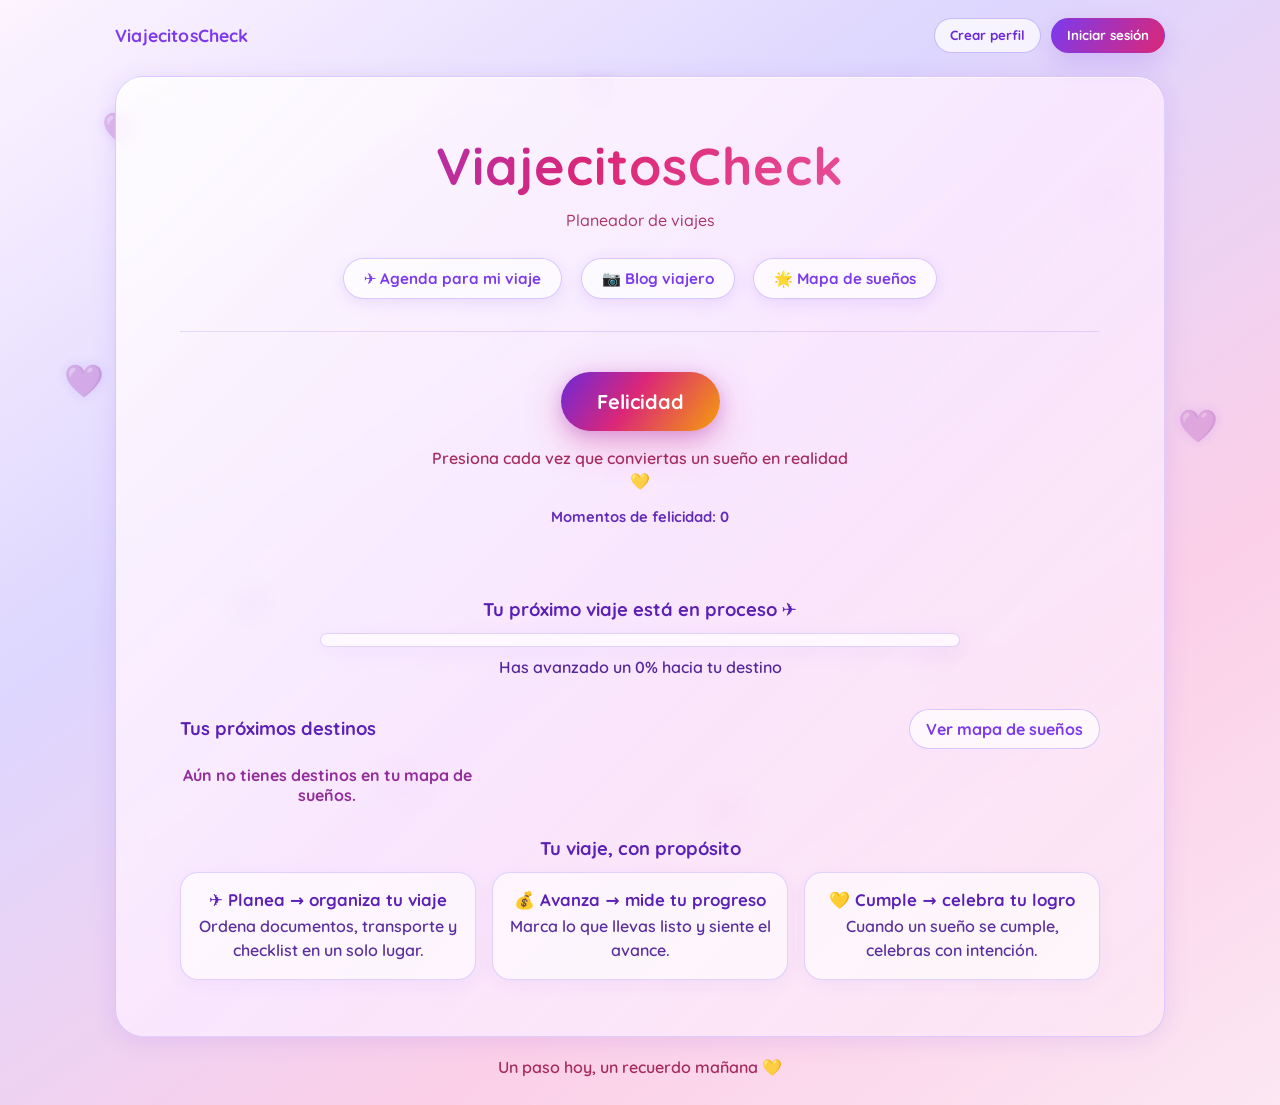
==== index.html @ db0e4b8f "Pagina web con agenda-styles-blog etc etc" ====
<!DOCTYPE html>
<html lang="es">
<head>
    <meta charset="UTF-8">
    <meta name="viewport" content="width=device-width, initial-scale=1.0">
    <title>ViajecitosCheck</title>
    <link rel="preconnect" href="https://fonts.googleapis.com">
    <link rel="preconnect" href="https://fonts.gstatic.com" crossorigin>
    <link href="https://fonts.googleapis.com/css2?family=Quicksand:wght@500;700&display=swap" rel="stylesheet">
    <style>
        :root {
            --lilac-deep: #7c3aed;
            --lilac: #a78bfa;
            --lilac-soft: #ddd6fe;
            --pink-deep: #db2777;
            --pink: #f472b6;
            --pink-soft: #fbcfe8;
            --cream: #fdf4ff;
        }

        * {
            margin: 0;
            padding: 0;
            box-sizing: border-box;
        }

        body {
            min-height: 100vh;
            font-family: "Quicksand", system-ui, sans-serif;
            background: linear-gradient(
                145deg,
                var(--cream) 0%,
                var(--lilac-soft) 35%,
                var(--pink-soft) 70%,
                #fce7f3 100%
            );
            display: flex;
            flex-direction: column;
            align-items: center;
            justify-content: flex-start;
            overflow-x: hidden;
            overflow-y: auto;
            position: relative;
        }

        .hearts-bg {
            position: fixed;
            inset: 0;
            pointer-events: none;
            overflow: hidden;
        }

        .heart {
            position: absolute;
            color: var(--lilac-deep);
            opacity: 0.35;
            font-size: clamp(1rem, 3vw, 2rem);
            animation: float 8s ease-in-out infinite;
            text-shadow: 0 0 12px rgba(124, 58, 237, 0.4);
        }

        .heart:nth-child(odd) {
            color: #6d28d9;
            opacity: 0.3;
        }

        @keyframes float {
            0%, 100% {
                transform: translateY(0) rotate(0deg) scale(1);
            }
            50% {
                transform: translateY(-25px) rotate(8deg) scale(1.05);
            }
        }

        .card {
            background: linear-gradient(
                135deg,
                rgba(255, 255, 255, 0.85) 0%,
                rgba(250, 232, 255, 0.9) 50%,
                rgba(252, 231, 243, 0.85) 100%
            );
            backdrop-filter: blur(12px);
            padding: clamp(2rem, 6vw, 3.5rem) clamp(2rem, 8vw, 4rem);
            border-radius: 28px;
            box-shadow:
                0 4px 24px rgba(124, 58, 237, 0.12),
                0 1px 0 rgba(255, 255, 255, 0.8) inset;
            border: 1px solid rgba(167, 139, 250, 0.35);
            text-align: center;
            position: relative;
            z-index: 1;
            width: min(1050px, 100%);
            margin: 1.25rem 1rem;
        }

        .hearts-row {
            display: flex;
            justify-content: center;
            gap: 0.5rem;
            margin-bottom: 1rem;
            font-size: 1.75rem;
            filter: drop-shadow(0 2px 8px rgba(124, 58, 237, 0.35));
        }

        .hearts-row span {
            color: var(--lilac-deep);
            animation: pulse 2s ease-in-out infinite;
        }

        .hearts-row span:nth-child(2) {
            animation-delay: 0.2s;
            color: #5b21b6;
        }

        .hearts-row span:nth-child(3) {
            animation-delay: 0.4s;
            color: var(--lilac-deep);
        }

        @keyframes pulse {
            0%, 100% { transform: scale(1); }
            50% { transform: scale(1.15); }
        }

        h1 {
            font-size: clamp(2rem, 8vw, 3.25rem);
            font-weight: 700;
            background: linear-gradient(
                120deg,
                var(--lilac-deep) 0%,
                var(--pink-deep) 45%,
                var(--pink) 100%
            );
            -webkit-background-clip: text;
            background-clip: text;
            color: transparent;
            letter-spacing: 0.02em;
        }

        .subtitle {
            margin-top: 0.75rem;
            font-size: 1rem;
            color: #9d174d;
            opacity: 0.85;
            font-weight: 500;
        }

        .love-btn {
            margin-top: 1.5rem;
            border: none;
            border-radius: 999px;
            padding: 0.8rem 1.4rem;
            font-family: inherit;
            font-size: 1rem;
            font-weight: 700;
            color: #ffffff;
            cursor: pointer;
            background: linear-gradient(120deg, #7c3aed 0%, #db2777 100%);
            box-shadow: 0 8px 20px rgba(124, 58, 237, 0.25);
            transition: transform 0.2s ease, box-shadow 0.25s ease;
        }

        .love-btn:hover {
            transform: scale(1.05);
            box-shadow: 0 14px 32px rgba(124, 58, 237, 0.38);
        }

        .love-btn:active {
            transform: scale(0.98);
        }

        .felicidad-section {
            margin-top: 3.25rem;
            padding-top: 2.5rem;
            border-top: 1px solid rgba(167, 139, 250, 0.28);
        }

        .love-btn-xl {
            margin-top: 0;
            border: none;
            border-radius: 999px;
            padding: 1.05rem 2.25rem;
            font-family: inherit;
            font-size: clamp(1.05rem, 3vw, 1.25rem);
            font-weight: 800;
            color: #ffffff;
            cursor: pointer;
            background: linear-gradient(
                125deg,
                #6d28d9 0%,
                #db2777 45%,
                #f59e0b 100%
            );
            box-shadow:
                0 12px 36px rgba(219, 39, 119, 0.35),
                0 4px 16px rgba(124, 58, 237, 0.25);
            transition: transform 0.22s ease, box-shadow 0.25s ease;
        }

        .love-btn-xl:hover {
            transform: scale(1.05);
            box-shadow:
                0 18px 44px rgba(219, 39, 119, 0.42),
                0 8px 22px rgba(124, 58, 237, 0.3);
        }

        .love-btn-xl:active {
            transform: scale(0.98);
        }

        .felicidad-hint {
            margin-top: 1rem;
            font-size: 1rem;
            color: #9d174d;
            opacity: 0.9;
            font-weight: 600;
            line-height: 1.45;
            max-width: 26rem;
            margin-left: auto;
            margin-right: auto;
        }

        .happiness-counter {
            margin-top: 0.85rem;
            font-size: 0.92rem;
            font-weight: 800;
            color: #5b21b6;
            opacity: 0.95;
        }

        .felicidad-toast {
            margin-top: 1rem;
            font-size: 1rem;
            font-weight: 800;
            color: #5b21b6;
            min-height: 1.5rem;
            opacity: 0;
            transform: translateY(10px);
            transition: opacity 0.35s ease, transform 0.35s ease;
        }

        .felicidad-toast.is-visible {
            opacity: 1;
            transform: translateY(0);
        }

        .burst-heart {
            position: fixed;
            left: 50%;
            top: 50%;
            font-size: 1.4rem;
            pointer-events: none;
            z-index: 3;
            animation: burst 1s ease-out forwards;
            text-shadow: 0 0 10px rgba(124, 58, 237, 0.45);
        }

        @keyframes burst {
            0% {
                transform: translate(-50%, -50%) scale(0.4);
                opacity: 0;
            }
            12% {
                opacity: 1;
            }
            100% {
                transform: translate(
                    calc(-50% + var(--x)),
                    calc(-50% + var(--y))
                ) scale(1.25);
                opacity: 0;
            }
        }

        .nav-agenda {
            display: inline-flex;
            align-items: center;
            justify-content: center;
            margin-top: 0;
            font-weight: 700;
            font-size: 0.95rem;
            color: var(--lilac-deep);
            text-decoration: none;
            padding: 0.62rem 1.25rem;
            border-radius: 999px;
            background: rgba(255, 255, 255, 0.72);
            border: 1px solid rgba(167, 139, 250, 0.45);
            box-shadow: 0 4px 16px rgba(124, 58, 237, 0.12);
            transition: transform 0.2s ease, box-shadow 0.25s ease, background 0.2s ease;
        }

        .nav-agenda:hover {
            transform: scale(1.05);
            box-shadow: 0 10px 28px rgba(124, 58, 237, 0.22);
            background: rgba(255, 255, 255, 0.92);
        }

        .site-header {
            width: min(1050px, 100%);
            margin: 1.1rem 1rem 0.2rem;
            display: flex;
            justify-content: space-between;
            align-items: center;
            gap: 1rem;
            z-index: 5;
            position: relative;
        }

        .site-logo {
            font-size: 1.1rem;
            font-weight: 800;
            color: var(--lilac-deep);
            letter-spacing: 0.01em;
        }

        .header-right {
            display: flex;
            flex-wrap: wrap;
            align-items: center;
            gap: 0.75rem;
            justify-content: flex-end;
        }

        .user-badge {
            display: none;
            align-items: center;
            gap: 0.55rem;
            padding: 0.35rem 0.65rem 0.35rem 0.35rem;
            border-radius: 999px;
            background: rgba(255, 255, 255, 0.78);
            border: 1px solid rgba(167, 139, 250, 0.45);
            box-shadow: 0 2px 14px rgba(124, 58, 237, 0.1);
        }

        .user-badge.is-visible {
            display: inline-flex;
        }

        .user-avatar {
            width: 2.1rem;
            height: 2.1rem;
            border-radius: 50%;
            object-fit: cover;
            border: 2px solid rgba(167, 139, 250, 0.5);
            background: linear-gradient(135deg, var(--lilac-soft), var(--pink-soft));
        }

        .user-avatar-fallback {
            width: 2.1rem;
            height: 2.1rem;
            border-radius: 50%;
            display: flex;
            align-items: center;
            justify-content: center;
            font-size: 0.95rem;
            font-weight: 800;
            color: #5b21b6;
            background: linear-gradient(135deg, var(--lilac-soft), var(--pink-soft));
            border: 2px solid rgba(167, 139, 250, 0.5);
        }

        .user-name {
            font-weight: 800;
            font-size: 0.88rem;
            color: #5b21b6;
            max-width: min(280px, 52vw);
            overflow: hidden;
            text-overflow: ellipsis;
            white-space: nowrap;
        }

        .auth-actions {
            display: flex;
            flex-wrap: wrap;
            gap: 0.6rem;
            justify-content: flex-end;
        }

        .auth-actions.is-hidden {
            display: none;
        }

        .auth-btn {
            border: 1px solid rgba(167, 139, 250, 0.55);
            border-radius: 999px;
            padding: 0.55rem 0.95rem;
            background: rgba(255, 255, 255, 0.72);
            color: #6d28d9;
            font-family: inherit;
            font-weight: 700;
            cursor: pointer;
            transition: transform 0.15s ease, background 0.2s ease, box-shadow 0.2s ease;
        }

        .auth-btn:hover {
            transform: scale(1.05);
            background: rgba(250, 232, 255, 0.95);
            box-shadow: 0 8px 22px rgba(124, 58, 237, 0.14);
        }

        .auth-btn.primary {
            border-color: transparent;
            background: linear-gradient(120deg, #7c3aed 0%, #db2777 100%);
            color: #ffffff;
            box-shadow: 0 10px 24px rgba(124, 58, 237, 0.18);
        }

        .auth-btn.primary:hover {
            box-shadow: 0 14px 32px rgba(124, 58, 237, 0.28);
        }

        .hero-nav-block {
            margin-top: 1.75rem;
            display: flex;
            flex-wrap: wrap;
            gap: 1rem 1.15rem;
            justify-content: center;
            align-items: center;
        }

        .home-section {
            margin-top: 2rem;
            text-align: center;
        }

        .section-title {
            font-size: 1.15rem;
            font-weight: 800;
            color: #5b21b6;
            margin-bottom: 0.75rem;
        }

        .progress-bar-home {
            width: min(640px, 100%);
            height: 14px;
            border-radius: 999px;
            background: rgba(255, 255, 255, 0.7);
            border: 1px solid rgba(167, 139, 250, 0.35);
            overflow: hidden;
            margin: 0 auto;
            box-shadow: 0 4px 20px rgba(124, 58, 237, 0.06);
        }

        .progress-fill-home {
            height: 100%;
            width: 0%;
            border-radius: inherit;
            background: linear-gradient(90deg, var(--lilac-deep), var(--pink-deep));
            transition: width 0.85s cubic-bezier(0.33, 1, 0.68, 1);
        }

        .progress-text {
            margin-top: 0.65rem;
            color: #4c1d95;
            opacity: 0.95;
            font-weight: 600;
        }

        .section-head-row {
            display: flex;
            gap: 1rem;
            align-items: center;
            justify-content: space-between;
            flex-wrap: wrap;
            margin-bottom: 1rem;
        }

        .pill-link {
            text-decoration: none;
            color: var(--lilac-deep);
            font-weight: 800;
            border: 1px solid rgba(167, 139, 250, 0.45);
            background: rgba(255, 255, 255, 0.7);
            padding: 0.55rem 1rem;
            border-radius: 999px;
            transition: transform 0.15s ease, box-shadow 0.2s ease, background 0.2s ease;
        }

        .pill-link:hover {
            transform: scale(1.05);
            background: rgba(250, 232, 255, 0.95);
            box-shadow: 0 10px 28px rgba(124, 58, 237, 0.2);
        }

        .dream-preview-grid {
            display: grid;
            grid-template-columns: repeat(auto-fill, minmax(240px, 1fr));
            gap: 1.1rem;
            justify-items: stretch;
        }

        .dream-preview-card {
            width: 100%;
            max-width: 340px;
            margin: 0 auto;
            border-radius: 20px;
            border: 1px solid rgba(167, 139, 250, 0.35);
            overflow: hidden;
            box-shadow: 0 6px 22px rgba(124, 58, 237, 0.1);
            transition: transform 0.28s ease, box-shadow 0.28s ease;
        }

        .dream-preview-card:hover {
            transform: scale(1.03);
            box-shadow: 0 14px 36px rgba(124, 58, 237, 0.18);
        }

        .dream-preview-media {
            position: relative;
            display: block;
            aspect-ratio: 4 / 3;
            overflow: hidden;
            text-decoration: none;
            color: inherit;
            background: linear-gradient(135deg, var(--lilac-soft), var(--pink-soft));
        }

        .dream-preview-media img {
            width: 100%;
            height: 100%;
            object-fit: cover;
            display: block;
            transition: transform 0.45s ease;
        }

        .dream-preview-card:hover .dream-preview-media img {
            transform: scale(1.08);
        }

        .dream-preview-overlay {
            position: absolute;
            inset: 0;
            background: linear-gradient(
                to top,
                rgba(30, 10, 60, 0.78) 0%,
                rgba(30, 10, 60, 0.25) 45%,
                rgba(30, 10, 60, 0.05) 100%
            );
            pointer-events: none;
        }

        .dream-preview-title-overlay {
            position: absolute;
            left: 0;
            right: 0;
            bottom: 0;
            padding: 1rem 1.1rem;
            font-size: 1.08rem;
            font-weight: 800;
            color: #ffffff;
            text-align: left;
            text-shadow: 0 2px 12px rgba(0, 0, 0, 0.35);
            z-index: 1;
        }

        .dream-preview-placeholder-emoji {
            position: absolute;
            inset: 0;
            display: flex;
            align-items: center;
            justify-content: center;
            font-size: 2.5rem;
            z-index: 0;
        }

        .benefits-grid {
            display: grid;
            grid-template-columns: repeat(3, minmax(0, 1fr));
            gap: 1rem;
            align-items: stretch;
        }

        .benefit-card {
            border-radius: 18px;
            border: 1px solid rgba(167, 139, 250, 0.35);
            background: rgba(255, 255, 255, 0.62);
            box-shadow: 0 4px 18px rgba(124, 58, 237, 0.06);
            padding: 1rem 1rem 1.1rem;
            transition: transform 0.22s ease, box-shadow 0.22s ease;
        }

        .benefit-card:hover {
            transform: scale(1.03);
            box-shadow: 0 10px 28px rgba(124, 58, 237, 0.12);
        }

        .benefit-card h3 {
            font-size: 1.05rem;
            font-weight: 900;
            color: #5b21b6;
            margin-bottom: 0.35rem;
        }

        .benefit-card p {
            color: #4c1d95;
            opacity: 0.92;
            font-weight: 600;
            line-height: 1.45;
        }

        .site-footer {
            width: min(1050px, 100%);
            margin: 0 1rem 1.75rem;
            text-align: center;
            color: #9d174d;
            opacity: 0.9;
            font-weight: 600;
        }

        .modal-overlay {
            position: fixed;
            inset: 0;
            background: rgba(30, 10, 70, 0.35);
            backdrop-filter: blur(6px);
            display: none;
            align-items: center;
            justify-content: center;
            z-index: 50;
            padding: 1rem;
        }

        .modal-overlay.is-open {
            display: flex;
        }

        .modal {
            width: min(520px, 100%);
            border-radius: 22px;
            border: 1px solid rgba(167, 139, 250, 0.45);
            background: rgba(255, 255, 255, 0.92);
            box-shadow: 0 18px 60px rgba(124, 58, 237, 0.25);
            padding: 1.05rem 1.1rem 1.1rem;
        }

        .modal-head {
            display: flex;
            align-items: center;
            justify-content: space-between;
            gap: 1rem;
            margin-bottom: 0.8rem;
        }

        .modal-title {
            font-weight: 900;
            color: #5b21b6;
            font-size: 1.1rem;
        }

        .modal-close {
            border: none;
            background: transparent;
            cursor: pointer;
            font-size: 1.25rem;
            color: #6d28d9;
            font-weight: 900;
            line-height: 1;
        }

        .modal-form {
            display: grid;
            gap: 0.75rem;
        }

        .modal-form input {
            width: 100%;
            padding: 0.75rem 0.9rem;
            border-radius: 14px;
            border: 1px solid rgba(167, 139, 250, 0.55);
            background: rgba(255, 255, 255, 0.95);
            font-family: inherit;
            font-size: 0.95rem;
            color: #3b0764;
            outline: none;
        }

        .modal-form input:focus {
            border-color: rgba(124, 58, 237, 0.65);
            box-shadow: 0 0 0 4px rgba(124, 58, 237, 0.12);
        }

        .modal-form .field-label {
            font-size: 0.82rem;
            font-weight: 800;
            color: #5b21b6;
            text-align: left;
        }

        .modal-form input[type="file"] {
            padding: 0.55rem 0.75rem;
            font-size: 0.88rem;
        }

        .modal-field-hidden {
            display: none !important;
        }

        .photo-hint {
            font-size: 0.78rem;
            font-weight: 600;
            color: #86198f;
            opacity: 0.85;
            text-align: left;
            margin-top: -0.35rem;
        }

        .modal-submit {
            border: none;
            border-radius: 999px;
            padding: 0.8rem 1.2rem;
            font-family: inherit;
            font-weight: 900;
            cursor: pointer;
            color: #ffffff;
            background: linear-gradient(120deg, #7c3aed 0%, #db2777 100%);
            box-shadow: 0 10px 24px rgba(124, 58, 237, 0.18);
            transition: transform 0.15s ease, box-shadow 0.2s ease;
        }

        .modal-submit:hover {
            transform: scale(1.05);
            box-shadow: 0 14px 32px rgba(124, 58, 237, 0.28);
        }

        .modal-message {
            font-size: 0.9rem;
            font-weight: 700;
            color: #9d174d;
            opacity: 0.95;
        }

        @media (max-width: 900px) {
            .benefits-grid {
                grid-template-columns: 1fr;
            }

            .section-head-row {
                flex-direction: column;
                align-items: center;
                justify-content: center;
                text-align: center;
            }

            .section-head-row .pill-link {
                width: 100%;
                max-width: 18rem;
                text-align: center;
            }

            .hero-nav-block {
                flex-direction: column;
                width: 100%;
                max-width: 22rem;
                margin-left: auto;
                margin-right: auto;
            }

            .hero-nav-block .nav-agenda {
                width: 100%;
            }
        }

        @media (max-width: 520px) {
            .site-header {
                flex-direction: column;
                align-items: flex-start;
            }

            .header-right {
                width: 100%;
                justify-content: flex-start;
            }

            .auth-actions {
                width: 100%;
                justify-content: flex-start;
            }
        }
    </style>
</head>
<body>
    <div class="hearts-bg" aria-hidden="true">
        <span class="heart" style="left: 8%; top: 12%; animation-delay: 0s;">💜</span>
        <span class="heart" style="left: 18%; top: 65%; animation-delay: 1.2s;">💜</span>
        <span class="heart" style="left: 85%; top: 20%; animation-delay: 0.5s;">💜</span>
        <span class="heart" style="left: 72%; top: 70%; animation-delay: 2s;">💜</span>
        <span class="heart" style="left: 45%; top: 8%; animation-delay: 1.5s;">💜</span>
        <span class="heart" style="left: 5%; top: 40%; animation-delay: 0.8s;">💜</span>
        <span class="heart" style="left: 92%; top: 45%; animation-delay: 2.5s;">💜</span>
        <span class="heart" style="left: 30%; top: 85%; animation-delay: 1s;">💜</span>
        <span class="heart" style="left: 55%; top: 88%; animation-delay: 0.3s;">💜</span>
    </div>

    <header class="site-header">
        <div class="site-logo">ViajecitosCheck</div>
        <div class="header-right">
            <div class="user-badge" id="userBadge" aria-live="polite">
                <img class="user-avatar" id="userAvatarImg" alt="" hidden />
                <div class="user-avatar-fallback" id="userAvatarFallback" aria-hidden="true">?</div>
                <span class="user-name" id="userDisplayName"></span>
            </div>
            <div class="auth-actions" id="guestAuthActions">
                <button type="button" class="auth-btn" id="btnCreateProfile">Crear perfil</button>
                <button type="button" class="auth-btn primary" id="btnLogin">Iniciar sesión</button>
            </div>
            <div class="auth-actions is-hidden" id="userAuthActions">
                <button type="button" class="auth-btn" id="btnEditProfile">Editar perfil</button>
                <button type="button" class="auth-btn" id="btnLogout">Salir</button>
            </div>
        </div>
    </header>

    <main class="card">
        <h1>ViajecitosCheck</h1>
        <p class="subtitle">Planeador de viajes</p>

        <nav class="hero-nav-block" aria-label="Accesos principales">
            <a class="nav-agenda" href="agenda-viaje.html">✈️ Agenda para mi viaje</a>
            <a class="nav-agenda" href="blog-viajes.html">📷 Blog viajero</a>
            <a class="nav-agenda" href="mapa-suenos.html">🌟 Mapa de sueños</a>
        </nav>

        <section class="felicidad-section home-section">
            <button type="button" class="love-btn-xl" id="graciasBtn">Felicidad</button>
            <p class="felicidad-hint">Presiona cada vez que conviertas un sueño en realidad 💛</p>
            <p class="happiness-counter" id="happinessCounter" aria-live="polite">Momentos de felicidad: 0</p>
            <div class="felicidad-toast" id="felicidadToast" role="status" aria-live="polite"></div>
        </section>

        <section class="home-section">
            <h2 class="section-title">Tu próximo viaje está en proceso ✈️</h2>
            <div class="progress-bar-home" aria-label="Progreso del destino">
                <div class="progress-fill-home" id="homeProgressFill" style="width: 0%;"></div>
            </div>
            <p class="progress-text" id="homeProgressText">Has avanzado un 0% hacia tu destino</p>
        </section>

        <section class="home-section">
            <div class="section-head-row">
                <h2 class="section-title" style="margin-bottom: 0;">Tus próximos destinos</h2>
                <a class="pill-link" href="mapa-suenos.html">Ver mapa de sueños</a>
            </div>
            <div class="dream-preview-grid" id="dreamPreviewGrid" aria-live="polite"></div>
        </section>

        <section class="home-section">
            <h2 class="section-title">Tu viaje, con propósito</h2>
            <div class="benefits-grid">
                <div class="benefit-card">
                    <h3>✈️ Planea → organiza tu viaje</h3>
                    <p>Ordena documentos, transporte y checklist en un solo lugar.</p>
                </div>
                <div class="benefit-card">
                    <h3>💰 Avanza → mide tu progreso</h3>
                    <p>Marca lo que llevas listo y siente el avance.</p>
                </div>
                <div class="benefit-card">
                    <h3>💛 Cumple → celebra tu logro</h3>
                    <p>Cuando un sueño se cumple, celebras con intención.</p>
                </div>
            </div>
        </section>
    </main>

    <footer class="site-footer">
        <p>Un paso hoy, un recuerdo mañana 💛</p>
    </footer>

    <div class="modal-overlay" id="authModalOverlay" aria-hidden="true">
        <div class="modal" role="dialog" aria-modal="true" aria-labelledby="authModalTitle">
            <div class="modal-head">
                <div class="modal-title" id="authModalTitle">Crear perfil</div>
                <button type="button" class="modal-close" id="authModalClose" aria-label="Cerrar">×</button>
            </div>

            <form id="authForm" class="modal-form">
                <input id="authName" type="text" placeholder="Nombre" required autocomplete="name" />
                <input id="authEmail" type="email" placeholder="Email" required autocomplete="email" />
                <div id="authPhotoBlock">
                    <label class="field-label" for="authPhoto">Foto de perfil (opcional)</label>
                    <input id="authPhoto" type="file" accept="image/*" />
                    <p class="photo-hint">Máx. 1,5 MB. Se guarda solo en tu navegador.</p>
                </div>
                <button type="submit" class="modal-submit" id="authSubmitBtn">Guardar</button>
            </form>

            <div class="modal-message" id="authModalMessage" role="status" aria-live="polite"></div>
        </div>
    </div>

    <script>
        const HAPPINESS_KEY = "devtata-felicidad-count";
        const graciasBtn = document.getElementById("graciasBtn");
        const happinessCounter = document.getElementById("happinessCounter");
        const felicidadToast = document.getElementById("felicidadToast");
        let felicidadToastTimer = null;

        function loadHappinessCount() {
            try {
                const n = parseInt(localStorage.getItem(HAPPINESS_KEY) || "0", 10);
                return Number.isFinite(n) && n >= 0 ? n : 0;
            } catch (_) {
                return 0;
            }
        }

        function saveHappinessCount(n) {
            localStorage.setItem(HAPPINESS_KEY, String(n));
        }

        function updateHappinessUI() {
            const n = loadHappinessCount();
            if (happinessCounter) {
                happinessCounter.textContent = "Momentos de felicidad: " + n;
            }
        }

        function showFelicidadToast() {
            if (!felicidadToast) return;
            felicidadToast.textContent = "Este momento también cuenta ✨";
            felicidadToast.classList.add("is-visible");
            if (felicidadToastTimer) clearTimeout(felicidadToastTimer);
            felicidadToastTimer = setTimeout(() => {
                felicidadToast.classList.remove("is-visible");
            }, 2600);
        }

        updateHappinessUI();

        graciasBtn?.addEventListener("click", () => {
            const totalHearts = 20;
            const hearts = ["💜", "💛"];

            for (let i = 0; i < totalHearts; i += 1) {
                const heart = document.createElement("span");
                heart.className = "burst-heart";
                heart.textContent = hearts[i % hearts.length];

                const angle = (Math.PI * 2 * i) / totalHearts;
                const distance = 90 + Math.random() * 140;
                const x = Math.cos(angle) * distance;
                const y = Math.sin(angle) * distance;

                heart.style.setProperty("--x", `${x}px`);
                heart.style.setProperty("--y", `${y}px`);
                heart.style.color = i % 2 === 0 ? "#7c3aed" : "#d97706";

                document.body.appendChild(heart);
                setTimeout(() => heart.remove(), 1000);
            }

            const next = loadHappinessCount() + 1;
            saveHappinessCount(next);
            updateHappinessUI();
            showFelicidadToast();
        });

        // ===== Home: Progreso dinámico (desde agenda-viaje) =====
        const CHECKLIST_STORAGE_KEY = "devtata-trip-checklist";
        const CHECKLIST_IDS = [
            "d1","d2","d3","d4","d5",
            "b1","b2","b3","b4","b5",
            "m1","m2","m3","m4",
            "h1","h2","h3","h4",
            "p1","p2","p3","p4","p5",
            "ho1","ho2","ho3","ho4",
            "e1","e2","e3"
        ];

        const homeProgressFill = document.getElementById("homeProgressFill");
        const homeProgressText = document.getElementById("homeProgressText");

        function computeHomeProgress() {
            let data = null;
            try {
                const raw = localStorage.getItem(CHECKLIST_STORAGE_KEY);
                data = raw ? JSON.parse(raw) : null;
            } catch (_) {
                data = null;
            }

            const done = CHECKLIST_IDS.filter((id) => data && data[id]).length;
            const total = CHECKLIST_IDS.length || 0;
            const pct = total ? Math.round((done / total) * 100) : 0;

            if (homeProgressText) {
                homeProgressText.textContent = "Has avanzado un " + pct + "% hacia tu destino";
            }

            if (homeProgressFill) {
                homeProgressFill.style.width = "0%";
                requestAnimationFrame(() => {
                    requestAnimationFrame(() => {
                        homeProgressFill.style.width = pct + "%";
                    });
                });
            }
        }

        computeHomeProgress();

        // ===== Home: Preview del Mapa de sueños (desde localStorage) =====
        const DREAM_STORAGE_KEY = "devtata-dream-map";
        const PRIORITY_ORDER = { alta: 0, media: 1, baja: 2 };

        const dreamPreviewGrid = document.getElementById("dreamPreviewGrid");

        function loadDreamsForPreview() {
            try {
                const raw = localStorage.getItem(DREAM_STORAGE_KEY);
                if (!raw) return [];
                const data = JSON.parse(raw);
                if (!data || !Array.isArray(data.items)) return [];
                return data.items.filter((item) => (
                    item &&
                    typeof item.id === "string" &&
                    typeof item.place === "string" &&
                    ["alta", "media", "baja"].includes(item.priority)
                ));
            } catch (_) {
                return [];
            }
        }

        function renderDreamPreview() {
            if (!dreamPreviewGrid) return;
            dreamPreviewGrid.innerHTML = "";

            const items = loadDreamsForPreview().sort((a, b) => {
                const pa = PRIORITY_ORDER[a.priority] ?? 99;
                const pb = PRIORITY_ORDER[b.priority] ?? 99;
                if (pa !== pb) return pa - pb;
                const ta = new Date(a.createdAt || 0).getTime();
                const tb = new Date(b.createdAt || 0).getTime();
                return tb - ta;
            });

            const top = items.slice(0, 3);
            if (top.length === 0) {
                const empty = document.createElement("p");
                empty.textContent = "Aún no tienes destinos en tu mapa de sueños.";
                empty.style.color = "#86198f";
                empty.style.fontWeight = "700";
                empty.style.opacity = "0.9";
                dreamPreviewGrid.append(empty);
                return;
            }

            top.forEach((dream) => {
                const card = document.createElement("article");
                card.className = "dream-preview-card";

                const link = document.createElement("a");
                link.className = "dream-preview-media";
                link.href = "mapa-suenos.html";

                if (dream.imageSrc) {
                    const img = document.createElement("img");
                    img.src = dream.imageSrc;
                    img.alt = "";
                    img.loading = "lazy";
                    img.decoding = "async";
                    link.append(img);
                } else {
                    const ph = document.createElement("div");
                    ph.className = "dream-preview-placeholder-emoji";
                    ph.textContent = "📷";
                    link.append(ph);
                }

                const overlay = document.createElement("div");
                overlay.className = "dream-preview-overlay";
                overlay.setAttribute("aria-hidden", "true");

                const title = document.createElement("div");
                title.className = "dream-preview-title-overlay";
                title.textContent = dream.place;

                link.append(overlay, title);
                card.append(link);
                dreamPreviewGrid.append(card);
            });
        }

        renderDreamPreview();

        document.addEventListener("visibilitychange", () => {
            if (!document.hidden) {
                computeHomeProgress();
                renderDreamPreview();
            }
        });

        // ===== Perfil de usuario (localStorage, sin backend) =====
        const PROFILE_KEY = "devtata-user-profile";
        const LEGACY_AUTH_KEY = "devtata-auth";
        const MAX_PROFILE_PHOTO = Math.floor(1.5 * 1024 * 1024);

        const authModalOverlay = document.getElementById("authModalOverlay");
        const authModalClose = document.getElementById("authModalClose");
        const authModalTitle = document.getElementById("authModalTitle");
        const authForm = document.getElementById("authForm");
        const authModalMessage = document.getElementById("authModalMessage");
        const authSubmitBtn = document.getElementById("authSubmitBtn");
        const authName = document.getElementById("authName");
        const authEmail = document.getElementById("authEmail");
        const authPhoto = document.getElementById("authPhoto");
        const authPhotoBlock = document.getElementById("authPhotoBlock");

        const userBadge = document.getElementById("userBadge");
        const userAvatarImg = document.getElementById("userAvatarImg");
        const userAvatarFallback = document.getElementById("userAvatarFallback");
        const userDisplayName = document.getElementById("userDisplayName");
        const guestAuthActions = document.getElementById("guestAuthActions");
        const userAuthActions = document.getElementById("userAuthActions");

        const btnCreateProfile = document.getElementById("btnCreateProfile");
        const btnLogin = document.getElementById("btnLogin");
        const btnEditProfile = document.getElementById("btnEditProfile");
        const btnLogout = document.getElementById("btnLogout");

        let authModalMode = "create";

        function readFileAsDataURL(file) {
            return new Promise((resolve, reject) => {
                const r = new FileReader();
                r.onload = () => resolve(String(r.result || ""));
                r.onerror = () => reject(new Error("read"));
                r.readAsDataURL(file);
            });
        }

        function isValidDataImage(src) {
            return typeof src === "string" && src.startsWith("data:image/");
        }

        function loadProfile() {
            try {
                const raw = localStorage.getItem(PROFILE_KEY);
                if (raw) {
                    const p = JSON.parse(raw);
                    if (p && typeof p.name === "string" && typeof p.email === "string") return p;
                }
            } catch (_) {}

            try {
                const legacy = localStorage.getItem(LEGACY_AUTH_KEY);
                if (legacy) {
                    const p = JSON.parse(legacy);
                    if (p && typeof p.name === "string" && typeof p.email === "string") {
                        const migrated = {
                            name: p.name,
                            email: p.email,
                            photoSrc: "",
                            updatedAt: new Date().toISOString(),
                        };
                        localStorage.setItem(PROFILE_KEY, JSON.stringify(migrated));
                        return migrated;
                    }
                }
            } catch (_) {}

            return null;
        }

        function saveProfile(profile) {
            localStorage.setItem(PROFILE_KEY, JSON.stringify(profile));
        }

        function clearProfile() {
            localStorage.removeItem(PROFILE_KEY);
            localStorage.removeItem(LEGACY_AUTH_KEY);
        }

        function applyHeaderFromProfile(profile) {
            if (!profile || !profile.name) {
                userBadge?.classList.remove("is-visible");
                guestAuthActions?.classList.remove("is-hidden");
                userAuthActions?.classList.add("is-hidden");
                if (userAvatarImg) {
                    userAvatarImg.hidden = true;
                    userAvatarImg.removeAttribute("src");
                }
                if (userAvatarFallback) userAvatarFallback.hidden = false;
                if (userDisplayName) userDisplayName.textContent = "";
                return;
            }

            userBadge?.classList.add("is-visible");
            guestAuthActions?.classList.add("is-hidden");
            userAuthActions?.classList.remove("is-hidden");

            if (userDisplayName) {
                userDisplayName.textContent = "Hola, " + profile.name + " 💛";
            }

            const hasPhoto = isValidDataImage(profile.photoSrc);
            if (hasPhoto && userAvatarImg) {
                userAvatarImg.src = profile.photoSrc;
                userAvatarImg.hidden = false;
                if (userAvatarFallback) userAvatarFallback.hidden = true;
            } else {
                if (userAvatarImg) {
                    userAvatarImg.hidden = true;
                    userAvatarImg.removeAttribute("src");
                }
                if (userAvatarFallback) {
                    userAvatarFallback.hidden = false;
                    const letter = profile.name.trim().charAt(0).toUpperCase() || "?";
                    userAvatarFallback.textContent = letter;
                }
            }
        }

        function openAuthModal(mode) {
            if (!authModalOverlay) return;
            authModalMode = mode === "login" ? "login" : "create";
            authModalOverlay.classList.add("is-open");
            authModalOverlay.setAttribute("aria-hidden", "false");
            authModalMessage.textContent = "";

            const existing = loadProfile();

            if (authModalMode === "create") {
                authModalTitle.textContent = existing ? "Editar perfil" : "Crear perfil";
                authSubmitBtn.textContent = existing ? "Guardar cambios" : "Crear perfil";
                authName?.classList.remove("modal-field-hidden");
                authPhotoBlock?.classList.remove("modal-field-hidden");
                if (authName) authName.required = true;
                if (existing && authName && authEmail) {
                    authName.value = existing.name;
                    authEmail.value = existing.email;
                } else if (authName && authEmail) {
                    authName.value = "";
                    authEmail.value = "";
                }
                if (authPhoto) authPhoto.value = "";
            } else {
                authModalTitle.textContent = "Iniciar sesión";
                authSubmitBtn.textContent = "Entrar";
                authName?.classList.add("modal-field-hidden");
                authPhotoBlock?.classList.add("modal-field-hidden");
                if (authName) {
                    authName.required = false;
                    authName.value = "";
                }
                if (authPhoto) authPhoto.value = "";
                if (authEmail) authEmail.value = existing?.email ?? "";
            }
        }

        function closeAuthModal() {
            if (!authModalOverlay) return;
            authModalOverlay.classList.remove("is-open");
            authModalOverlay.setAttribute("aria-hidden", "true");
            authModalMessage.textContent = "";
        }

        applyHeaderFromProfile(loadProfile());

        btnCreateProfile?.addEventListener("click", () => openAuthModal("create"));
        btnLogin?.addEventListener("click", () => openAuthModal("login"));
        btnEditProfile?.addEventListener("click", () => openAuthModal("create"));
        btnLogout?.addEventListener("click", () => {
            clearProfile();
            applyHeaderFromProfile(null);
            if (authForm) authForm.reset();
        });

        authModalClose?.addEventListener("click", closeAuthModal);

        authModalOverlay?.addEventListener("click", (e) => {
            if (e.target === authModalOverlay) closeAuthModal();
        });

        authForm?.addEventListener("submit", async (e) => {
            e.preventDefault();
            authModalMessage.textContent = "";

            const email = (authEmail?.value || "").trim().toLowerCase();
            const name = (authName?.value || "").trim();

            if (authModalMode === "login") {
                if (!email) {
                    authModalMessage.textContent = "Escribe tu email.";
                    return;
                }
                const p = loadProfile();
                if (!p || (p.email || "").trim().toLowerCase() !== email) {
                    authModalMessage.textContent = "No encontramos un perfil con ese email. Crea uno primero.";
                    return;
                }
                applyHeaderFromProfile(p);
                authModalMessage.textContent = "¡Hola de nuevo!";
                setTimeout(() => closeAuthModal(), 900);
                return;
            }

            if (!name || !email) {
                authModalMessage.textContent = "Nombre y email son obligatorios.";
                return;
            }

            const prev = loadProfile();
            let photoSrc = isValidDataImage(prev?.photoSrc) ? prev.photoSrc : "";

            const file = authPhoto?.files && authPhoto.files[0];
            if (file) {
                if (!file.type.startsWith("image/")) {
                    authModalMessage.textContent = "El archivo debe ser una imagen.";
                    return;
                }
                if (file.size > MAX_PROFILE_PHOTO) {
                    authModalMessage.textContent = "La foto supera 1,5 MB.";
                    return;
                }
                try {
                    photoSrc = await readFileAsDataURL(file);
                } catch (_) {
                    authModalMessage.textContent = "No se pudo leer la foto.";
                    return;
                }
            }

            const profile = {
                name,
                email,
                photoSrc: isValidDataImage(photoSrc) ? photoSrc : "",
                updatedAt: new Date().toISOString(),
            };

            try {
                saveProfile(profile);
                localStorage.removeItem(LEGACY_AUTH_KEY);
            } catch (err) {
                if (err && err.name === "QuotaExceededError") {
                    authModalMessage.textContent = "No hay espacio para guardar la foto. Prueba una imagen más pequeña.";
                    return;
                }
                authModalMessage.textContent = "No se pudo guardar.";
                return;
            }

            applyHeaderFromProfile(profile);
            authModalMessage.textContent = "Perfil guardado en este navegador.";
            if (authPhoto) authPhoto.value = "";
            setTimeout(() => closeAuthModal(), 1100);
        });
    </script>
</body>
</html>
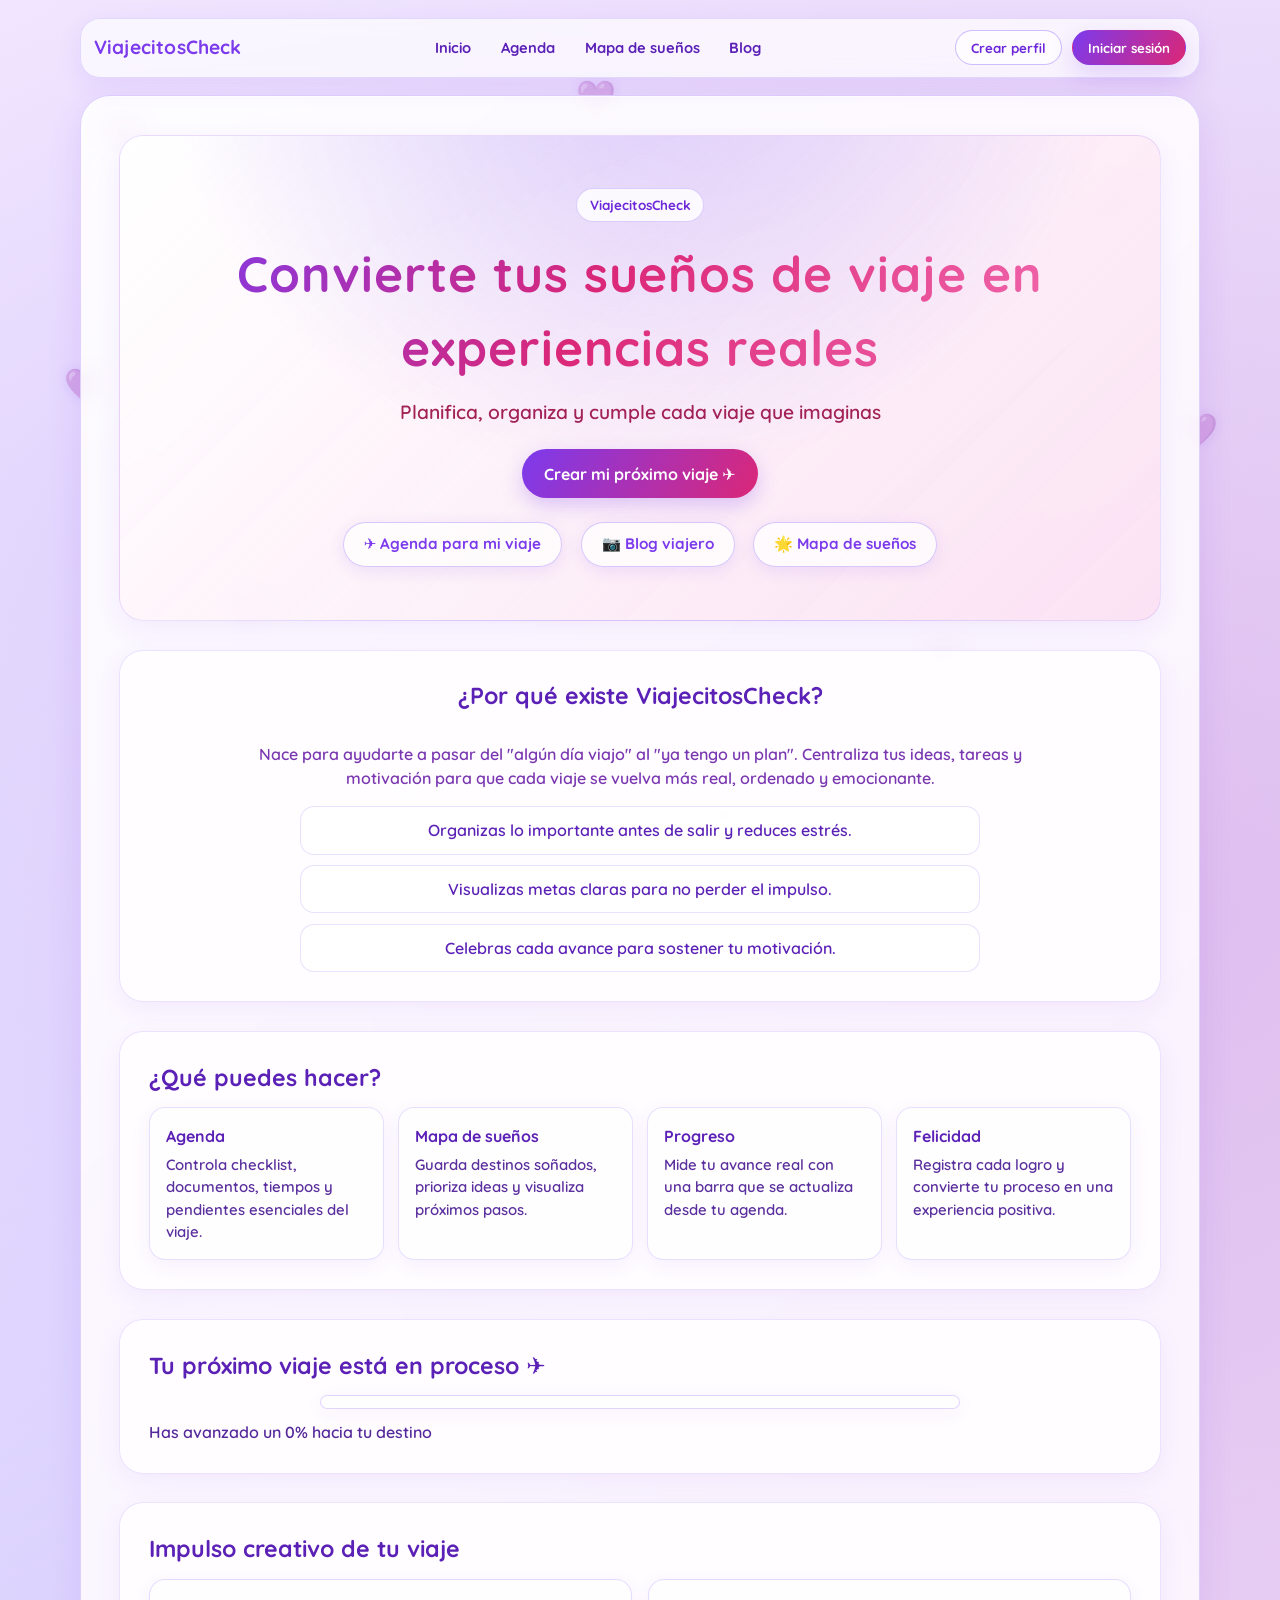
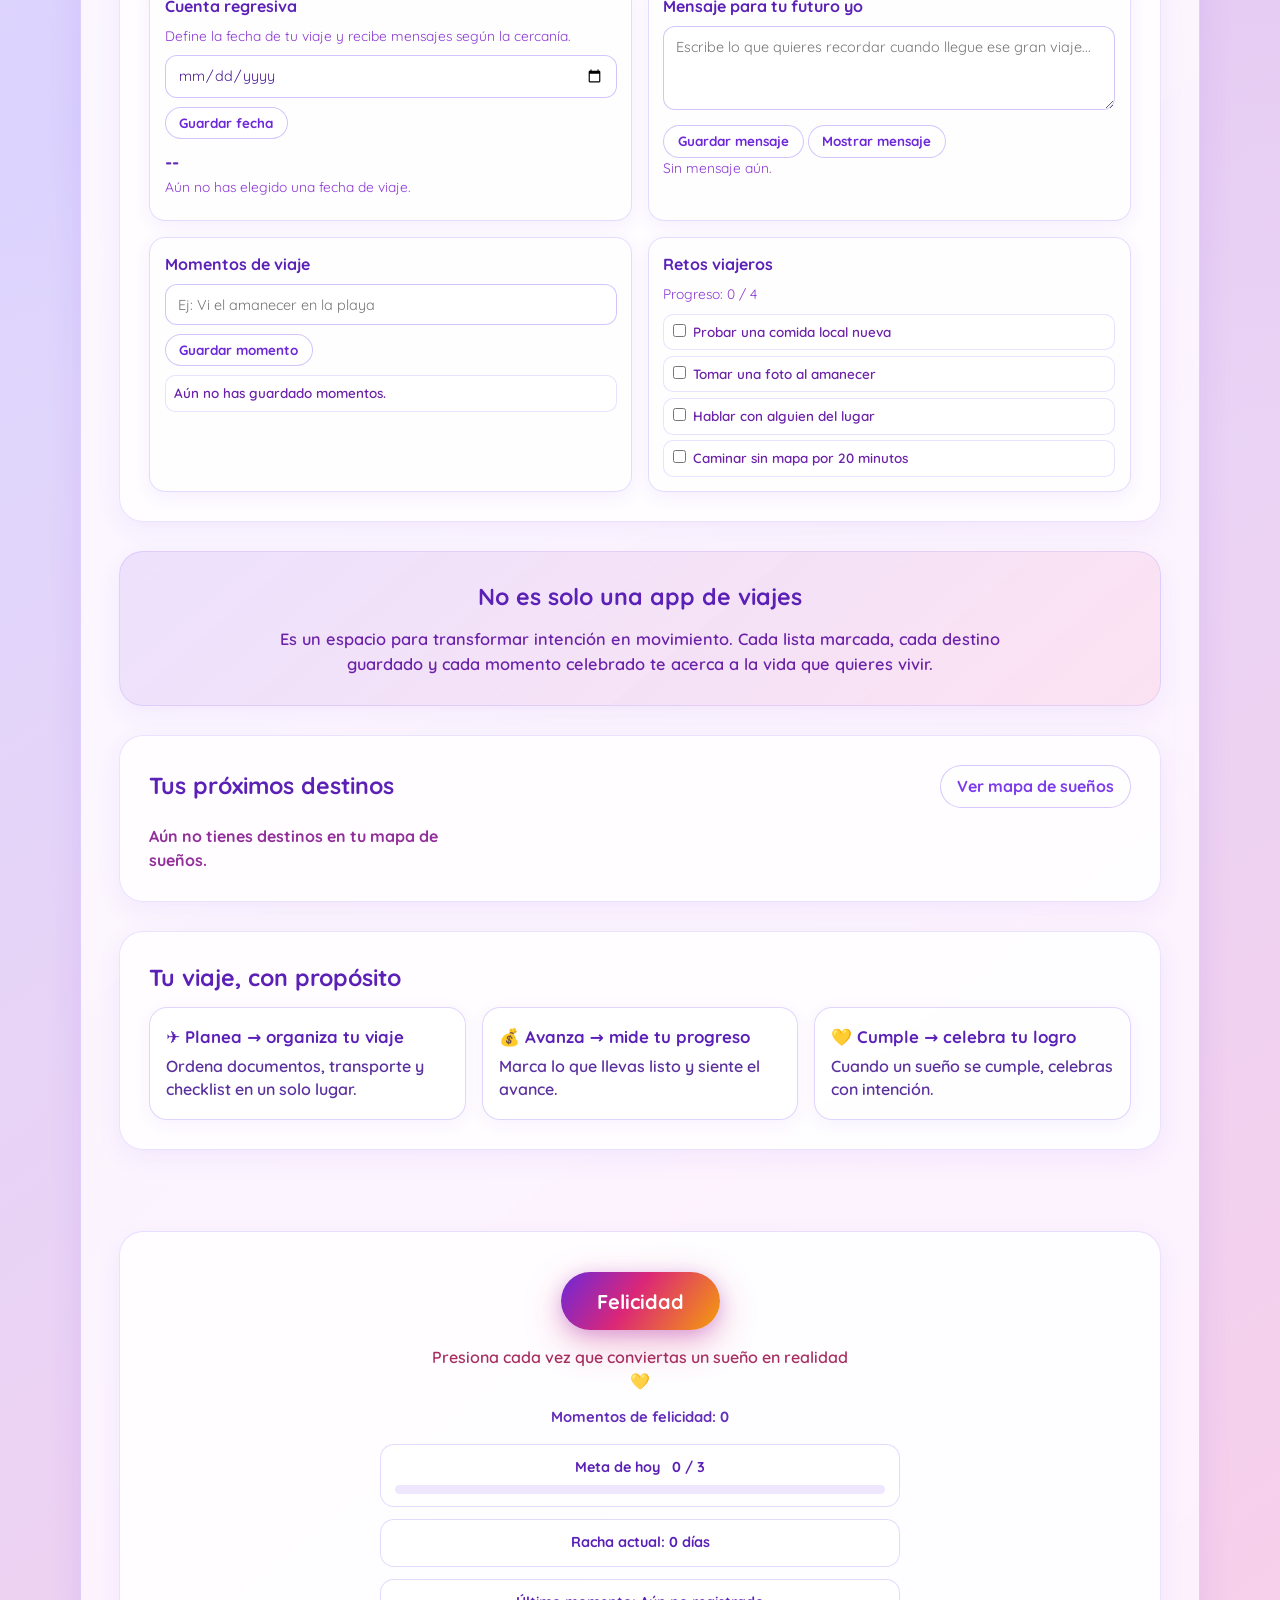
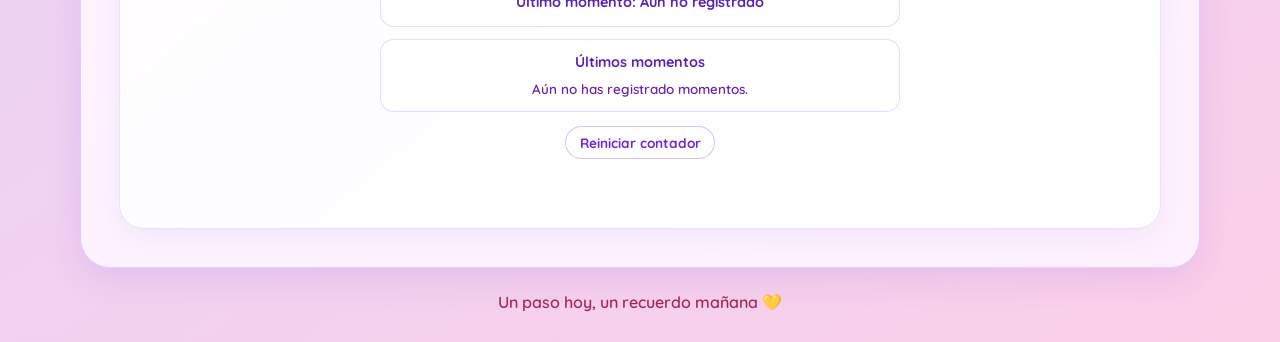
==== commit c27f6313: "mi primer push o algo asi" ====
--- a/index.html
+++ b/index.html
@@ -16,6 +16,8 @@
             --pink: #f472b6;
             --pink-soft: #fbcfe8;
             --cream: #fdf4ff;
+            --text-main: #3b0764;
+            --surface: rgba(255, 255, 255, 0.82);
         }
 
         * {
@@ -27,20 +29,15 @@
         body {
             min-height: 100vh;
             font-family: "Quicksand", system-ui, sans-serif;
-            background: linear-gradient(
-                145deg,
-                var(--cream) 0%,
-                var(--lilac-soft) 35%,
-                var(--pink-soft) 70%,
-                #fce7f3 100%
-            );
-            display: flex;
-            flex-direction: column;
-            align-items: center;
-            justify-content: flex-start;
+            color: var(--text-main);
+            background:
+                radial-gradient(circle at 10% 15%, rgba(167, 139, 250, 0.22), transparent 45%),
+                radial-gradient(circle at 90% 25%, rgba(244, 114, 182, 0.22), transparent 40%),
+                linear-gradient(145deg, var(--cream) 0%, var(--lilac-soft) 40%, var(--pink-soft) 100%);
             overflow-x: hidden;
             overflow-y: auto;
             position: relative;
+            line-height: 1.5;
         }
 
         .hearts-bg {
@@ -74,57 +71,55 @@
         }
 
         .card {
-            background: linear-gradient(
-                135deg,
-                rgba(255, 255, 255, 0.85) 0%,
-                rgba(250, 232, 255, 0.9) 50%,
-                rgba(252, 231, 243, 0.85) 100%
-            );
-            backdrop-filter: blur(12px);
-            padding: clamp(2rem, 6vw, 3.5rem) clamp(2rem, 8vw, 4rem);
-            border-radius: 28px;
+            width: min(1120px, calc(100% - 2rem));
+            margin: 1.1rem auto 1.4rem;
+            border-radius: 30px;
+            border: 1px solid rgba(167, 139, 250, 0.35);
+            background: linear-gradient(140deg, rgba(255, 255, 255, 0.88), rgba(253, 244, 255, 0.9));
             box-shadow:
-                0 4px 24px rgba(124, 58, 237, 0.12),
-                0 1px 0 rgba(255, 255, 255, 0.8) inset;
-            border: 1px solid rgba(167, 139, 250, 0.35);
-            text-align: center;
+                0 10px 34px rgba(124, 58, 237, 0.12),
+                0 1px 0 rgba(255, 255, 255, 0.85) inset;
+            backdrop-filter: blur(10px);
             position: relative;
             z-index: 1;
-            width: min(1050px, 100%);
-            margin: 1.25rem 1rem;
-        }
-
-        .hearts-row {
-            display: flex;
-            justify-content: center;
-            gap: 0.5rem;
-            margin-bottom: 1rem;
-            font-size: 1.75rem;
-            filter: drop-shadow(0 2px 8px rgba(124, 58, 237, 0.35));
-        }
-
-        .hearts-row span {
-            color: var(--lilac-deep);
-            animation: pulse 2s ease-in-out infinite;
-        }
-
-        .hearts-row span:nth-child(2) {
-            animation-delay: 0.2s;
-            color: #5b21b6;
-        }
-
-        .hearts-row span:nth-child(3) {
-            animation-delay: 0.4s;
-            color: var(--lilac-deep);
-        }
-
-        @keyframes pulse {
-            0%, 100% { transform: scale(1); }
-            50% { transform: scale(1.15); }
+            padding: clamp(1.6rem, 4vw, 2.4rem);
+        }
+
+        .landing-shell {
+            display: grid;
+            gap: clamp(1.2rem, 3vw, 1.8rem);
+        }
+
+        .landing-section {
+            border-radius: 24px;
+            border: 1px solid rgba(167, 139, 250, 0.24);
+            background: var(--surface);
+            box-shadow: 0 8px 26px rgba(124, 58, 237, 0.07);
+            padding: clamp(1.2rem, 3vw, 1.8rem);
+        }
+
+        .hero-section {
+            text-align: center;
+            padding: clamp(2rem, 5vw, 3.3rem) clamp(1.2rem, 3vw, 2.4rem);
+            background:
+                radial-gradient(circle at 50% -30%, rgba(167, 139, 250, 0.45), transparent 60%),
+                linear-gradient(135deg, rgba(255, 255, 255, 0.92), rgba(251, 207, 232, 0.5));
+        }
+
+        .hero-label {
+            display: inline-block;
+            margin-bottom: 0.9rem;
+            font-size: 0.84rem;
+            font-weight: 700;
+            color: #6d28d9;
+            background: rgba(255, 255, 255, 0.86);
+            border: 1px solid rgba(167, 139, 250, 0.4);
+            border-radius: 999px;
+            padding: 0.35rem 0.8rem;
         }
 
         h1 {
-            font-size: clamp(2rem, 8vw, 3.25rem);
+            font-size: clamp(2rem, 6vw, 3.1rem);
             font-weight: 700;
             background: linear-gradient(
                 120deg,
@@ -139,21 +134,28 @@
         }
 
         .subtitle {
-            margin-top: 0.75rem;
-            font-size: 1rem;
+            margin-top: 0.8rem;
+            font-size: clamp(1rem, 2.7vw, 1.2rem);
             color: #9d174d;
-            opacity: 0.85;
-            font-weight: 500;
-        }
-
-        .love-btn {
-            margin-top: 1.5rem;
+            opacity: 0.95;
+            font-weight: 600;
+            max-width: 44rem;
+            margin-left: auto;
+            margin-right: auto;
+        }
+
+        .hero-main-cta {
+            display: inline-flex;
+            margin-top: 1.4rem;
+            text-decoration: none;
+            align-items: center;
+            justify-content: center;
             border: none;
             border-radius: 999px;
             padding: 0.8rem 1.4rem;
             font-family: inherit;
             font-size: 1rem;
-            font-weight: 700;
+            font-weight: 800;
             color: #ffffff;
             cursor: pointer;
             background: linear-gradient(120deg, #7c3aed 0%, #db2777 100%);
@@ -161,12 +163,12 @@
             transition: transform 0.2s ease, box-shadow 0.25s ease;
         }
 
-        .love-btn:hover {
+        .hero-main-cta:hover {
             transform: scale(1.05);
             box-shadow: 0 14px 32px rgba(124, 58, 237, 0.38);
         }
 
-        .love-btn:active {
+        .hero-main-cta:active {
             transform: scale(0.98);
         }
 
@@ -174,6 +176,10 @@
             margin-top: 3.25rem;
             padding-top: 2.5rem;
             border-top: 1px solid rgba(167, 139, 250, 0.28);
+            text-align: center;
+            display: flex;
+            flex-direction: column;
+            align-items: center;
         }
 
         .love-btn-xl {
@@ -229,6 +235,94 @@
             opacity: 0.95;
         }
 
+        .felicidad-stats {
+            margin-top: 1rem;
+            display: grid;
+            gap: 0.75rem;
+            width: min(520px, 100%);
+            margin-left: auto;
+            margin-right: auto;
+            justify-items: center;
+        }
+
+        .felicidad-stat-card {
+            border: 1px solid rgba(167, 139, 250, 0.3);
+            border-radius: 14px;
+            background: rgba(255, 255, 255, 0.75);
+            padding: 0.75rem 0.9rem;
+            color: #5b21b6;
+            font-size: 0.9rem;
+            font-weight: 700;
+            text-align: center;
+            width: 100%;
+        }
+
+        .felicidad-goal-row {
+            display: flex;
+            justify-content: center;
+            align-items: center;
+            gap: 0.8rem;
+            margin-bottom: 0.4rem;
+            flex-wrap: wrap;
+        }
+
+        .felicidad-mini-progress {
+            width: 100%;
+            height: 9px;
+            border-radius: 999px;
+            background: rgba(124, 58, 237, 0.12);
+            overflow: hidden;
+        }
+
+        .felicidad-mini-progress-fill {
+            height: 100%;
+            width: 0%;
+            border-radius: inherit;
+            background: linear-gradient(90deg, #7c3aed, #db2777, #f59e0b);
+            transition: width 0.4s ease;
+        }
+
+        .felicidad-history {
+            margin-top: 0.35rem;
+            list-style: none;
+            display: grid;
+            gap: 0.35rem;
+            padding-left: 0;
+        }
+
+        .felicidad-history li {
+            font-size: 0.84rem;
+            color: #6b21a8;
+            font-weight: 600;
+            text-align: center;
+        }
+
+        .felicidad-actions {
+            margin-top: 0.85rem;
+            display: flex;
+            justify-content: center;
+            gap: 0.7rem;
+            flex-wrap: wrap;
+        }
+
+        .felicidad-secondary-btn {
+            border: 1px solid rgba(167, 139, 250, 0.5);
+            border-radius: 999px;
+            background: rgba(255, 255, 255, 0.82);
+            color: #6d28d9;
+            font-family: inherit;
+            font-size: 0.85rem;
+            font-weight: 800;
+            padding: 0.45rem 0.85rem;
+            cursor: pointer;
+            transition: transform 0.15s ease, box-shadow 0.2s ease;
+        }
+
+        .felicidad-secondary-btn:hover {
+            transform: scale(1.05);
+            box-shadow: 0 8px 20px rgba(124, 58, 237, 0.12);
+        }
+
         .felicidad-toast {
             margin-top: 1rem;
             font-size: 1rem;
@@ -297,8 +391,14 @@
         }
 
         .site-header {
-            width: min(1050px, 100%);
-            margin: 1.1rem 1rem 0.2rem;
+            width: min(1120px, calc(100% - 2rem));
+            margin: 1.1rem auto 0.4rem;
+            padding: 0.7rem 0.8rem;
+            border-radius: 20px;
+            border: 1px solid rgba(167, 139, 250, 0.28);
+            background: rgba(255, 255, 255, 0.68);
+            backdrop-filter: blur(8px);
+            box-shadow: 0 8px 26px rgba(124, 58, 237, 0.09);
             display: flex;
             justify-content: space-between;
             align-items: center;
@@ -308,10 +408,33 @@
         }
 
         .site-logo {
-            font-size: 1.1rem;
+            font-size: 1.2rem;
             font-weight: 800;
             color: var(--lilac-deep);
             letter-spacing: 0.01em;
+        }
+
+        .site-nav {
+            display: flex;
+            align-items: center;
+            flex-wrap: wrap;
+            gap: 0.35rem;
+        }
+
+        .site-nav a {
+            text-decoration: none;
+            color: #5b21b6;
+            font-weight: 700;
+            font-size: 0.92rem;
+            padding: 0.4rem 0.75rem;
+            border-radius: 999px;
+            transition: transform 0.15s ease, background 0.2s ease, box-shadow 0.2s ease;
+        }
+
+        .site-nav a:hover {
+            transform: scale(1.05);
+            background: rgba(255, 255, 255, 0.92);
+            box-shadow: 0 8px 20px rgba(124, 58, 237, 0.12);
         }
 
         .header-right {
@@ -411,7 +534,7 @@
         }
 
         .hero-nav-block {
-            margin-top: 1.75rem;
+            margin-top: 1.5rem;
             display: flex;
             flex-wrap: wrap;
             gap: 1rem 1.15rem;
@@ -419,16 +542,18 @@
             align-items: center;
         }
 
-        .home-section {
-            margin-top: 2rem;
-            text-align: center;
-        }
-
         .section-title {
-            font-size: 1.15rem;
+            font-size: clamp(1.2rem, 2.7vw, 1.45rem);
             font-weight: 800;
             color: #5b21b6;
             margin-bottom: 0.75rem;
+        }
+
+        .section-lead {
+            color: #6b21a8;
+            font-weight: 600;
+            opacity: 0.9;
+            max-width: 50rem;
         }
 
         .progress-bar-home {
@@ -455,6 +580,102 @@
             color: #4c1d95;
             opacity: 0.95;
             font-weight: 600;
+        }
+
+        .creative-grid {
+            display: grid;
+            grid-template-columns: repeat(2, minmax(0, 1fr));
+            gap: 1rem;
+        }
+
+        .mini-card {
+            border-radius: 16px;
+            border: 1px solid rgba(167, 139, 250, 0.3);
+            background: rgba(255, 255, 255, 0.68);
+            box-shadow: 0 5px 18px rgba(124, 58, 237, 0.08);
+            padding: 0.9rem;
+            text-align: left;
+        }
+
+        .mini-title {
+            font-size: 1rem;
+            font-weight: 800;
+            color: #5b21b6;
+            margin-bottom: 0.5rem;
+        }
+
+        .mini-help {
+            font-size: 0.86rem;
+            color: #7e22ce;
+            margin-bottom: 0.5rem;
+            opacity: 0.9;
+        }
+
+        .mini-input,
+        .mini-textarea {
+            width: 100%;
+            border: 1px solid rgba(167, 139, 250, 0.5);
+            border-radius: 12px;
+            background: rgba(255, 255, 255, 0.95);
+            font-family: inherit;
+            color: #4c1d95;
+            padding: 0.65rem 0.75rem;
+            font-size: 0.9rem;
+            outline: none;
+        }
+
+        .mini-textarea {
+            resize: vertical;
+            min-height: 84px;
+        }
+
+        .mini-input:focus,
+        .mini-textarea:focus {
+            border-color: rgba(124, 58, 237, 0.7);
+            box-shadow: 0 0 0 4px rgba(124, 58, 237, 0.12);
+        }
+
+        .mini-btn {
+            margin-top: 0.55rem;
+            border: 1px solid rgba(167, 139, 250, 0.5);
+            border-radius: 999px;
+            background: rgba(255, 255, 255, 0.85);
+            color: #6d28d9;
+            font-family: inherit;
+            font-weight: 800;
+            font-size: 0.84rem;
+            padding: 0.45rem 0.85rem;
+            cursor: pointer;
+            transition: transform 0.15s ease, box-shadow 0.2s ease;
+        }
+
+        .mini-btn:hover {
+            transform: scale(1.05);
+            box-shadow: 0 8px 20px rgba(124, 58, 237, 0.14);
+        }
+
+        .mini-list {
+            margin-top: 0.55rem;
+            list-style: none;
+            display: grid;
+            gap: 0.35rem;
+            padding-left: 0;
+        }
+
+        .mini-list li {
+            font-size: 0.84rem;
+            color: #6b21a8;
+            font-weight: 600;
+            border: 1px solid rgba(167, 139, 250, 0.25);
+            border-radius: 10px;
+            background: rgba(255, 255, 255, 0.74);
+            padding: 0.45rem 0.55rem;
+        }
+
+        .countdown-strong {
+            color: #5b21b6;
+            font-weight: 900;
+            font-size: 1.15rem;
         }
 
         .section-head-row {
@@ -599,9 +820,82 @@
             line-height: 1.45;
         }
 
+        .about-wrap {
+            display: grid;
+            gap: 1rem;
+            justify-items: center;
+            text-align: center;
+        }
+
+        .about-list {
+            list-style: none;
+            display: grid;
+            gap: 0.65rem;
+            width: min(680px, 100%);
+        }
+
+        .about-list li {
+            border: 1px solid rgba(167, 139, 250, 0.25);
+            border-radius: 14px;
+            padding: 0.7rem 0.85rem;
+            background: rgba(255, 255, 255, 0.66);
+            font-weight: 600;
+            color: #5b21b6;
+        }
+
+        .actions-grid {
+            display: grid;
+            grid-template-columns: repeat(4, minmax(0, 1fr));
+            gap: 0.9rem;
+        }
+
+        .action-card {
+            border-radius: 16px;
+            border: 1px solid rgba(167, 139, 250, 0.28);
+            background: rgba(255, 255, 255, 0.7);
+            box-shadow: 0 6px 20px rgba(124, 58, 237, 0.07);
+            padding: 1rem;
+            text-align: left;
+            transition: transform 0.2s ease, box-shadow 0.2s ease;
+        }
+
+        .action-card:hover {
+            transform: scale(1.03);
+            box-shadow: 0 12px 30px rgba(124, 58, 237, 0.12);
+        }
+
+        .action-card h3 {
+            font-size: 1rem;
+            font-weight: 800;
+            color: #5b21b6;
+            margin-bottom: 0.35rem;
+        }
+
+        .action-card p {
+            color: #4c1d95;
+            font-weight: 600;
+            opacity: 0.92;
+            font-size: 0.93rem;
+        }
+
+        .emotional-section {
+            text-align: center;
+            background:
+                linear-gradient(140deg, rgba(124, 58, 237, 0.14), rgba(244, 114, 182, 0.18)),
+                rgba(255, 255, 255, 0.75);
+        }
+
+        .emotional-text {
+            max-width: 45rem;
+            margin: 0 auto;
+            color: #6b21a8;
+            font-size: 1.02rem;
+            font-weight: 600;
+        }
+
         .site-footer {
-            width: min(1050px, 100%);
-            margin: 0 1rem 1.75rem;
+            width: min(1120px, calc(100% - 2rem));
+            margin: 0 auto 1.75rem;
             text-align: center;
             color: #9d174d;
             opacity: 0.9;
@@ -730,7 +1024,25 @@
         }
 
         @media (max-width: 900px) {
+            .site-header {
+                flex-direction: column;
+                align-items: flex-start;
+                gap: 0.65rem;
+            }
+
+            .site-nav {
+                width: 100%;
+            }
+
             .benefits-grid {
+                grid-template-columns: 1fr;
+            }
+
+            .actions-grid {
+                grid-template-columns: repeat(2, minmax(0, 1fr));
+            }
+
+            .creative-grid {
                 grid-template-columns: 1fr;
             }
 
@@ -761,11 +1073,6 @@
         }
 
         @media (max-width: 520px) {
-            .site-header {
-                flex-direction: column;
-                align-items: flex-start;
-            }
-
             .header-right {
                 width: 100%;
                 justify-content: flex-start;
@@ -774,6 +1081,10 @@
             .auth-actions {
                 width: 100%;
                 justify-content: flex-start;
+            }
+
+            .actions-grid {
+                grid-template-columns: 1fr;
             }
         }
     </style>
@@ -793,6 +1104,12 @@
 
     <header class="site-header">
         <div class="site-logo">ViajecitosCheck</div>
+        <nav class="site-nav" aria-label="Menu principal">
+            <a href="index.html">Inicio</a>
+            <a href="agenda-viaje.html">Agenda</a>
+            <a href="mapa-suenos.html">Mapa de sueños</a>
+            <a href="blog-viajes.html">Blog</a>
+        </nav>
         <div class="header-right">
             <div class="user-badge" id="userBadge" aria-live="polite">
                 <img class="user-avatar" id="userAvatarImg" alt="" hidden />
@@ -811,55 +1128,155 @@
     </header>
 
     <main class="card">
-        <h1>ViajecitosCheck</h1>
-        <p class="subtitle">Planeador de viajes</p>
-
-        <nav class="hero-nav-block" aria-label="Accesos principales">
-            <a class="nav-agenda" href="agenda-viaje.html">✈️ Agenda para mi viaje</a>
-            <a class="nav-agenda" href="blog-viajes.html">📷 Blog viajero</a>
-            <a class="nav-agenda" href="mapa-suenos.html">🌟 Mapa de sueños</a>
-        </nav>
-
-        <section class="felicidad-section home-section">
-            <button type="button" class="love-btn-xl" id="graciasBtn">Felicidad</button>
-            <p class="felicidad-hint">Presiona cada vez que conviertas un sueño en realidad 💛</p>
-            <p class="happiness-counter" id="happinessCounter" aria-live="polite">Momentos de felicidad: 0</p>
-            <div class="felicidad-toast" id="felicidadToast" role="status" aria-live="polite"></div>
-        </section>
-
-        <section class="home-section">
-            <h2 class="section-title">Tu próximo viaje está en proceso ✈️</h2>
-            <div class="progress-bar-home" aria-label="Progreso del destino">
-                <div class="progress-fill-home" id="homeProgressFill" style="width: 0%;"></div>
-            </div>
-            <p class="progress-text" id="homeProgressText">Has avanzado un 0% hacia tu destino</p>
-        </section>
-
-        <section class="home-section">
-            <div class="section-head-row">
-                <h2 class="section-title" style="margin-bottom: 0;">Tus próximos destinos</h2>
-                <a class="pill-link" href="mapa-suenos.html">Ver mapa de sueños</a>
-            </div>
-            <div class="dream-preview-grid" id="dreamPreviewGrid" aria-live="polite"></div>
-        </section>
-
-        <section class="home-section">
-            <h2 class="section-title">Tu viaje, con propósito</h2>
-            <div class="benefits-grid">
-                <div class="benefit-card">
-                    <h3>✈️ Planea → organiza tu viaje</h3>
-                    <p>Ordena documentos, transporte y checklist en un solo lugar.</p>
+        <div class="landing-shell">
+            <section class="landing-section hero-section">
+                <span class="hero-label">ViajecitosCheck</span>
+                <h1>Convierte tus sueños de viaje en experiencias reales</h1>
+                <p class="subtitle">Planifica, organiza y cumple cada viaje que imaginas</p>
+                <a class="hero-main-cta" href="agenda-viaje.html">Crear mi próximo viaje ✈️</a>
+
+                <nav class="hero-nav-block" aria-label="Accesos principales">
+                    <a class="nav-agenda" href="agenda-viaje.html">✈️ Agenda para mi viaje</a>
+                    <a class="nav-agenda" href="blog-viajes.html">📷 Blog viajero</a>
+                    <a class="nav-agenda" href="mapa-suenos.html">🌟 Mapa de sueños</a>
+                </nav>
+            </section>
+
+            <section class="landing-section">
+                <div class="about-wrap">
+                    <h2 class="section-title">¿Por qué existe ViajecitosCheck?</h2>
+                    <p class="section-lead">Nace para ayudarte a pasar del "algún día viajo" al "ya tengo un plan". Centraliza tus ideas, tareas y motivación para que cada viaje se vuelva más real, ordenado y emocionante.</p>
+                    <ul class="about-list">
+                        <li>Organizas lo importante antes de salir y reduces estrés.</li>
+                        <li>Visualizas metas claras para no perder el impulso.</li>
+                        <li>Celebras cada avance para sostener tu motivación.</li>
+                    </ul>
                 </div>
-                <div class="benefit-card">
-                    <h3>💰 Avanza → mide tu progreso</h3>
-                    <p>Marca lo que llevas listo y siente el avance.</p>
+            </section>
+
+            <section class="landing-section">
+                <h2 class="section-title">¿Qué puedes hacer?</h2>
+                <div class="actions-grid">
+                    <article class="action-card">
+                        <h3>Agenda</h3>
+                        <p>Controla checklist, documentos, tiempos y pendientes esenciales del viaje.</p>
+                    </article>
+                    <article class="action-card">
+                        <h3>Mapa de sueños</h3>
+                        <p>Guarda destinos soñados, prioriza ideas y visualiza próximos pasos.</p>
+                    </article>
+                    <article class="action-card">
+                        <h3>Progreso</h3>
+                        <p>Mide tu avance real con una barra que se actualiza desde tu agenda.</p>
+                    </article>
+                    <article class="action-card">
+                        <h3>Felicidad</h3>
+                        <p>Registra cada logro y convierte tu proceso en una experiencia positiva.</p>
+                    </article>
                 </div>
-                <div class="benefit-card">
-                    <h3>💛 Cumple → celebra tu logro</h3>
-                    <p>Cuando un sueño se cumple, celebras con intención.</p>
+            </section>
+
+            <section class="landing-section">
+                <h2 class="section-title">Tu próximo viaje está en proceso ✈️</h2>
+                <div class="progress-bar-home" aria-label="Progreso del destino">
+                    <div class="progress-fill-home" id="homeProgressFill" style="width: 0%;"></div>
                 </div>
-            </div>
-        </section>
+                <p class="progress-text" id="homeProgressText">Has avanzado un 0% hacia tu destino</p>
+            </section>
+
+            <section class="landing-section">
+                <h2 class="section-title">Impulso creativo de tu viaje</h2>
+                <div class="creative-grid">
+                    <article class="mini-card">
+                        <h3 class="mini-title">Cuenta regresiva</h3>
+                        <p class="mini-help">Define la fecha de tu viaje y recibe mensajes según la cercanía.</p>
+                        <input class="mini-input" id="countdownDateInput" type="date" />
+                        <button class="mini-btn" type="button" id="countdownSaveBtn">Guardar fecha</button>
+                        <p class="progress-text"><span class="countdown-strong" id="countdownDays">--</span></p>
+                        <p class="mini-help" id="countdownMessage">Aún no has elegido una fecha de viaje.</p>
+                    </article>
+
+                    <article class="mini-card">
+                        <h3 class="mini-title">Mensaje para tu futuro yo</h3>
+                        <textarea class="mini-textarea" id="futureSelfInput" placeholder="Escribe lo que quieres recordar cuando llegue ese gran viaje..."></textarea>
+                        <button class="mini-btn" type="button" id="futureSelfSaveBtn">Guardar mensaje</button>
+                        <button class="mini-btn" type="button" id="futureSelfRevealBtn">Mostrar mensaje</button>
+                        <p class="mini-help" id="futureSelfOutput">Sin mensaje aún.</p>
+                    </article>
+
+                    <article class="mini-card">
+                        <h3 class="mini-title">Momentos de viaje</h3>
+                        <input class="mini-input" id="momentInput" type="text" maxlength="120" placeholder="Ej: Vi el amanecer en la playa" />
+                        <button class="mini-btn" type="button" id="momentAddBtn">Guardar momento</button>
+                        <ul class="mini-list" id="momentsList"></ul>
+                    </article>
+
+                    <article class="mini-card">
+                        <h3 class="mini-title">Retos viajeros</h3>
+                        <p class="mini-help" id="retosProgress">Progreso: 0 / 0</p>
+                        <ul class="mini-list" id="retosList"></ul>
+                    </article>
+                </div>
+            </section>
+
+            <section class="landing-section emotional-section">
+                <h2 class="section-title">No es solo una app de viajes</h2>
+                <p class="emotional-text">Es un espacio para transformar intención en movimiento. Cada lista marcada, cada destino guardado y cada momento celebrado te acerca a la vida que quieres vivir.</p>
+            </section>
+
+            <section class="landing-section">
+                <div class="section-head-row">
+                    <h2 class="section-title" style="margin-bottom: 0;">Tus próximos destinos</h2>
+                    <a class="pill-link" href="mapa-suenos.html">Ver mapa de sueños</a>
+                </div>
+                <div class="dream-preview-grid" id="dreamPreviewGrid" aria-live="polite"></div>
+            </section>
+
+            <section class="landing-section">
+                <h2 class="section-title">Tu viaje, con propósito</h2>
+                <div class="benefits-grid">
+                    <div class="benefit-card">
+                        <h3>✈️ Planea → organiza tu viaje</h3>
+                        <p>Ordena documentos, transporte y checklist en un solo lugar.</p>
+                    </div>
+                    <div class="benefit-card">
+                        <h3>💰 Avanza → mide tu progreso</h3>
+                        <p>Marca lo que llevas listo y siente el avance.</p>
+                    </div>
+                    <div class="benefit-card">
+                        <h3>💛 Cumple → celebra tu logro</h3>
+                        <p>Cuando un sueño se cumple, celebras con intención.</p>
+                    </div>
+                </div>
+            </section>
+
+            <section class="landing-section felicidad-section">
+                <button type="button" class="love-btn-xl" id="graciasBtn">Felicidad</button>
+                <p class="felicidad-hint">Presiona cada vez que conviertas un sueño en realidad 💛</p>
+                <p class="happiness-counter" id="happinessCounter" aria-live="polite">Momentos de felicidad: 0</p>
+                <div class="felicidad-stats">
+                    <div class="felicidad-stat-card">
+                        <div class="felicidad-goal-row">
+                            <span>Meta de hoy</span>
+                            <strong id="felicidadGoalLabel">0 / 3</strong>
+                        </div>
+                        <div class="felicidad-mini-progress" aria-hidden="true">
+                            <div class="felicidad-mini-progress-fill" id="felicidadGoalFill"></div>
+                        </div>
+                    </div>
+                    <div class="felicidad-stat-card" id="felicidadStreak">Racha actual: 0 días</div>
+                    <div class="felicidad-stat-card" id="felicidadLastMoment">Último momento: Aún no registrado</div>
+                    <div class="felicidad-stat-card">
+                        <span>Últimos momentos</span>
+                        <ul class="felicidad-history" id="felicidadHistoryList"></ul>
+                    </div>
+                </div>
+                <div class="felicidad-actions">
+                    <button type="button" class="felicidad-secondary-btn" id="felicidadResetBtn">Reiniciar contador</button>
+                </div>
+                <div class="felicidad-toast" id="felicidadToast" role="status" aria-live="polite"></div>
+            </section>
+        </div>
     </main>
 
     <footer class="site-footer">
@@ -890,10 +1307,70 @@
 
     <script>
         const HAPPINESS_KEY = "devtata-felicidad-count";
+        const HAPPINESS_META_KEY = "devtata-felicidad-meta";
+        const DAILY_HAPPINESS_GOAL = 3;
         const graciasBtn = document.getElementById("graciasBtn");
         const happinessCounter = document.getElementById("happinessCounter");
         const felicidadToast = document.getElementById("felicidadToast");
+        const felicidadGoalLabel = document.getElementById("felicidadGoalLabel");
+        const felicidadGoalFill = document.getElementById("felicidadGoalFill");
+        const felicidadStreak = document.getElementById("felicidadStreak");
+        const felicidadLastMoment = document.getElementById("felicidadLastMoment");
+        const felicidadHistoryList = document.getElementById("felicidadHistoryList");
+        const felicidadResetBtn = document.getElementById("felicidadResetBtn");
         let felicidadToastTimer = null;
+
+        function getTodayKey() {
+            const d = new Date();
+            const m = String(d.getMonth() + 1).padStart(2, "0");
+            const day = String(d.getDate()).padStart(2, "0");
+            return d.getFullYear() + "-" + m + "-" + day;
+        }
+
+        function loadHappinessMeta() {
+            try {
+                const raw = localStorage.getItem(HAPPINESS_META_KEY);
+                const parsed = raw ? JSON.parse(raw) : null;
+                const days = parsed && typeof parsed.days === "object" ? parsed.days : {};
+                const history = parsed && Array.isArray(parsed.history) ? parsed.history.slice(0, 20) : [];
+                const lastIso = parsed && typeof parsed.lastIso === "string" ? parsed.lastIso : "";
+                return { days, history, lastIso };
+            } catch (_) {
+                return { days: {}, history: [], lastIso: "" };
+            }
+        }
+
+        function saveHappinessMeta(meta) {
+            localStorage.setItem(HAPPINESS_META_KEY, JSON.stringify(meta));
+        }
+
+        function formatHumanDate(iso) {
+            if (!iso) return "Aún no registrado";
+            const d = new Date(iso);
+            if (Number.isNaN(d.getTime())) return "Aún no registrado";
+            return d.toLocaleString("es-CO", {
+                weekday: "short",
+                day: "2-digit",
+                month: "short",
+                hour: "2-digit",
+                minute: "2-digit"
+            });
+        }
+
+        function computeStreak(days) {
+            let streak = 0;
+            const cursor = new Date();
+            cursor.setHours(0, 0, 0, 0);
+            while (true) {
+                const m = String(cursor.getMonth() + 1).padStart(2, "0");
+                const day = String(cursor.getDate()).padStart(2, "0");
+                const key = cursor.getFullYear() + "-" + m + "-" + day;
+                if (!days[key] || days[key] <= 0) break;
+                streak += 1;
+                cursor.setDate(cursor.getDate() - 1);
+            }
+            return streak;
+        }
 
         function loadHappinessCount() {
             try {
@@ -910,8 +1387,41 @@
 
         function updateHappinessUI() {
             const n = loadHappinessCount();
+            const meta = loadHappinessMeta();
+            const todayKey = getTodayKey();
+            const todayCount = Number(meta.days[todayKey] || 0);
+            const safeTodayCount = Number.isFinite(todayCount) && todayCount > 0 ? todayCount : 0;
+            const streak = computeStreak(meta.days);
             if (happinessCounter) {
                 happinessCounter.textContent = "Momentos de felicidad: " + n;
+            }
+            if (felicidadGoalLabel) {
+                felicidadGoalLabel.textContent = safeTodayCount + " / " + DAILY_HAPPINESS_GOAL;
+            }
+            if (felicidadGoalFill) {
+                const width = Math.min(100, Math.round((safeTodayCount / DAILY_HAPPINESS_GOAL) * 100));
+                felicidadGoalFill.style.width = width + "%";
+            }
+            if (felicidadStreak) {
+                felicidadStreak.textContent = "Racha actual: " + streak + " día" + (streak === 1 ? "" : "s");
+            }
+            if (felicidadLastMoment) {
+                felicidadLastMoment.textContent = "Último momento: " + formatHumanDate(meta.lastIso);
+            }
+            if (felicidadHistoryList) {
+                felicidadHistoryList.innerHTML = "";
+                const recent = meta.history.slice(0, 5);
+                if (recent.length === 0) {
+                    const li = document.createElement("li");
+                    li.textContent = "Aún no has registrado momentos.";
+                    felicidadHistoryList.append(li);
+                } else {
+                    recent.forEach((item) => {
+                        const li = document.createElement("li");
+                        li.textContent = "✨ " + formatHumanDate(item);
+                        felicidadHistoryList.append(li);
+                    });
+                }
             }
         }
 
@@ -951,8 +1461,33 @@
 
             const next = loadHappinessCount() + 1;
             saveHappinessCount(next);
+            const meta = loadHappinessMeta();
+            const nowIso = new Date().toISOString();
+            const todayKey = getTodayKey();
+            const prevDayCount = Number(meta.days[todayKey] || 0);
+            meta.days[todayKey] = (Number.isFinite(prevDayCount) ? prevDayCount : 0) + 1;
+            meta.lastIso = nowIso;
+            meta.history.unshift(nowIso);
+            meta.history = meta.history.slice(0, 20);
+            saveHappinessMeta(meta);
             updateHappinessUI();
             showFelicidadToast();
+        });
+
+        felicidadResetBtn?.addEventListener("click", () => {
+            const ok = window.confirm("¿Seguro que quieres reiniciar tus momentos de felicidad?");
+            if (!ok) return;
+            saveHappinessCount(0);
+            saveHappinessMeta({ days: {}, history: [], lastIso: "" });
+            updateHappinessUI();
+            if (felicidadToast) {
+                felicidadToast.textContent = "Contador reiniciado";
+                felicidadToast.classList.add("is-visible");
+                if (felicidadToastTimer) clearTimeout(felicidadToastTimer);
+                felicidadToastTimer = setTimeout(() => {
+                    felicidadToast.classList.remove("is-visible");
+                }, 1800);
+            }
         });
 
         // ===== Home: Progreso dinámico (desde agenda-viaje) =====
@@ -998,6 +1533,238 @@
         }
 
         computeHomeProgress();
+
+        // ===== Home: Módulos creativos =====
+        const COUNTDOWN_KEY = "devtata-home-countdown";
+        const FUTURE_SELF_KEY = "devtata-home-future-self";
+        const MOMENTS_KEY = "devtata-home-moments";
+        const RETOS_KEY = "devtata-home-retos";
+
+        const countdownDateInput = document.getElementById("countdownDateInput");
+        const countdownSaveBtn = document.getElementById("countdownSaveBtn");
+        const countdownDays = document.getElementById("countdownDays");
+        const countdownMessage = document.getElementById("countdownMessage");
+
+        const futureSelfInput = document.getElementById("futureSelfInput");
+        const futureSelfSaveBtn = document.getElementById("futureSelfSaveBtn");
+        const futureSelfRevealBtn = document.getElementById("futureSelfRevealBtn");
+        const futureSelfOutput = document.getElementById("futureSelfOutput");
+
+        const momentInput = document.getElementById("momentInput");
+        const momentAddBtn = document.getElementById("momentAddBtn");
+        const momentsList = document.getElementById("momentsList");
+
+        const retosList = document.getElementById("retosList");
+        const retosProgress = document.getElementById("retosProgress");
+
+        const DEFAULT_RETOS = [
+            { id: "r1", text: "Probar una comida local nueva", done: false },
+            { id: "r2", text: "Tomar una foto al amanecer", done: false },
+            { id: "r3", text: "Hablar con alguien del lugar", done: false },
+            { id: "r4", text: "Caminar sin mapa por 20 minutos", done: false },
+        ];
+
+        function startOfToday() {
+            const d = new Date();
+            d.setHours(0, 0, 0, 0);
+            return d;
+        }
+
+        function daysUntil(dateIso) {
+            const target = new Date(dateIso + "T00:00:00");
+            if (Number.isNaN(target.getTime())) return null;
+            const diff = target.getTime() - startOfToday().getTime();
+            return Math.ceil(diff / (1000 * 60 * 60 * 24));
+        }
+
+        function countdownTextFromDays(days) {
+            if (days === null) return "Aún no has elegido una fecha de viaje.";
+            if (days < 0) return "Tu fecha ya pasó. Crea una nueva aventura.";
+            if (days === 0) return "Es hoy. Vive el viaje con presencia.";
+            if (days <= 7) return "Falta muy poco. Tu aventura está a la vuelta.";
+            if (days <= 30) return "Tu viaje ya se siente cerca. Sigue preparando detalles.";
+            return "Cada semana cuenta. Tu próximo destino te espera.";
+        }
+
+        function loadCountdown() {
+            try {
+                const raw = localStorage.getItem(COUNTDOWN_KEY);
+                const data = raw ? JSON.parse(raw) : null;
+                return data && typeof data.date === "string" ? data : { date: "" };
+            } catch (_) {
+                return { date: "" };
+            }
+        }
+
+        function saveCountdown(date) {
+            localStorage.setItem(COUNTDOWN_KEY, JSON.stringify({ date }));
+        }
+
+        function renderCountdown() {
+            const data = loadCountdown();
+            if (countdownDateInput && data.date) countdownDateInput.value = data.date;
+            const days = data.date ? daysUntil(data.date) : null;
+            if (countdownDays) {
+                countdownDays.textContent = days === null ? "--" : (days >= 0 ? "Faltan " + days + " día(s)" : "Fecha vencida");
+            }
+            if (countdownMessage) {
+                countdownMessage.textContent = countdownTextFromDays(days);
+            }
+            return days;
+        }
+
+        countdownSaveBtn?.addEventListener("click", () => {
+            const date = (countdownDateInput?.value || "").trim();
+            if (!date) return;
+            saveCountdown(date);
+            renderCountdown();
+        });
+
+        function loadFutureSelf() {
+            try {
+                const raw = localStorage.getItem(FUTURE_SELF_KEY);
+                const data = raw ? JSON.parse(raw) : null;
+                if (!data || typeof data.message !== "string") return { message: "", revealedAt: "", autoShownForDate: "" };
+                return {
+                    message: data.message,
+                    revealedAt: typeof data.revealedAt === "string" ? data.revealedAt : "",
+                    autoShownForDate: typeof data.autoShownForDate === "string" ? data.autoShownForDate : "",
+                };
+            } catch (_) {
+                return { message: "", revealedAt: "", autoShownForDate: "" };
+            }
+        }
+
+        function saveFutureSelf(payload) {
+            localStorage.setItem(FUTURE_SELF_KEY, JSON.stringify(payload));
+        }
+
+        function renderFutureSelf() {
+            const fs = loadFutureSelf();
+            if (futureSelfOutput) {
+                futureSelfOutput.textContent = fs.message ? "Mensaje guardado. Puedes revelarlo cuando quieras." : "Sin mensaje aún.";
+            }
+        }
+
+        futureSelfSaveBtn?.addEventListener("click", () => {
+            const message = (futureSelfInput?.value || "").trim();
+            if (!message) return;
+            saveFutureSelf({ message, revealedAt: "", autoShownForDate: "" });
+            if (futureSelfOutput) futureSelfOutput.textContent = "Mensaje guardado para tu futuro yo.";
+            if (futureSelfInput) futureSelfInput.value = "";
+        });
+
+        futureSelfRevealBtn?.addEventListener("click", () => {
+            const fs = loadFutureSelf();
+            if (!futureSelfOutput) return;
+            if (!fs.message) {
+                futureSelfOutput.textContent = "Aún no has escrito un mensaje.";
+                return;
+            }
+            fs.revealedAt = new Date().toISOString();
+            saveFutureSelf(fs);
+            futureSelfOutput.textContent = fs.message;
+        });
+
+        function maybeAutoRevealFutureSelf() {
+            const days = renderCountdown();
+            if (days !== 0) return;
+            const fs = loadFutureSelf();
+            const today = getTodayKey();
+            if (!fs.message || fs.autoShownForDate === today) return;
+            fs.autoShownForDate = today;
+            fs.revealedAt = new Date().toISOString();
+            saveFutureSelf(fs);
+            if (futureSelfOutput) futureSelfOutput.textContent = fs.message;
+        }
+
+        function loadMoments() {
+            try {
+                const raw = localStorage.getItem(MOMENTS_KEY);
+                const data = raw ? JSON.parse(raw) : [];
+                return Array.isArray(data) ? data.filter((i) => i && typeof i.text === "string").slice(0, 20) : [];
+            } catch (_) {
+                return [];
+            }
+        }
+
+        function saveMoments(items) {
+            localStorage.setItem(MOMENTS_KEY, JSON.stringify(items));
+        }
+
+        function renderMoments() {
+            if (!momentsList) return;
+            momentsList.innerHTML = "";
+            const items = loadMoments().slice(0, 6);
+            if (items.length === 0) {
+                const li = document.createElement("li");
+                li.textContent = "Aún no has guardado momentos.";
+                momentsList.append(li);
+                return;
+            }
+            items.forEach((item) => {
+                const li = document.createElement("li");
+                li.textContent = item.text;
+                momentsList.append(li);
+            });
+        }
+
+        momentAddBtn?.addEventListener("click", () => {
+            const text = (momentInput?.value || "").trim();
+            if (!text) return;
+            const items = loadMoments();
+            items.unshift({ text, createdAt: new Date().toISOString() });
+            saveMoments(items.slice(0, 20));
+            if (momentInput) momentInput.value = "";
+            renderMoments();
+        });
+
+        function loadRetos() {
+            try {
+                const raw = localStorage.getItem(RETOS_KEY);
+                const parsed = raw ? JSON.parse(raw) : null;
+                if (!Array.isArray(parsed) || parsed.length === 0) return DEFAULT_RETOS;
+                return parsed.map((r) => ({
+                    id: String(r.id || ""),
+                    text: String(r.text || ""),
+                    done: Boolean(r.done),
+                })).filter((r) => r.id && r.text);
+            } catch (_) {
+                return DEFAULT_RETOS;
+            }
+        }
+
+        function saveRetos(items) {
+            localStorage.setItem(RETOS_KEY, JSON.stringify(items));
+        }
+
+        function renderRetos() {
+            if (!retosList || !retosProgress) return;
+            retosList.innerHTML = "";
+            const retos = loadRetos();
+            const done = retos.filter((r) => r.done).length;
+            retosProgress.textContent = "Progreso: " + done + " / " + retos.length;
+            retos.forEach((reto) => {
+                const li = document.createElement("li");
+                const cb = document.createElement("input");
+                cb.type = "checkbox";
+                cb.checked = reto.done;
+                cb.style.marginRight = "0.4rem";
+                cb.addEventListener("change", () => {
+                    const next = loadRetos().map((r) => r.id === reto.id ? { ...r, done: cb.checked } : r);
+                    saveRetos(next);
+                    renderRetos();
+                });
+                li.append(cb, document.createTextNode(reto.text));
+                retosList.append(li);
+            });
+        }
+
+        renderCountdown();
+        renderFutureSelf();
+        renderMoments();
+        renderRetos();
+        maybeAutoRevealFutureSelf();
 
         // ===== Home: Preview del Mapa de sueños (desde localStorage) =====
         const DREAM_STORAGE_KEY = "devtata-dream-map";
@@ -1088,6 +1855,10 @@
             if (!document.hidden) {
                 computeHomeProgress();
                 renderDreamPreview();
+                renderCountdown();
+                maybeAutoRevealFutureSelf();
+                renderMoments();
+                renderRetos();
             }
         });
 
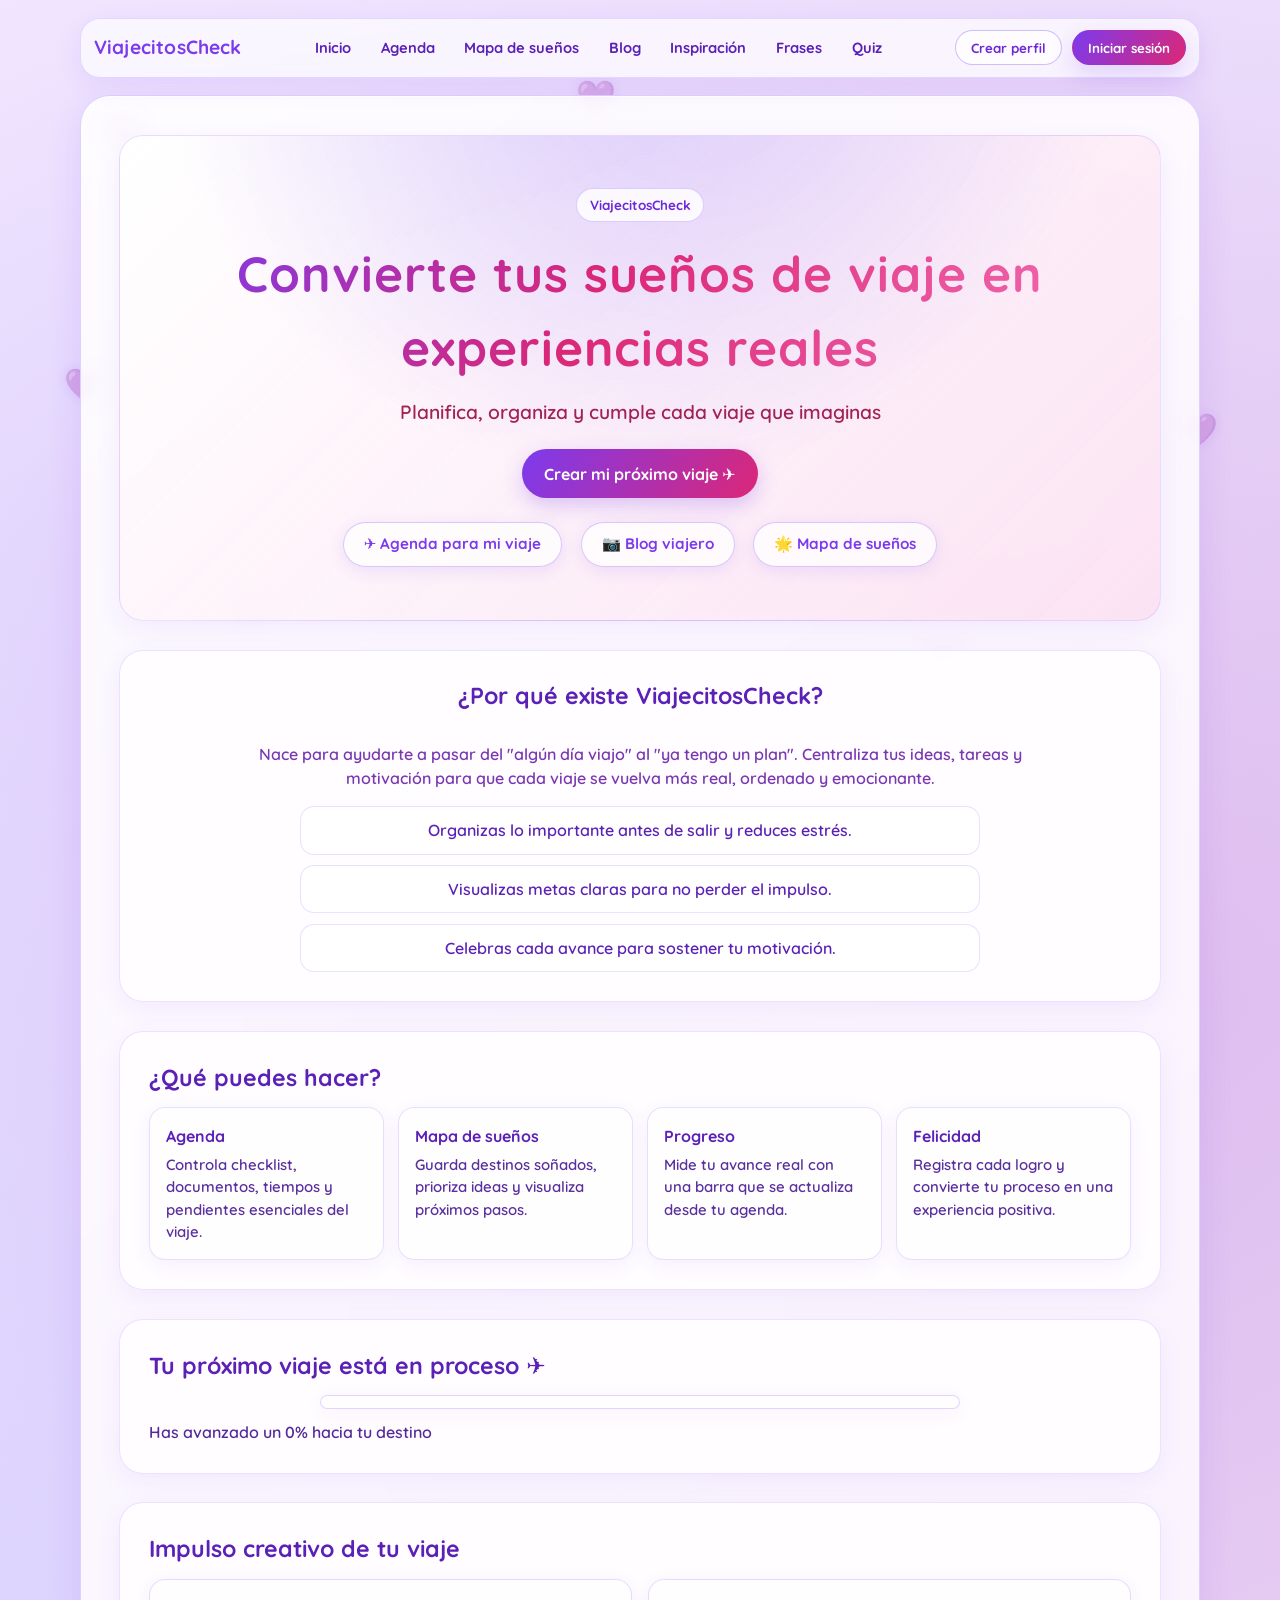
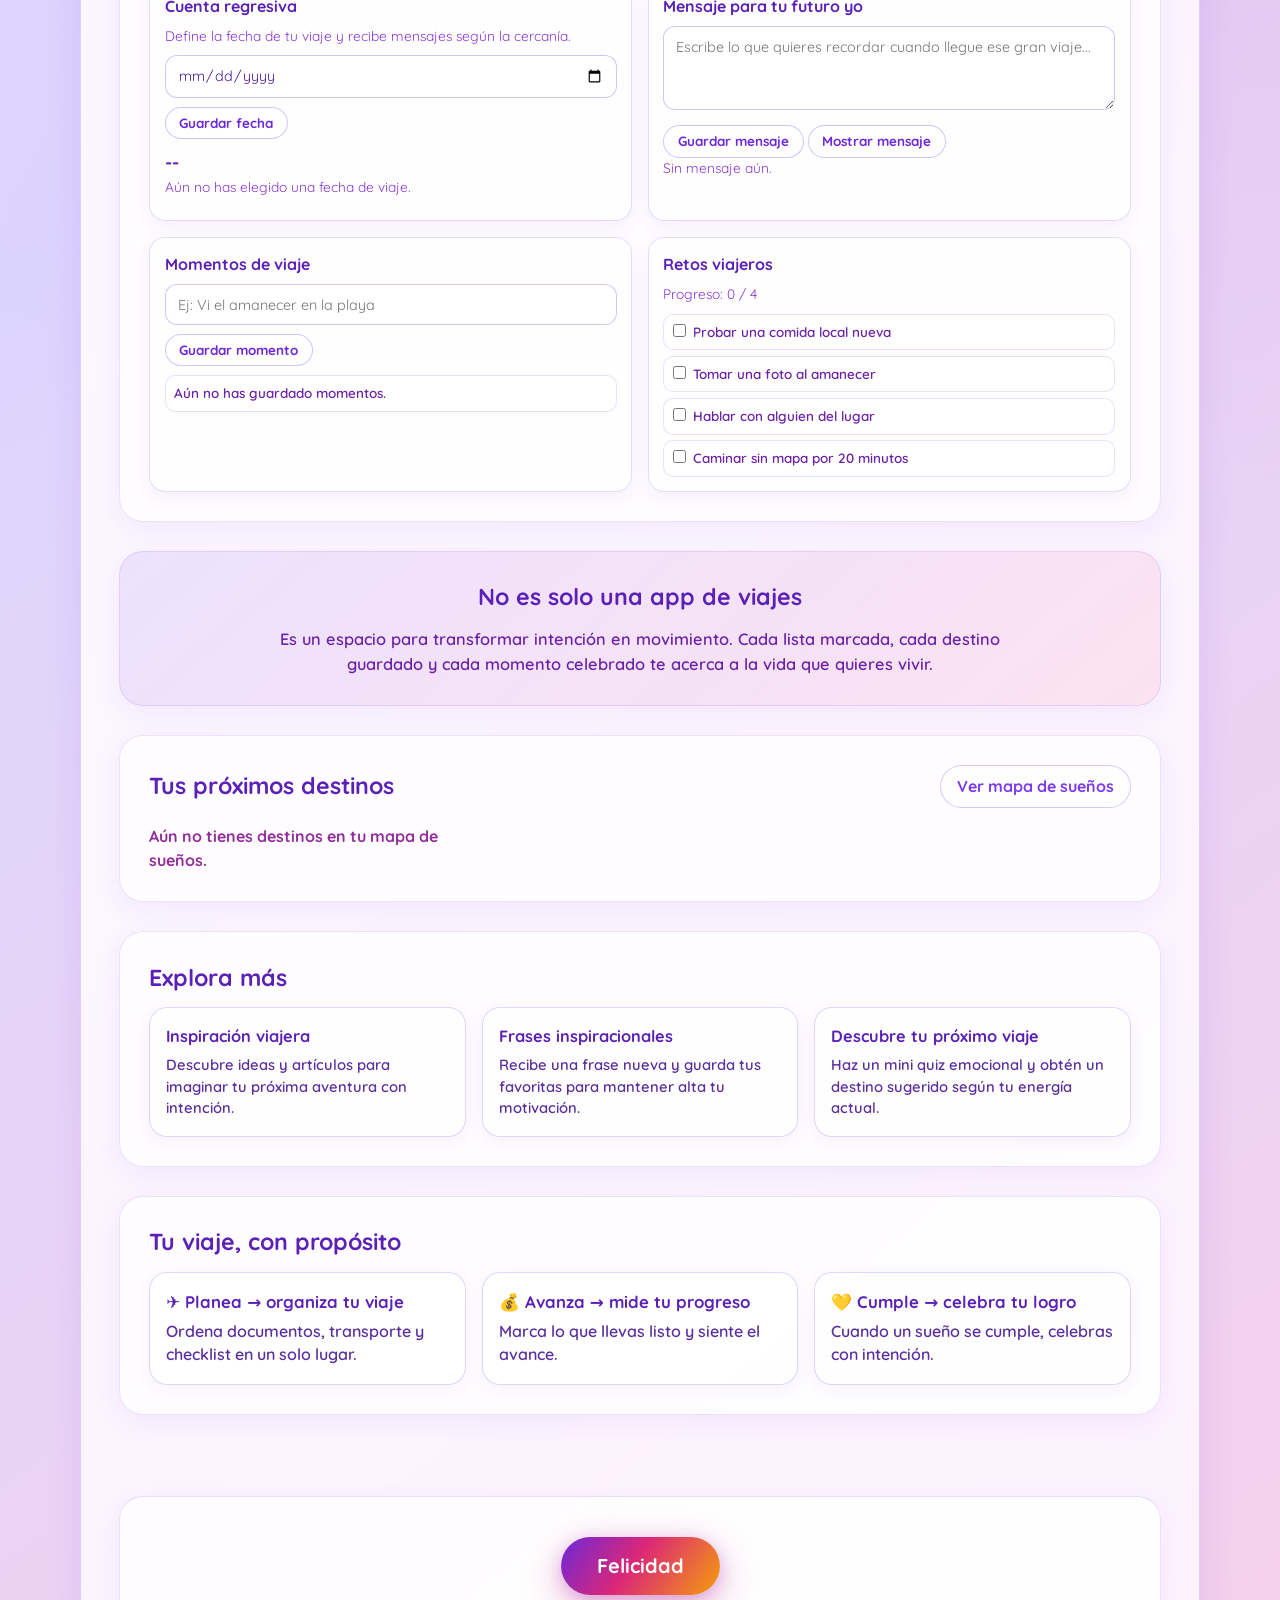
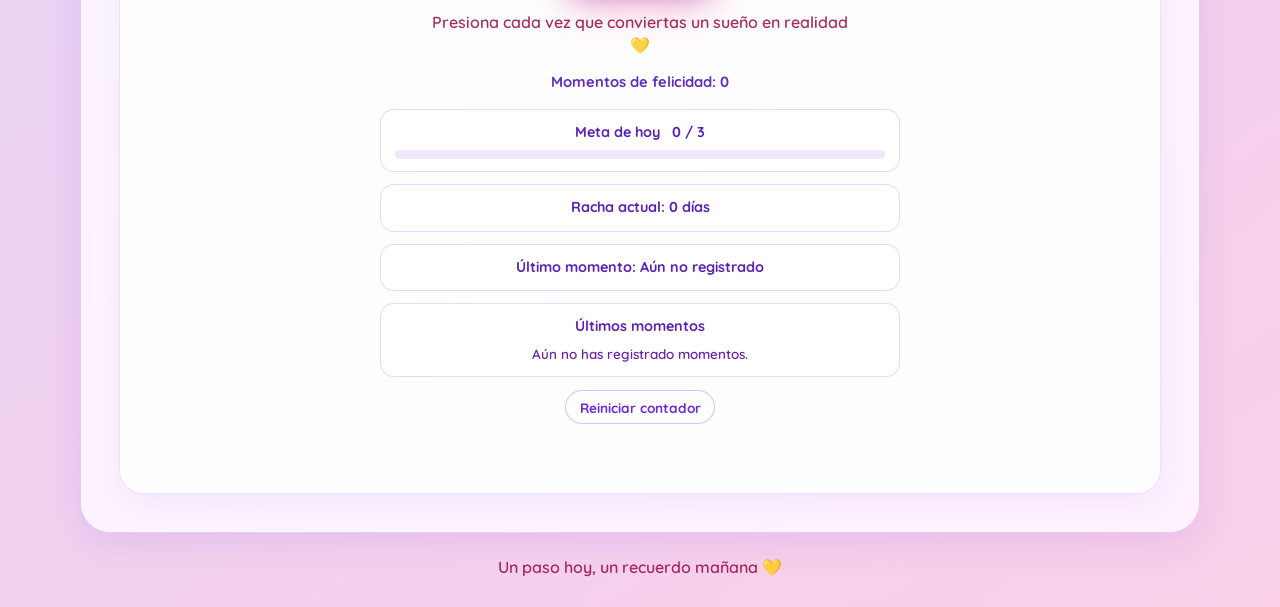
==== commit 994378d1: "push de la nueva reestructuración de la web" ====
--- a/index.html
+++ b/index.html
@@ -820,6 +820,43 @@
             line-height: 1.45;
         }
 
+        .explore-grid {
+            display: grid;
+            grid-template-columns: repeat(3, minmax(0, 1fr));
+            gap: 1rem;
+        }
+
+        .explore-card {
+            display: block;
+            text-decoration: none;
+            border-radius: 18px;
+            border: 1px solid rgba(167, 139, 250, 0.35);
+            background: rgba(255, 255, 255, 0.7);
+            box-shadow: 0 4px 18px rgba(124, 58, 237, 0.08);
+            padding: 1rem 1rem 1.1rem;
+            transition: transform 0.22s ease, box-shadow 0.22s ease;
+        }
+
+        .explore-card:hover {
+            transform: scale(1.03);
+            box-shadow: 0 10px 28px rgba(124, 58, 237, 0.14);
+        }
+
+        .explore-card h3 {
+            font-size: 1.02rem;
+            font-weight: 900;
+            color: #5b21b6;
+            margin-bottom: 0.35rem;
+        }
+
+        .explore-card p {
+            color: #4c1d95;
+            opacity: 0.92;
+            font-weight: 600;
+            line-height: 1.45;
+            font-size: 0.92rem;
+        }
+
         .about-wrap {
             display: grid;
             gap: 1rem;
@@ -1035,6 +1072,10 @@
             }
 
             .benefits-grid {
+                grid-template-columns: 1fr;
+            }
+
+            .explore-grid {
                 grid-template-columns: 1fr;
             }
 
@@ -1109,6 +1150,9 @@
             <a href="agenda-viaje.html">Agenda</a>
             <a href="mapa-suenos.html">Mapa de sueños</a>
             <a href="blog-viajes.html">Blog</a>
+            <a href="inspiracion-viajera.html">Inspiración</a>
+            <a href="frases-inspiracionales.html">Frases</a>
+            <a href="descubre-tu-viaje.html">Quiz</a>
         </nav>
         <div class="header-right">
             <div class="user-badge" id="userBadge" aria-live="polite">
@@ -1230,6 +1274,24 @@
                     <a class="pill-link" href="mapa-suenos.html">Ver mapa de sueños</a>
                 </div>
                 <div class="dream-preview-grid" id="dreamPreviewGrid" aria-live="polite"></div>
+            </section>
+
+            <section class="landing-section">
+                <h2 class="section-title">Explora más</h2>
+                <div class="explore-grid">
+                    <a class="explore-card" href="inspiracion-viajera.html">
+                        <h3>Inspiración viajera</h3>
+                        <p>Descubre ideas y artículos para imaginar tu próxima aventura con intención.</p>
+                    </a>
+                    <a class="explore-card" href="frases-inspiracionales.html">
+                        <h3>Frases inspiracionales</h3>
+                        <p>Recibe una frase nueva y guarda tus favoritas para mantener alta tu motivación.</p>
+                    </a>
+                    <a class="explore-card" href="descubre-tu-viaje.html">
+                        <h3>Descubre tu próximo viaje</h3>
+                        <p>Haz un mini quiz emocional y obtén un destino sugerido según tu energía actual.</p>
+                    </a>
+                </div>
             </section>
 
             <section class="landing-section">
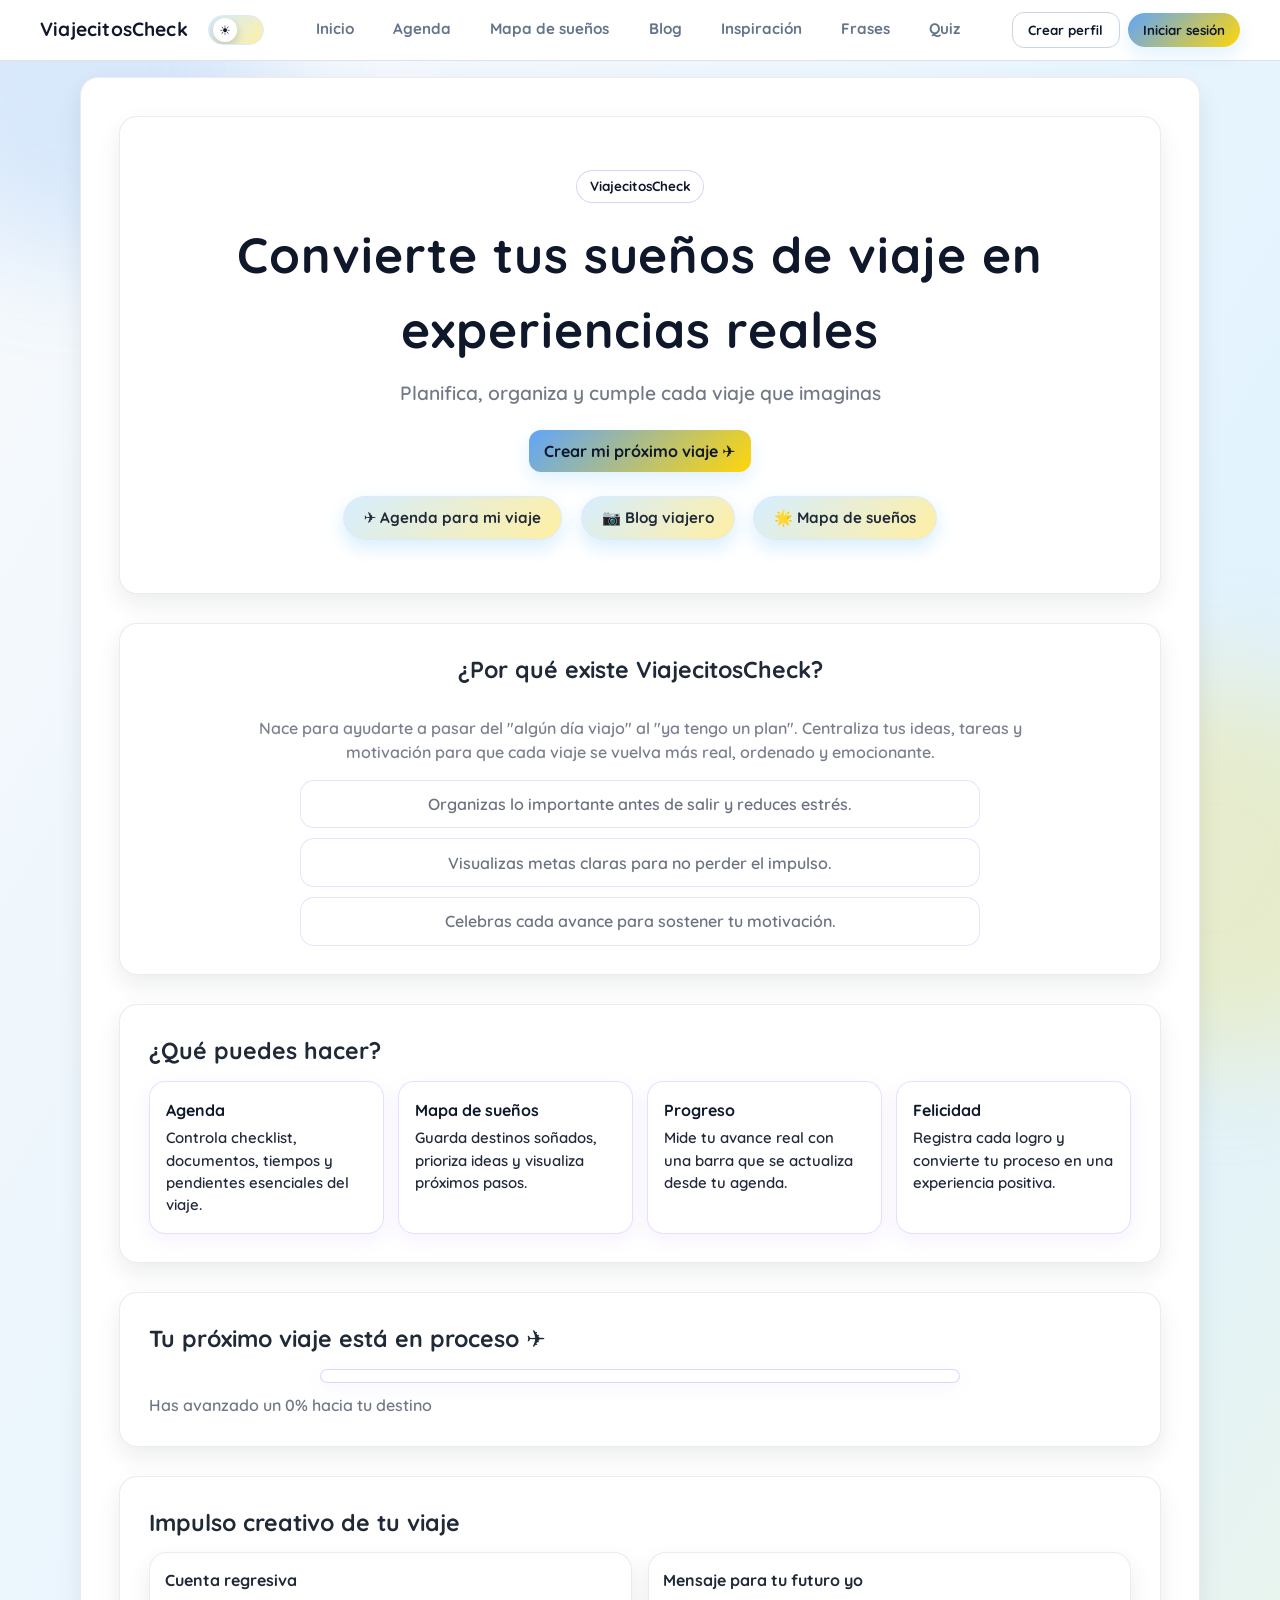
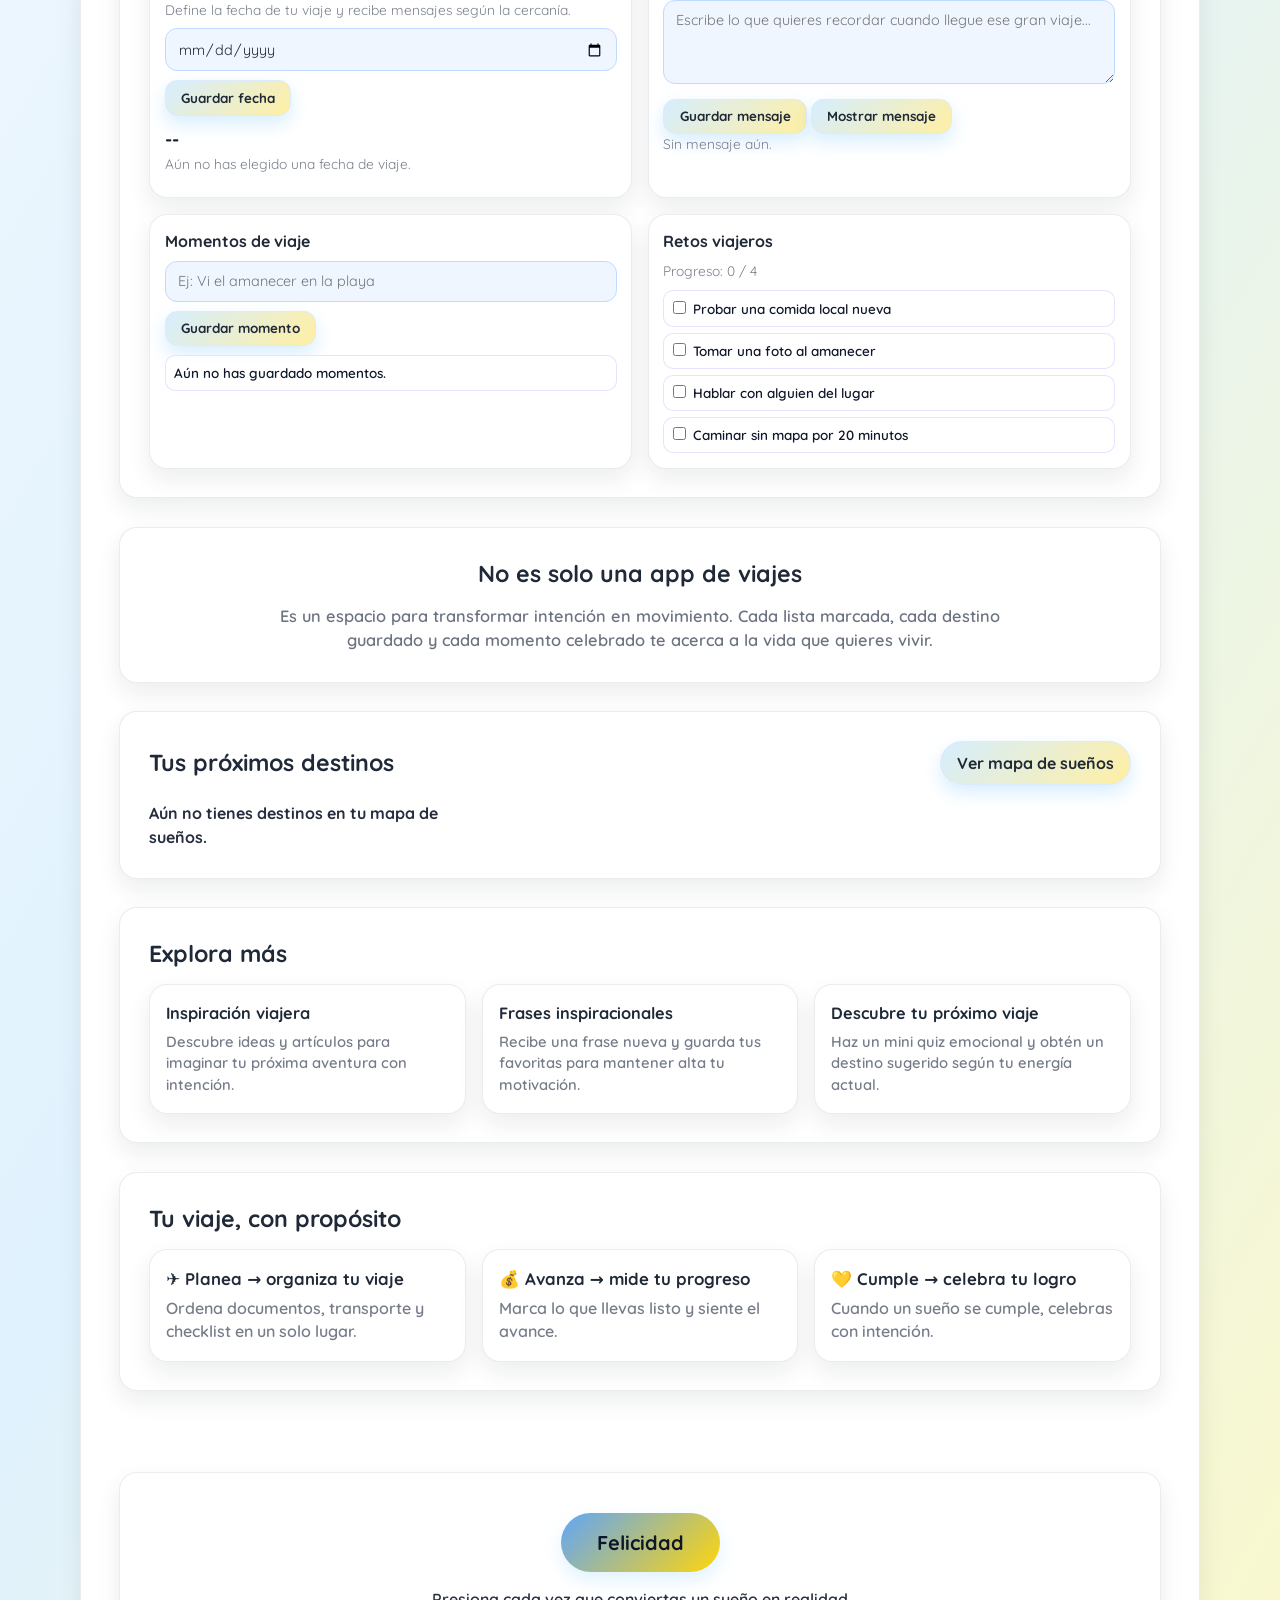
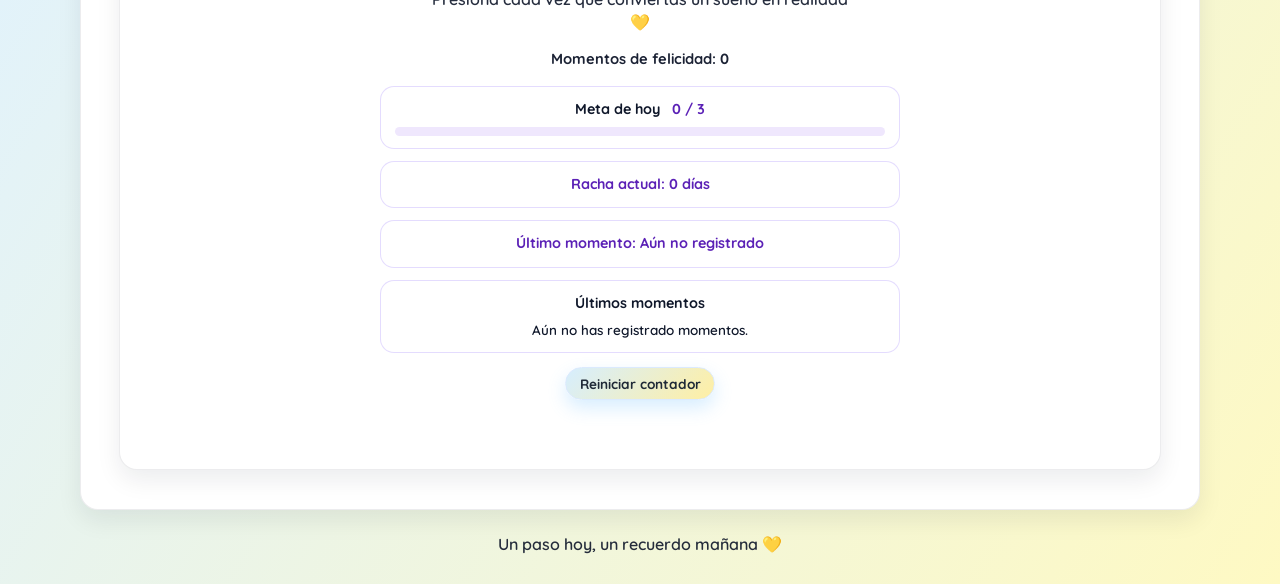
==== commit 68668018: "ajustes nuevos colores y nuevas acciones" ====
--- a/index.html
+++ b/index.html
@@ -1128,23 +1128,502 @@
                 grid-template-columns: 1fr;
             }
         }
+        :root {
+            --app-white: #FFFFFF;
+            --app-surface: #FAFAFA;
+            --app-blue-soft: #D6EEFF;
+            --app-blue: #5BB8FF;
+            --app-yellow-soft: #FFEFA3;
+            --app-yellow-hover: #FFD447;
+            --app-pink-soft: #FFD6EC;
+            --app-text: #1F2937;
+            --app-text-muted: #6B7280;
+            --app-shadow: 0 16px 36px rgba(31, 41, 55, 0.12);
+        }
+        html[data-theme="dark"] {
+            --app-white: #0f172a;
+            --app-surface: #111827;
+            --app-blue-soft: #1e3a5f;
+            --app-blue: #60a5fa;
+            --app-yellow-soft: #5b4b1e;
+            --app-yellow-hover: #facc15;
+            --app-pink-soft: #55324e;
+            --app-text: #f8fafc;
+            --app-text-muted: #cbd5e1;
+            --app-shadow: 0 18px 42px rgba(2, 6, 23, 0.45);
+        }
+
+        body {
+            background: radial-gradient(circle at 8% 10%, rgba(91,184,255,.28), transparent 34%), radial-gradient(circle at 90% 16%, rgba(255,212,71,.28), transparent 34%), radial-gradient(circle at 52% 0%, rgba(255,214,236,.22), transparent 30%), var(--app-white) !important;
+            color: var(--app-text) !important;
+        }
+        html[data-theme="dark"] body {
+            background: radial-gradient(circle at 8% 10%, rgba(96,165,250,.22), transparent 34%), radial-gradient(circle at 90% 16%, rgba(250,204,21,.15), transparent 34%), radial-gradient(circle at 52% 0%, rgba(192,132,252,.12), transparent 30%), #0b1220 !important;
+        }
+        h1 {
+            background: linear-gradient(110deg, #1f2937 0%, #2b5ea8 45%, #7f4f9f 100%) !important;
+            -webkit-background-clip: text;
+            background-clip: text;
+            -webkit-text-fill-color: transparent;
+        }
+        h1, h2, h3, .section-title, .site-logo, .mini-title, .benefit-card h3, .explore-card h3 { color: var(--app-text) !important; background: none !important; -webkit-text-fill-color: currentColor; }
+        .subtitle, .section-lead, .progress-text, .mini-help, .benefit-card p, .explore-card p, .emotional-text, .about-list li { color: var(--app-text-muted) !important; }
+        .site-header { position: sticky; top: 0.75rem; z-index: 60; background: rgba(255,255,255,0.88) !important; border-color: #e5e7eb !important; backdrop-filter: blur(10px); box-shadow: 0 8px 24px rgba(31,41,55,0.06) !important; }
+        html[data-theme="dark"] .site-header { background: rgba(15,23,42,0.86) !important; border-color: #334155 !important; }
+        .card, .landing-section, .mini-card, .benefit-card, .explore-card, .dream-preview-card, .modal { background: var(--app-white) !important; border-color: #dbeafe !important; box-shadow: var(--app-shadow) !important; border-radius: 18px !important; }
+        html[data-theme="dark"] .card, html[data-theme="dark"] .landing-section, html[data-theme="dark"] .mini-card, html[data-theme="dark"] .benefit-card, html[data-theme="dark"] .explore-card, html[data-theme="dark"] .dream-preview-card, html[data-theme="dark"] .modal { border-color: #334155 !important; }
+        .mini-card:hover, .benefit-card:hover, .explore-card:hover, .card:hover {
+            transform: translateY(-4px) scale(1.01);
+            box-shadow: 0 18px 42px rgba(126,200,255,.22) !important;
+        }
+        .emotional-section, .felicidad-section { background: linear-gradient(130deg, #eef8ff, #fffdf2) !important; }
+        .auth-btn, .site-nav a, .nav-agenda, .pill-link, .mini-btn, .felicidad-secondary-btn {
+            background: linear-gradient(135deg, var(--app-blue-soft), var(--app-yellow-soft)) !important;
+            color: var(--app-text) !important;
+            border-color: #dbeafe !important;
+            border-radius: 999px !important;
+            box-shadow: 0 8px 18px rgba(91,184,255,.24) !important;
+        }
+        .auth-btn.primary, .hero-main-cta, .modal-submit, .love-btn-xl {
+            background: linear-gradient(135deg, var(--app-blue), var(--app-yellow-soft), var(--app-pink-soft)) !important;
+            color: var(--app-text) !important;
+            border-color: transparent !important;
+            border-radius: 999px !important;
+            box-shadow: 0 8px 18px rgba(126,200,255,.24) !important;
+        }
+        .site-nav a.active { background: var(--app-yellow-soft) !important; color: var(--app-text) !important; font-weight: 700 !important; }
+        .site-nav a:hover, .auth-btn:hover, .nav-agenda:hover, .pill-link:hover, .mini-btn:hover, .hero-main-cta:hover, .love-btn-xl:hover {
+            background: linear-gradient(135deg, var(--app-blue), var(--app-yellow-hover)) !important;
+            box-shadow: 0 10px 22px rgba(31,41,55,0.14) !important;
+            transform: translateY(-2px) scale(1.02);
+        }
+        .mini-input, .mini-textarea, .modal-form input { background: color-mix(in srgb, var(--app-blue-soft) 36%, white) !important; border-color: #cfe5f6 !important; color: var(--app-text) !important; border-radius: 12px !important; }
+        html[data-theme="dark"] .mini-input, html[data-theme="dark"] .mini-textarea, html[data-theme="dark"] .modal-form input { border-color: #475569 !important; }
+        .mini-input:focus, .mini-textarea:focus, .modal-form input:focus { box-shadow: 0 0 0 3px rgba(167,216,255,0.35) !important; border-color: var(--app-blue) !important; }
+        .nav-toggle { display: none; border: 1px solid #dbeafe; border-radius: 10px; background: var(--app-surface); color: var(--app-text); width: 2.2rem; height: 2.2rem; cursor: pointer; }
+        .site-header + * { margin-top: 1rem !important; }
+        #themeToggleBtn {
+            position: relative;
+            width: 56px;
+            min-width: 56px;
+            height: 30px;
+            border-radius: 999px !important;
+            padding: 0 !important;
+            display: inline-flex;
+            align-items: center;
+            border: 1px solid #dbeafe !important;
+            background: linear-gradient(135deg, var(--app-blue-soft), var(--app-yellow-soft)) !important;
+            margin-left: 0 !important;
+            overflow: hidden;
+            transform: none !important;
+        }
+        #themeToggleBtn .theme-knob {
+            width: 24px;
+            height: 24px;
+            margin-left: 4px;
+            border-radius: 50%;
+            display: inline-flex;
+            align-items: center;
+            justify-content: center;
+            background: #fff;
+            box-shadow: 0 4px 10px rgba(31,41,55,.2);
+            transform: translateX(0);
+            transition: transform .42s cubic-bezier(.22, 1.45, .36, 1);
+            will-change: transform;
+            font-size: 13px;
+            line-height: 1;
+        }
+        html[data-theme="dark"] #themeToggleBtn .theme-knob {
+            transform: translateX(24px);
+            background: #0f172a;
+            color: #f8fafc;
+        }
+        #themeToggleBtn:hover,
+        #themeToggleBtn:focus-visible {
+            transform: none !important;
+            box-shadow: 0 0 0 2px rgba(59,130,246,.25) !important;
+        }
+        .site-header, .card, .landing-section, .mini-card, .benefit-card, .explore-card, .mini-input, .mini-textarea, .auth-btn, .hero-main-cta { transition: background .25s ease, color .25s ease, border-color .25s ease, box-shadow .25s ease, transform .2s ease; }
+        @media (max-width: 900px) {
+            .nav-toggle { display: inline-flex; align-items: center; justify-content: center; }
+            .site-nav, .header-right { display: none !important; width: 100%; }
+            .site-header.is-open .site-nav, .site-header.is-open .header-right { display: flex !important; }
+            .site-header.is-open .site-nav { flex-direction: column; align-items: flex-start; }
+            .site-header + * { margin-top: .75rem !important; }
+        }
+        :root {
+            --pro-white: #FFFFFF;
+            --pro-gray: #F8FAFC;
+            --pro-text: #0F172A;
+            --pro-muted: #64748B;
+            --pro-blue-soft: #60A5FA;
+            --pro-blue: #3B82F6;
+            --pro-yellow: #FFD60A;
+            --pro-grad: linear-gradient(135deg, #60A5FA, #FFD60A);
+        }
+        body {
+            background: linear-gradient(120deg, #F8FAFC, #E0F2FE, #FEF9C3) !important;
+            background-size: 200% 200%;
+            animation: bgShift 16s ease infinite;
+            color: var(--pro-text) !important;
+        }
+        body::before, body::after {
+            content: "";
+            position: fixed;
+            width: 24rem;
+            height: 24rem;
+            border-radius: 999px;
+            filter: blur(58px);
+            opacity: .2;
+            pointer-events: none;
+            z-index: -1;
+            animation: floatBlob 18s ease-in-out infinite;
+        }
+        body::before { top: -8rem; left: -7rem; background: #60A5FA; }
+        body::after { bottom: -10rem; right: -8rem; background: #FFD60A; animation-delay: -7s; }
+        @keyframes bgShift { 0% { background-position: 0% 40%; } 50% { background-position: 100% 60%; } 100% { background-position: 0% 40%; } }
+        @keyframes floatBlob { 0%,100% { transform: translate3d(0,0,0); } 50% { transform: translate3d(18px,-14px,0); } }
+        .site-header { width: 100% !important; max-width: none !important; margin: 0 !important; border-radius: 0 !important; top: 0 !important; padding: .7rem 1rem !important; background: rgba(255,255,255,.8) !important; border-bottom: 1px solid rgba(15,23,42,.08) !important; box-shadow: 0 8px 24px rgba(15,23,42,.06) !important; }
+        .site-header-inner { width: min(1200px, 100%); margin: 0 auto; display: flex; align-items: center; justify-content: space-between; gap: 1rem; position: relative; }
+        .site-logo { color: var(--pro-text) !important; font-weight: 800; }
+        .site-nav { position: absolute; left: 50%; transform: translateX(-50%); display: flex; gap: 1rem; }
+        .site-nav a { background: transparent !important; border: none !important; box-shadow: none !important; color: var(--pro-muted) !important; position: relative; padding: .2rem 0 !important; border-radius: 0 !important; }
+        .site-nav a::after { content: ""; position: absolute; left: 0; bottom: -4px; width: 0; height: 2px; background: var(--pro-blue); transition: width .25s ease; }
+        .site-nav a:hover { color: var(--pro-blue) !important; transform: none !important; }
+        .site-nav a:hover::after, .site-nav a.active::after { width: 100%; }
+        .site-nav a.active { color: var(--pro-blue) !important; background: transparent !important; }
+        .auth-btn { border-radius: 12px !important; transition: all .25s ease !important; }
+        .auth-btn:not(.primary) { background: #fff !important; border: 1px solid #cbd5e1 !important; color: var(--pro-text) !important; box-shadow: none !important; }
+        .auth-btn.primary, .hero-main-cta, .modal-submit, .love-btn-xl { background: var(--pro-grad) !important; color: #0f172a !important; border: none !important; }
+        .auth-btn:hover, .hero-main-cta:hover { transform: scale(1.05); box-shadow: 0 10px 20px rgba(59,130,246,.2) !important; }
+        .card, .landing-section, .mini-card, .benefit-card, .explore-card, .dream-preview-card, .modal { background: #fff !important; border-radius: 18px !important; border: 1px solid rgba(15,23,42,.08) !important; box-shadow: 0 10px 24px rgba(15,23,42,.08) !important; }
+        .mini-card:hover, .benefit-card:hover, .explore-card:hover, .card:hover { transform: translateY(-5px); box-shadow: 0 16px 30px rgba(15,23,42,.12) !important; }
+        .mini-input, .mini-textarea, .modal-form input { background: #eff6ff !important; border: 1px solid #bfdbfe !important; }
+        .mini-input:focus, .mini-textarea:focus, .modal-form input:focus { border-color: #3B82F6 !important; box-shadow: 0 0 0 3px rgba(59,130,246,.18) !important; }
+        @media (max-width: 900px) {
+            .site-header-inner { flex-wrap: wrap; }
+            .site-nav { position: fixed; left: 0; right: 0; top: 64px; transform: none; flex-direction: column; align-items: center; justify-content: flex-start; gap: 1rem; padding: 1.5rem; min-height: calc(100dvh - 64px); background: rgba(248,250,252,.98); backdrop-filter: blur(10px); display: none; z-index: 80; }
+            .site-header.is-open .site-nav { display: flex !important; }
+            .site-header.is-open .header-right { display: flex !important; width: 100%; justify-content: center; }
+            .auth-btn { width: 100%; }
+        }
+        /* Final header/layout fix: prevent overlaps */
+        .site-header-inner {
+            display: grid !important;
+            grid-template-columns: auto auto 1fr auto;
+            align-items: center !important;
+            gap: .85rem !important;
+            flex-wrap: nowrap !important;
+        }
+        .site-logo { flex-shrink: 0; }
+        .site-nav {
+            position: static !important;
+            transform: none !important;
+            flex: 1 1 auto !important;
+            display: flex !important;
+            justify-content: center !important;
+            gap: .85rem !important;
+            min-width: 0;
+            white-space: nowrap;
+            flex-wrap: nowrap !important;
+        }
+        .header-right, .auth-actions {
+            display: flex !important;
+            align-items: center !important;
+            gap: .5rem !important;
+            margin-left: auto !important;
+            flex-shrink: 0;
+            flex-wrap: nowrap !important;
+        }
+        .auth-actions.is-hidden,
+        .user-badge.is-hidden,
+        .modal.is-hidden { display: none !important; }
+        .site-nav a { font-size: .95rem; }
+        .header-right .auth-btn { white-space: nowrap; }
+        #themeToggleBtn {
+            margin-left: .4rem !important;
+            flex-shrink: 0;
+            position: relative !important;
+            z-index: 2;
+        }
+        .auth-btn, .hero-main-cta, .submit-btn, .btn, .mini-btn {
+            border-radius: 12px !important;
+            padding: .55rem .95rem !important;
+        }
+        @media (max-width: 900px) {
+            .site-header-inner { flex-wrap: wrap !important; }
+            .site-header-inner { display: flex !important; }
+            .site-nav {
+                display: none !important;
+                position: fixed !important;
+                top: 64px !important;
+                left: 0 !important;
+                right: 0 !important;
+                min-height: calc(100dvh - 64px);
+                background: rgba(248,250,252,.98) !important;
+                padding: 1.2rem !important;
+                flex-direction: column !important;
+                align-items: center !important;
+                justify-content: flex-start !important;
+                z-index: 90 !important;
+            }
+            .site-header.is-open .site-nav { display: flex !important; }
+            .site-header.is-open .header-right, .site-header.is-open .auth-actions {
+                display: flex !important;
+                width: 100%;
+                justify-content: center !important;
+            }
+        }
+        /* Final nav pill hover fix */
+        .site-nav a {
+            border-radius: 999px !important;
+            padding: .45rem .8rem !important;
+            transition: background .22s ease, color .22s ease, box-shadow .22s ease, transform .22s ease !important;
+        }
+        .site-nav a::after { display: none !important; }
+        .site-nav a:hover,
+        .site-nav a.active {
+            background: rgba(59,130,246,.14) !important;
+            color: #0f172a !important;
+            box-shadow: 0 8px 18px rgba(59,130,246,.18) !important;
+            transform: translateY(-1px);
+        }
+        html[data-theme="dark"] .site-nav a { color: #cbd5e1 !important; }
+        html[data-theme="dark"] .site-nav a:hover,
+        html[data-theme="dark"] .site-nav a.active {
+            background: rgba(96,165,250,.24) !important;
+            color: #f8fafc !important;
+            box-shadow: 0 8px 18px rgba(96,165,250,.25) !important;
+        }
+        /* Final dark-mode contrast fix */
+        html[data-theme="dark"] body {
+            color: #e2e8f0 !important;
+            background: linear-gradient(120deg, #0b1220, #111827, #1f2937) !important;
+        }
+        html[data-theme="dark"] .site-header {
+            background: rgba(15, 23, 42, 0.9) !important;
+            border-color: #334155 !important;
+        }
+        html[data-theme="dark"] .site-logo,
+        html[data-theme="dark"] h1,
+        html[data-theme="dark"] h2,
+        html[data-theme="dark"] h3,
+        html[data-theme="dark"] .section-title,
+        html[data-theme="dark"] .mini-title {
+            color: #f8fafc !important;
+            background: none !important;
+            -webkit-text-fill-color: currentColor !important;
+        }
+        html[data-theme="dark"] .subtitle,
+        html[data-theme="dark"] .section-lead,
+        html[data-theme="dark"] .progress-text,
+        html[data-theme="dark"] .mini-help,
+        html[data-theme="dark"] .emotional-text {
+            color: #cbd5e1 !important;
+        }
+        html[data-theme="dark"] .card,
+        html[data-theme="dark"] .landing-section,
+        html[data-theme="dark"] .mini-card,
+        html[data-theme="dark"] .benefit-card,
+        html[data-theme="dark"] .explore-card,
+        html[data-theme="dark"] .dream-preview-card,
+        html[data-theme="dark"] .modal {
+            background: #111827 !important;
+            border-color: #334155 !important;
+            box-shadow: 0 10px 28px rgba(2, 6, 23, 0.45) !important;
+        }
+        html[data-theme="dark"] .site-nav a {
+            color: #cbd5e1 !important;
+        }
+        html[data-theme="dark"] .site-nav a:hover,
+        html[data-theme="dark"] .site-nav a.active {
+            color: #93c5fd !important;
+        }
+        html[data-theme="dark"] .mini-input,
+        html[data-theme="dark"] .mini-textarea,
+        html[data-theme="dark"] .modal-form input {
+            background: #0f172a !important;
+            border-color: #475569 !important;
+            color: #e2e8f0 !important;
+        }
+        /* Global header lock + visible theme switch */
+        .site-header { position: sticky !important; top: 0 !important; width: 100% !important; z-index: 120 !important; }
+        .site-header-inner {
+            width: min(1200px, 100%) !important;
+            margin: 0 auto !important;
+            display: grid !important;
+            grid-template-columns: auto auto 1fr auto !important;
+            align-items: center !important;
+            gap: .85rem !important;
+        }
+        .site-nav {
+            display: flex !important;
+            flex-wrap: nowrap !important;
+            white-space: nowrap !important;
+            justify-content: center !important;
+            gap: .85rem !important;
+        }
+        .header-right, .auth-actions { margin-left: auto !important; display: flex !important; align-items: center !important; gap: .5rem !important; flex-wrap: nowrap !important; }
+        #themeToggleBtn { flex-shrink: 0 !important; }
+        html[data-theme="dark"] #themeToggleBtn {
+            border-color: #93c5fd !important;
+            background: linear-gradient(135deg, #1e3a8a, #0f172a) !important;
+        }
+        html[data-theme="dark"] #themeToggleBtn .theme-knob {
+            background: #0b1220 !important;
+            color: #f8fafc !important;
+            border: 1px solid #93c5fd !important;
+        }
+        @media (max-width: 900px) {
+            .site-header-inner { display: flex !important; flex-wrap: wrap !important; }
+            .site-nav { display: none !important; }
+            .site-header.is-open .site-nav {
+                display: flex !important;
+                position: fixed !important;
+                top: 64px !important;
+                left: 0 !important;
+                right: 0 !important;
+                min-height: calc(100dvh - 64px) !important;
+                padding: 1.2rem !important;
+                background: rgba(248,250,252,.98) !important;
+                flex-direction: column !important;
+                align-items: center !important;
+                z-index: 120 !important;
+            }
+        }
+        /* Dark mode polish */
+        html[data-theme="dark"] .landing-shell,
+        html[data-theme="dark"] main.card {
+            background: #0b1220 !important;
+            border-color: #1e293b !important;
+        }
+        html[data-theme="dark"] .landing-section,
+        html[data-theme="dark"] .mini-card,
+        html[data-theme="dark"] .benefit-card,
+        html[data-theme="dark"] .explore-card,
+        html[data-theme="dark"] .dream-preview-card,
+        html[data-theme="dark"] .emotional-section,
+        html[data-theme="dark"] .felicidad-section {
+            background: #0f172a !important;
+            border-color: #334155 !important;
+        }
+        html[data-theme="dark"] .benefit-card p,
+        html[data-theme="dark"] .explore-card p,
+        html[data-theme="dark"] .section-lead,
+        html[data-theme="dark"] .about-list li {
+            color: #cbd5e1 !important;
+        }
+        html[data-theme="dark"] .about-list li {
+            background: #1e293b !important;
+            border: 1px solid #334155 !important;
+        }
+        html[data-theme="dark"] .action-card {
+            background: #1e293b !important;
+            border: 1px solid #334155 !important;
+            box-shadow: 0 8px 22px rgba(2, 6, 23, 0.4) !important;
+        }
+        html[data-theme="dark"] .action-card h3 {
+            color: #f8fafc !important;
+        }
+        html[data-theme="dark"] .action-card p {
+            color: #cbd5e1 !important;
+        }
+        html[data-theme="dark"] #dreamPreviewGrid p {
+            color: #cbd5e1 !important;
+        }
+        html[data-theme="dark"] .mini-list li,
+        html[data-theme="dark"] .felicidad-stat-card {
+            background: #1e293b !important;
+            border-color: #475569 !important;
+            color: #e2e8f0 !important;
+        }
+        html[data-theme="dark"] .mini-list li label,
+        html[data-theme="dark"] .mini-list li span,
+        html[data-theme="dark"] .felicidad-history li {
+            color: #e2e8f0 !important;
+        }
+        html[data-theme="dark"] .happiness-counter,
+        html[data-theme="dark"] .felicidad-hint,
+        html[data-theme="dark"] .countdown-strong,
+        html[data-theme="dark"] .section-title {
+            color: #f8fafc !important;
+            -webkit-text-fill-color: currentColor !important;
+        }
+        html[data-theme="dark"] .felicidad-mini-progress {
+            background: rgba(148, 163, 184, 0.25) !important;
+        }
+        html[data-theme="dark"] .felicidad-mini-progress-fill {
+            background: linear-gradient(90deg, #60a5fa, #3b82f6, #facc15) !important;
+        }
+        /* Final unified non-floating navbar */
+        .site-header {
+            position: sticky !important;
+            top: 0 !important;
+            left: 0 !important;
+            right: 0 !important;
+            width: 100% !important;
+            max-width: none !important;
+            margin: 0 !important;
+            border-radius: 0 !important;
+            padding: .7rem 1rem !important;
+            background: rgba(255,255,255,.84) !important;
+            backdrop-filter: blur(12px) !important;
+            -webkit-backdrop-filter: blur(12px) !important;
+            border: none !important;
+            border-bottom: 1px solid rgba(15,23,42,.12) !important;
+            box-shadow: none !important;
+            z-index: 200 !important;
+        }
+        html[data-theme="dark"] .site-header {
+            background: rgba(15,23,42,.88) !important;
+            border-bottom-color: rgba(148,163,184,.26) !important;
+        }
+        .site-header-inner {
+            width: min(1200px, 100%) !important;
+            max-width: 1200px !important;
+            margin: 0 auto !important;
+            padding: 0 !important;
+            align-items: center !important;
+        }
+        /* Final hard override: fixed bar, not floating card */
+        .site-header {
+            top: 0 !important;
+            background: #ffffff !important;
+            backdrop-filter: none !important;
+            -webkit-backdrop-filter: none !important;
+            box-shadow: none !important;
+            border-radius: 0 !important;
+        }
+        html[data-theme="dark"] .site-header {
+            background: #0f172a !important;
+            border-bottom-color: rgba(148, 163, 184, 0.3) !important;
+        }
+        /* Final text color cleanup: remove residual purple text */
+        body,
+        h1, h2, h3, h4, h5, h6,
+        p, li, label, small, span,
+        .intro, .muted, .note, .empty-state {
+            color: #0f172a !important;
+        }
+        html[data-theme="dark"] body,
+        html[data-theme="dark"] h1, html[data-theme="dark"] h2, html[data-theme="dark"] h3,
+        html[data-theme="dark"] h4, html[data-theme="dark"] h5, html[data-theme="dark"] h6,
+        html[data-theme="dark"] p, html[data-theme="dark"] li, html[data-theme="dark"] label,
+        html[data-theme="dark"] small, html[data-theme="dark"] span,
+        html[data-theme="dark"] .intro, html[data-theme="dark"] .muted,
+        html[data-theme="dark"] .note, html[data-theme="dark"] .empty-state {
+            color: #e2e8f0 !important;
+        }
     </style>
 </head>
 <body>
-    <div class="hearts-bg" aria-hidden="true">
-        <span class="heart" style="left: 8%; top: 12%; animation-delay: 0s;">💜</span>
-        <span class="heart" style="left: 18%; top: 65%; animation-delay: 1.2s;">💜</span>
-        <span class="heart" style="left: 85%; top: 20%; animation-delay: 0.5s;">💜</span>
-        <span class="heart" style="left: 72%; top: 70%; animation-delay: 2s;">💜</span>
-        <span class="heart" style="left: 45%; top: 8%; animation-delay: 1.5s;">💜</span>
-        <span class="heart" style="left: 5%; top: 40%; animation-delay: 0.8s;">💜</span>
-        <span class="heart" style="left: 92%; top: 45%; animation-delay: 2.5s;">💜</span>
-        <span class="heart" style="left: 30%; top: 85%; animation-delay: 1s;">💜</span>
-        <span class="heart" style="left: 55%; top: 88%; animation-delay: 0.3s;">💜</span>
-    </div>
-
     <header class="site-header">
+        <div class="site-header-inner">
         <div class="site-logo">ViajecitosCheck</div>
+        <button type="button" class="nav-toggle" id="navToggleBtn" aria-label="Abrir menu">☰</button>
+        <button type="button" class="auth-btn" id="themeToggleBtn" aria-label="Cambiar tema" aria-pressed="false" title="Cambiar tema">
+            <span class="theme-knob" aria-hidden="true">☀</span>
+        </button>
         <nav class="site-nav" aria-label="Menu principal">
             <a href="index.html">Inicio</a>
             <a href="agenda-viaje.html">Agenda</a>
@@ -1168,6 +1647,7 @@
                 <button type="button" class="auth-btn" id="btnEditProfile">Editar perfil</button>
                 <button type="button" class="auth-btn" id="btnLogout">Salir</button>
             </div>
+        </div>
         </div>
     </header>
 
@@ -1368,6 +1848,27 @@
     </div>
 
     <script>
+        const navToggleBtn = document.getElementById("navToggleBtn");
+        const siteHeader = document.querySelector(".site-header");
+        const themeToggleBtn = document.getElementById("themeToggleBtn");
+        const THEME_KEY = "devtata-theme";
+        navToggleBtn?.addEventListener("click", () => siteHeader?.classList.toggle("is-open"));
+        function applyTheme(theme) {
+            document.documentElement.setAttribute("data-theme", theme);
+            if (!themeToggleBtn) return;
+            const knob = themeToggleBtn.querySelector(".theme-knob");
+            themeToggleBtn.setAttribute("aria-pressed", theme === "dark" ? "true" : "false");
+            themeToggleBtn.title = theme === "dark" ? "Activar modo claro" : "Activar modo oscuro";
+            if (knob) knob.textContent = theme === "dark" ? "☾" : "☀";
+        }
+        const savedTheme = localStorage.getItem(THEME_KEY) || "light";
+        applyTheme(savedTheme);
+        themeToggleBtn?.addEventListener("click", () => {
+            const next = document.documentElement.getAttribute("data-theme") === "dark" ? "light" : "dark";
+            localStorage.setItem(THEME_KEY, next);
+            applyTheme(next);
+        });
+
         const HAPPINESS_KEY = "devtata-felicidad-count";
         const HAPPINESS_META_KEY = "devtata-felicidad-meta";
         const DAILY_HAPPINESS_GOAL = 3;
@@ -1868,7 +2369,8 @@
             if (top.length === 0) {
                 const empty = document.createElement("p");
                 empty.textContent = "Aún no tienes destinos en tu mapa de sueños.";
-                empty.style.color = "#86198f";
+                const isDark = document.documentElement.getAttribute("data-theme") === "dark";
+                empty.style.color = isDark ? "#cbd5e1" : "#86198f";
                 empty.style.fontWeight = "700";
                 empty.style.opacity = "0.9";
                 dreamPreviewGrid.append(empty);
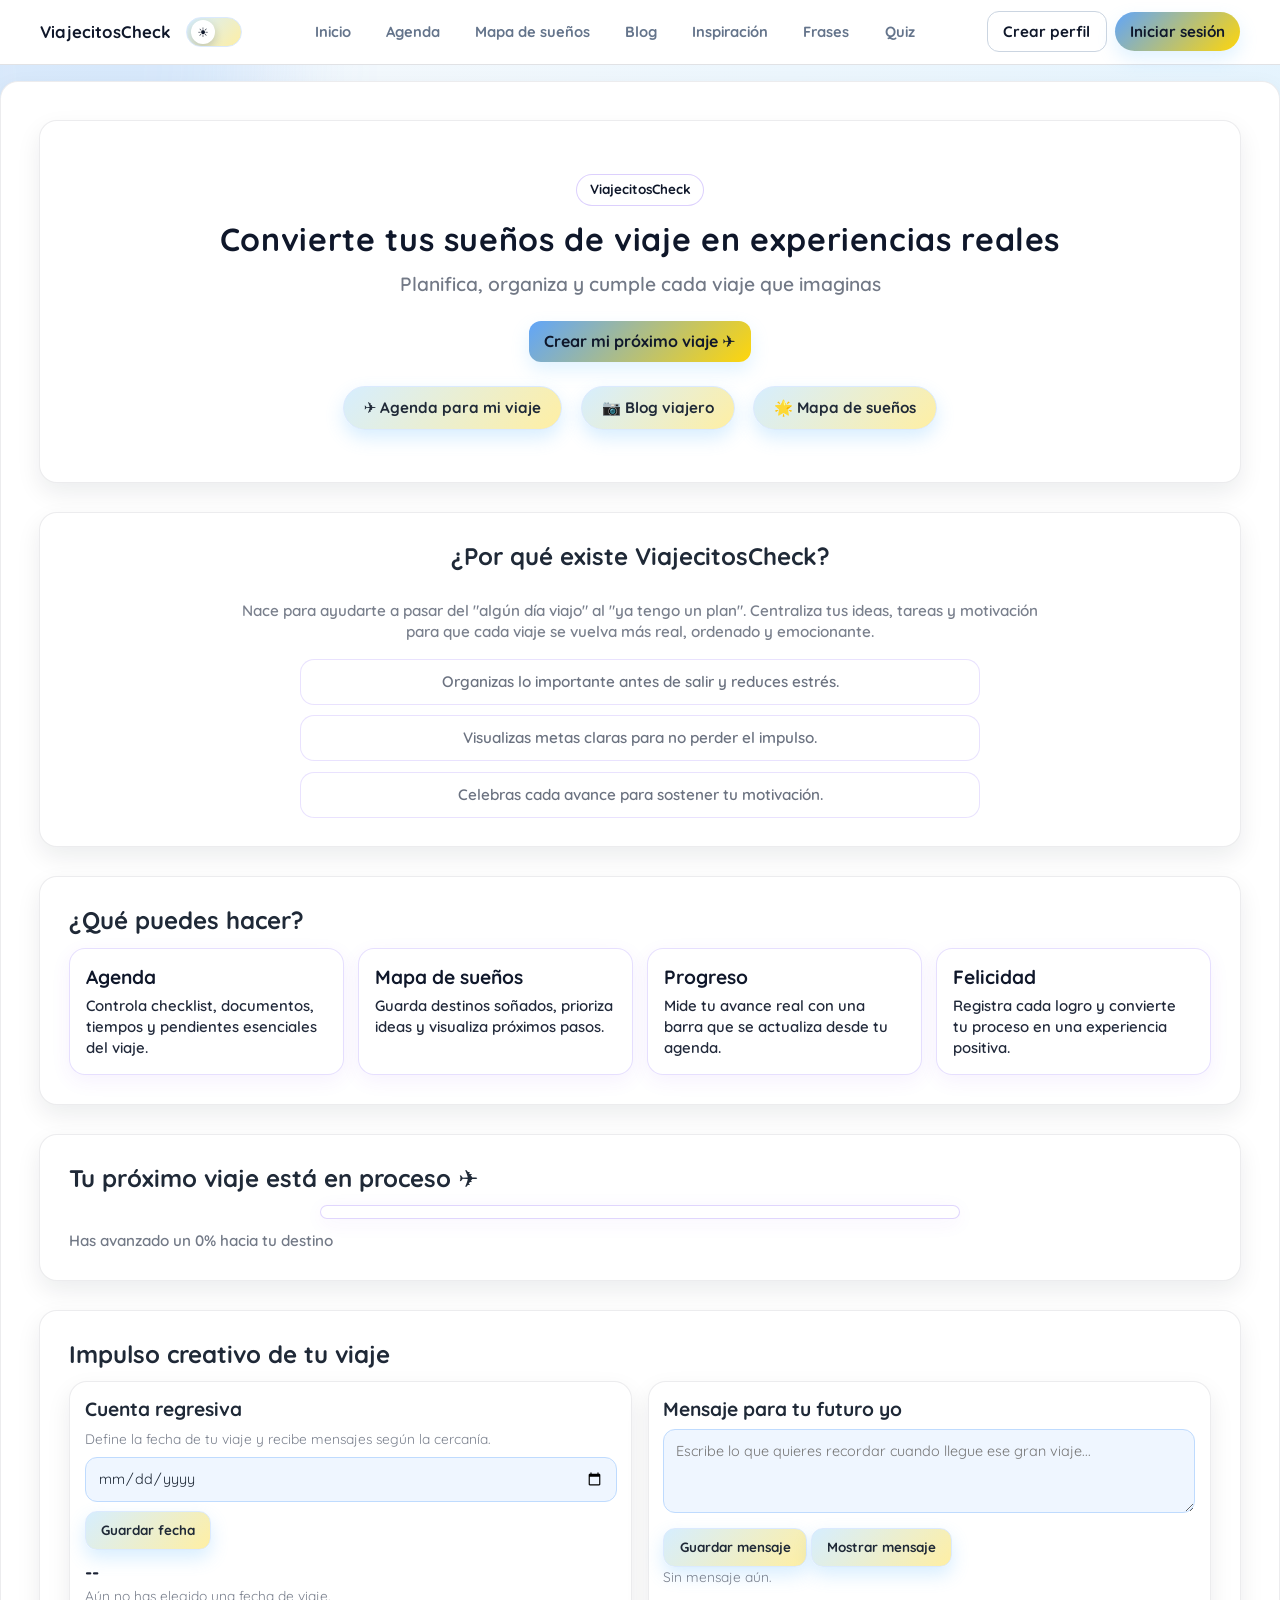
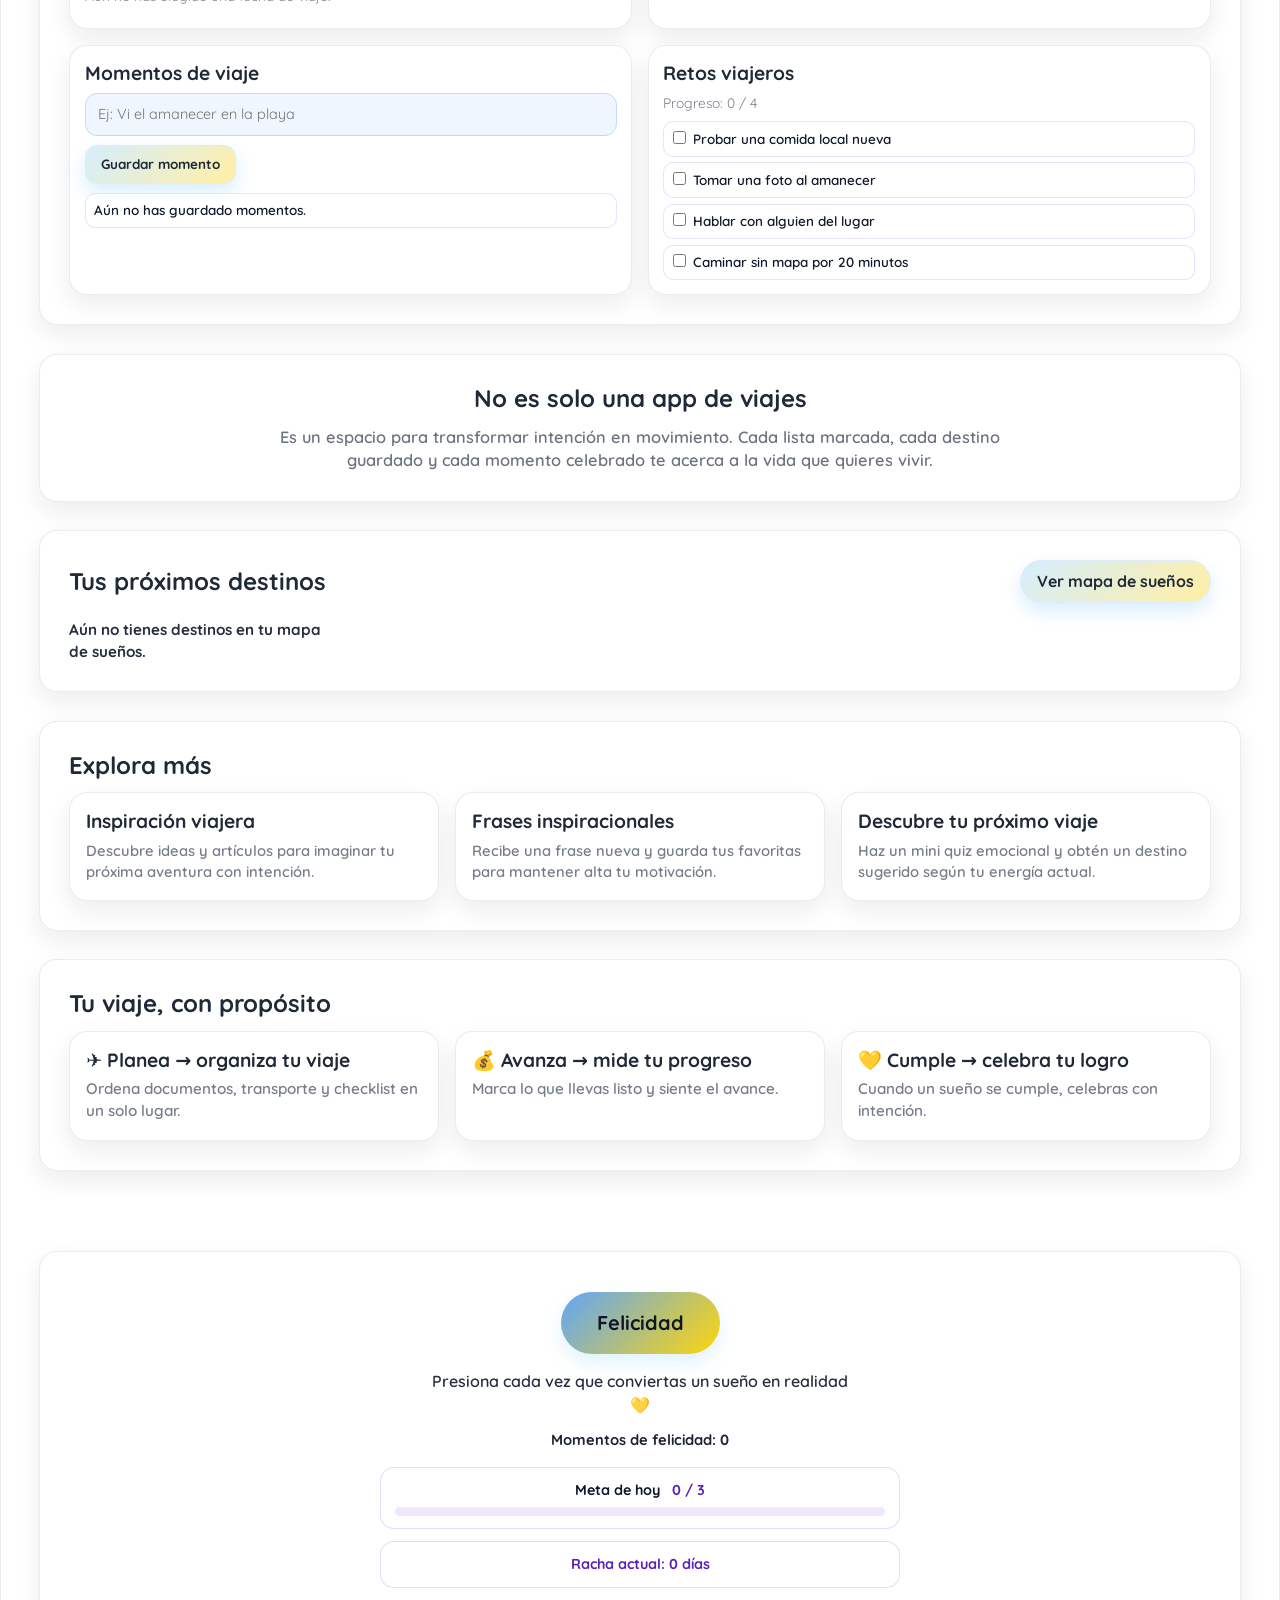
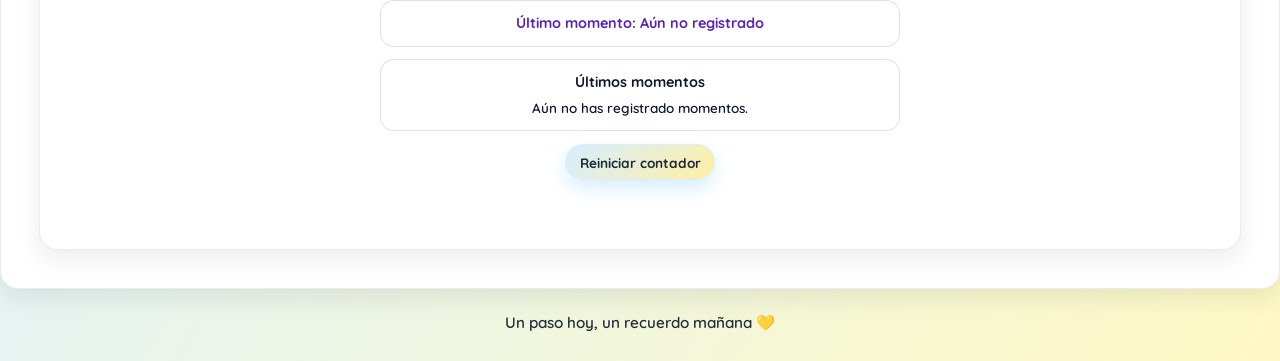
==== commit 4876744f: "responsive web" ====
--- a/index.html
+++ b/index.html
@@ -1613,6 +1613,87 @@
         html[data-theme="dark"] .intro, html[data-theme="dark"] .muted,
         html[data-theme="dark"] .note, html[data-theme="dark"] .empty-state {
             color: #e2e8f0 !important;
+        }
+        /* Global responsive hardening (mobile first) */
+        html { font-size: 16px; -webkit-text-size-adjust: 100%; }
+        *, *::before, *::after { box-sizing: border-box; min-width: 0; }
+        body { overflow-x: hidden; line-height: 1.45; }
+        img, video, canvas, svg { display: block; max-width: 100%; height: auto; }
+        main, section, article, aside, header, footer, nav, div { max-width: 100%; }
+        .shell, .container, .main-content, .content, .page, .wrapper {
+            width: min(1200px, calc(100% - 1rem)) !important;
+            margin-inline: auto !important;
+            padding-inline: 0 !important;
+        }
+        .site-header { padding: 0.65rem 0.75rem !important; }
+        .site-header-inner {
+            width: min(1200px, 100%) !important;
+            display: grid !important;
+            grid-template-columns: auto auto 1fr auto !important;
+            align-items: center !important;
+            gap: 0.5rem !important;
+        }
+        .site-logo { font-size: clamp(0.95rem, 3.6vw, 1.05rem) !important; }
+        .nav-toggle { display: inline-flex !important; }
+        .site-nav {
+            display: none;
+            position: fixed;
+            left: 0;
+            right: 0;
+            top: 62px;
+            padding: 1rem;
+            background: #ffffff;
+            flex-direction: column;
+            align-items: stretch;
+            gap: 0.65rem;
+            z-index: 180;
+        }
+        html[data-theme="dark"] .site-nav { background: #0f172a; }
+        .site-header.is-open .site-nav { display: flex !important; }
+        .site-nav a { font-size: 0.92rem !important; }
+        .header-right, .auth-actions, .hero-actions, .toolbar, .filters, .form-row { flex-wrap: wrap; }
+        h1 { font-size: clamp(1.35rem, 6vw, 2rem) !important; line-height: 1.18 !important; }
+        h2 { font-size: clamp(1.1rem, 4.9vw, 1.5rem) !important; line-height: 1.24 !important; }
+        h3 { font-size: clamp(1rem, 4.2vw, 1.2rem) !important; line-height: 1.28 !important; }
+        p, li, label, input, select, textarea, button { font-size: 0.95rem; line-height: 1.42; }
+        .article-grid, .benefits-grid, .explore-grid, .stats-grid, .moments-grid, .retos-grid,
+        .check-grid, .dreams-grid, .posts-grid, .quiz-grid, .cards-grid, .landing-grid {
+            grid-template-columns: 1fr !important;
+        }
+        .card, .mini-card, .benefit-card, .explore-card, .check-card, .dream-card, .post-card,
+        .article-card, .quote-card, .quiz-card, .result-card {
+            width: 100% !important;
+            max-width: 100% !important;
+        }
+        @media (min-width: 768px) {
+            .shell, .container, .main-content, .content, .page, .wrapper {
+                width: min(1200px, calc(100% - 2rem)) !important;
+            }
+            .site-header { padding: 0.7rem 1rem !important; }
+            .article-grid, .benefits-grid, .explore-grid, .stats-grid, .moments-grid, .retos-grid,
+            .check-grid, .dreams-grid, .posts-grid, .quiz-grid, .cards-grid, .landing-grid {
+                grid-template-columns: repeat(2, minmax(0, 1fr)) !important;
+            }
+        }
+        @media (min-width: 1024px) {
+            .shell, .container, .main-content, .content, .page, .wrapper {
+                width: min(1200px, calc(100% - 3rem)) !important;
+            }
+            .nav-toggle { display: none !important; }
+            .site-nav {
+                display: flex !important;
+                position: static !important;
+                flex-direction: row !important;
+                align-items: center !important;
+                justify-content: center !important;
+                background: transparent !important;
+                padding: 0 !important;
+                gap: 0.6rem !important;
+            }
+            .article-grid, .benefits-grid, .explore-grid, .stats-grid, .moments-grid, .retos-grid,
+            .check-grid, .dreams-grid, .posts-grid, .quiz-grid, .cards-grid, .landing-grid {
+                grid-template-columns: repeat(3, minmax(0, 1fr)) !important;
+            }
         }
     </style>
 </head>
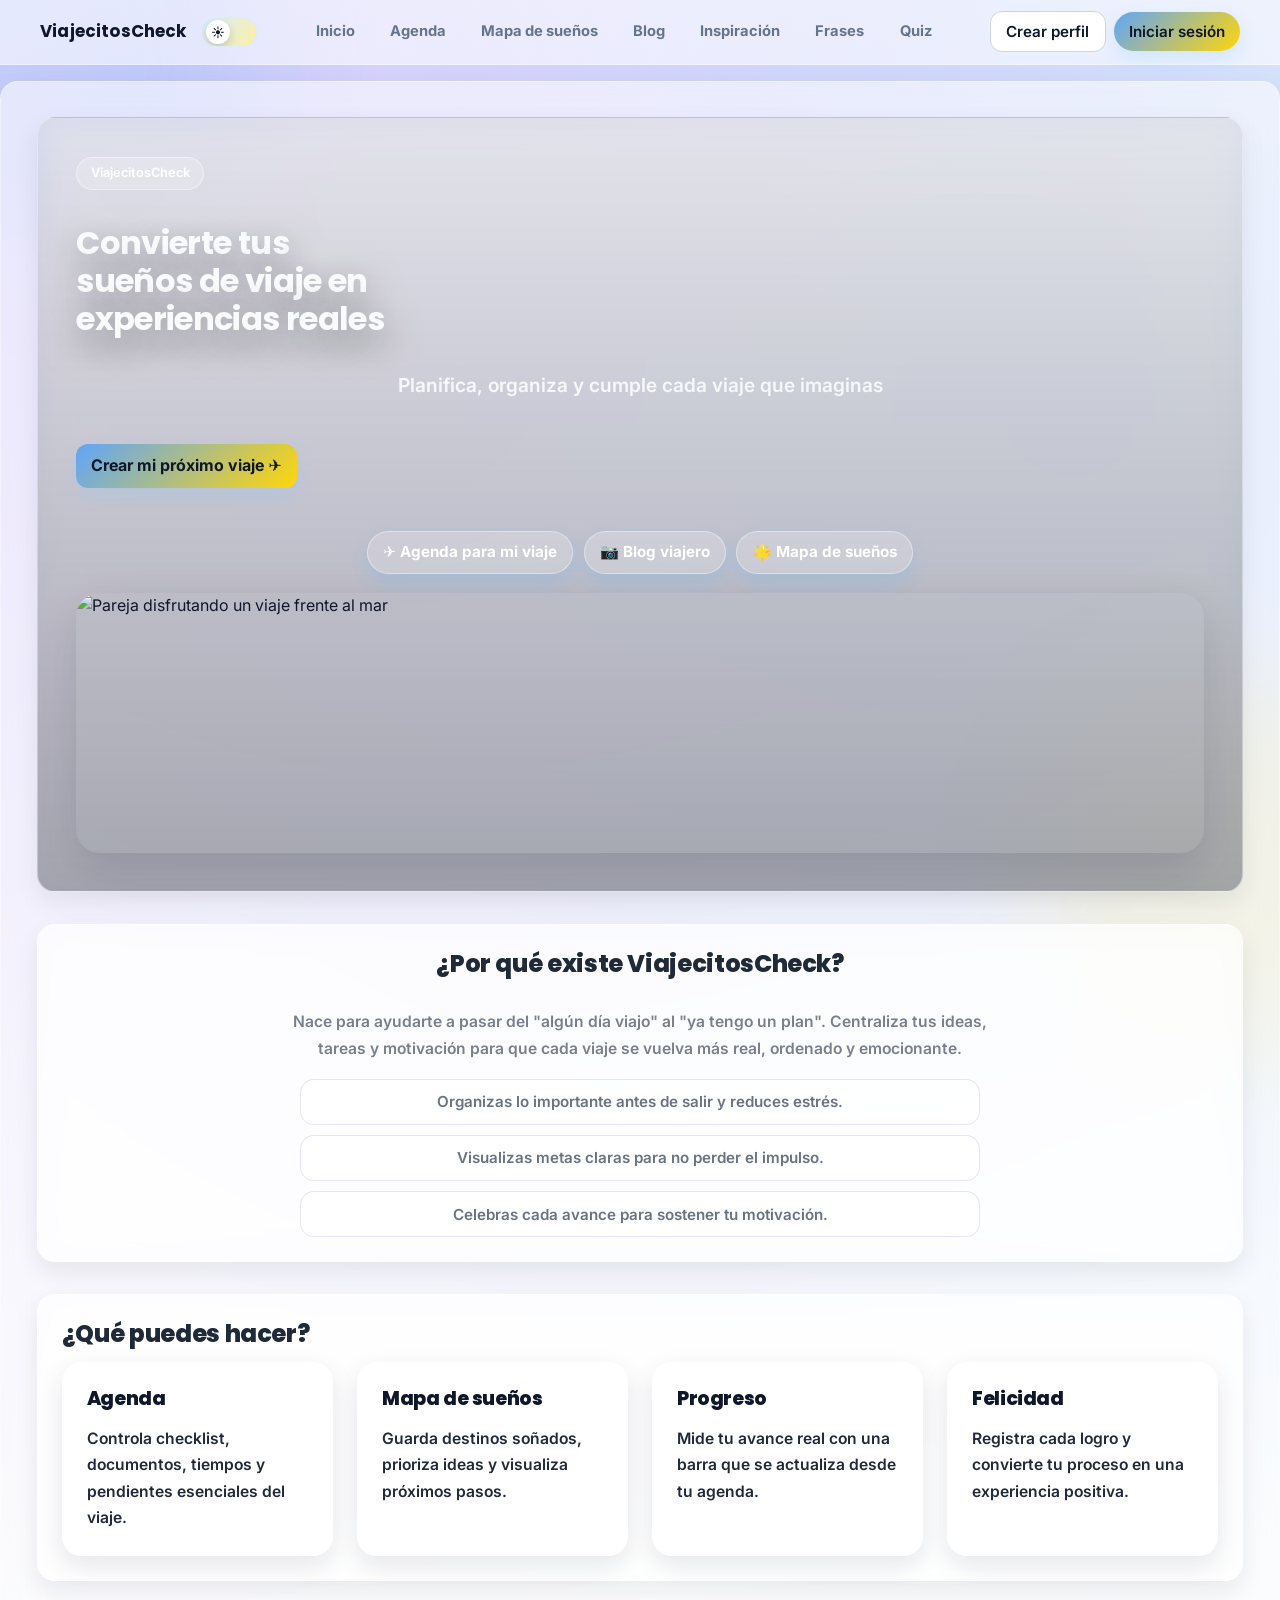
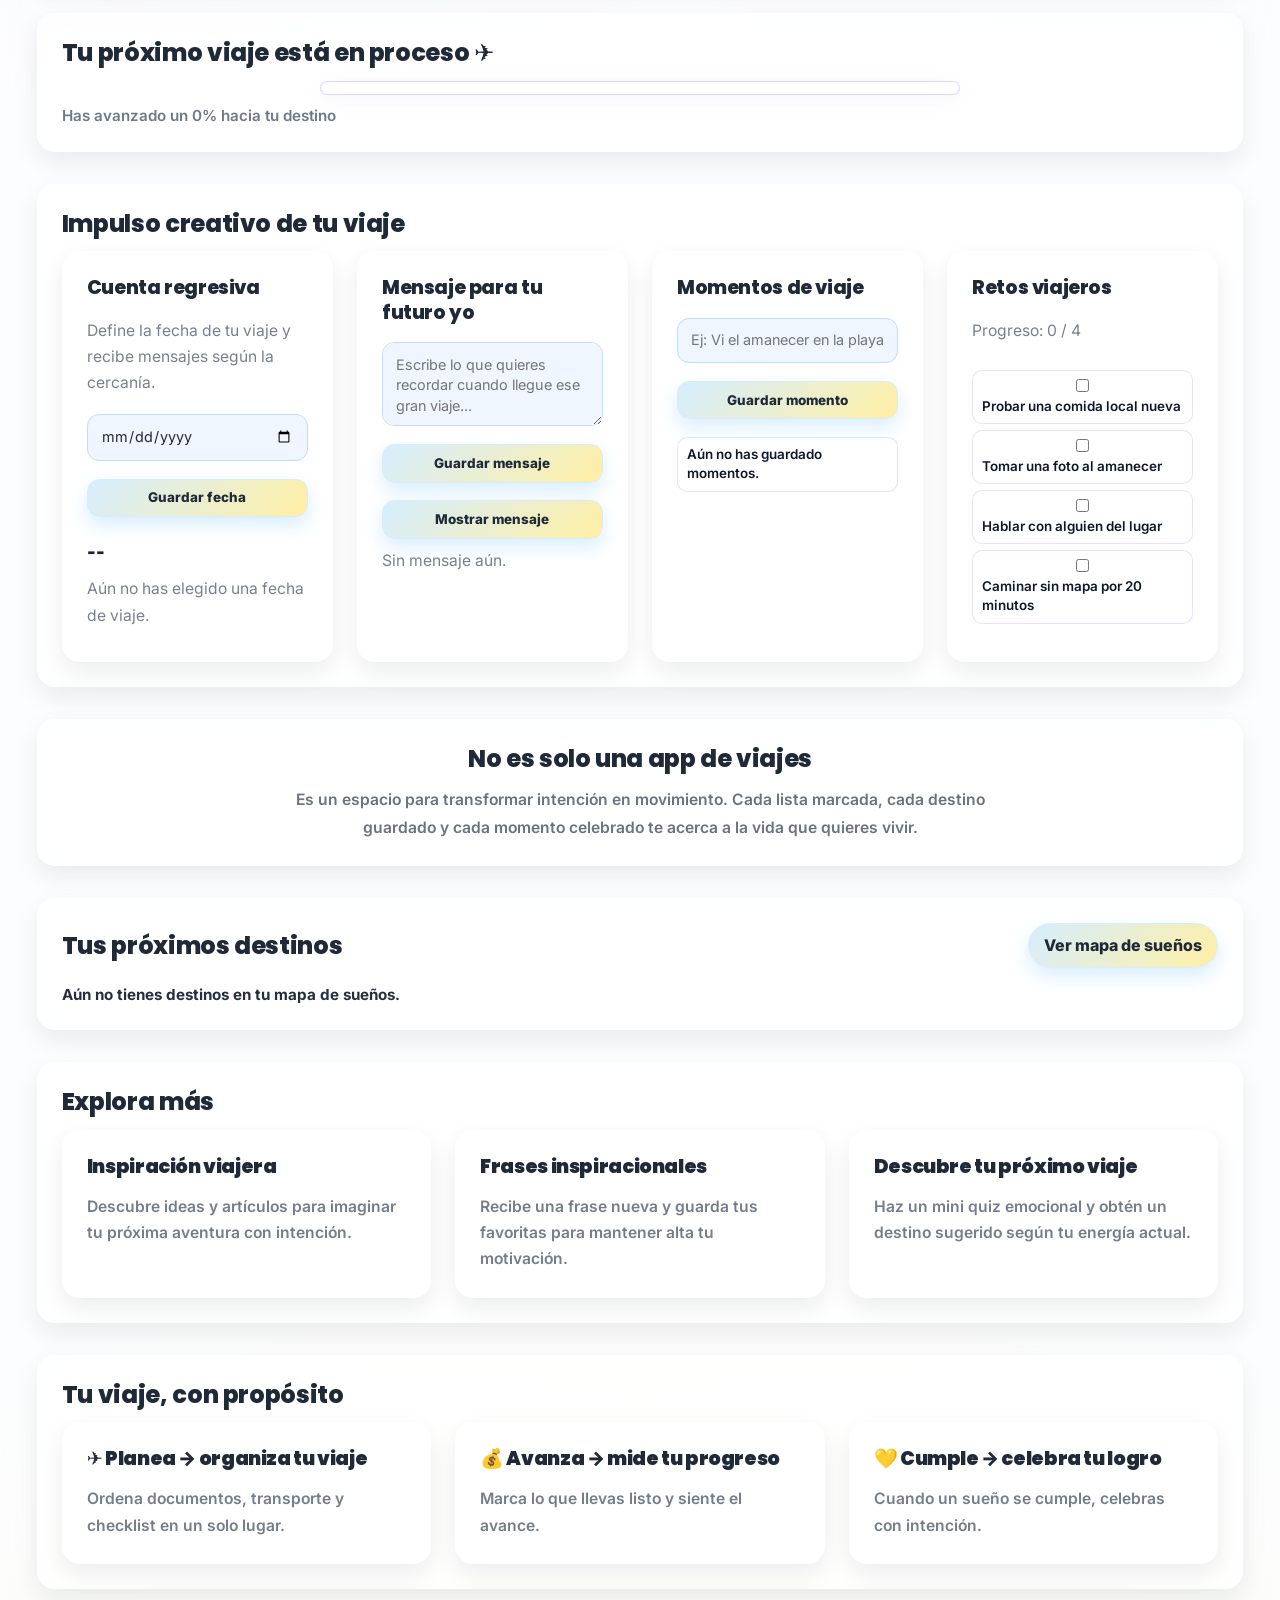
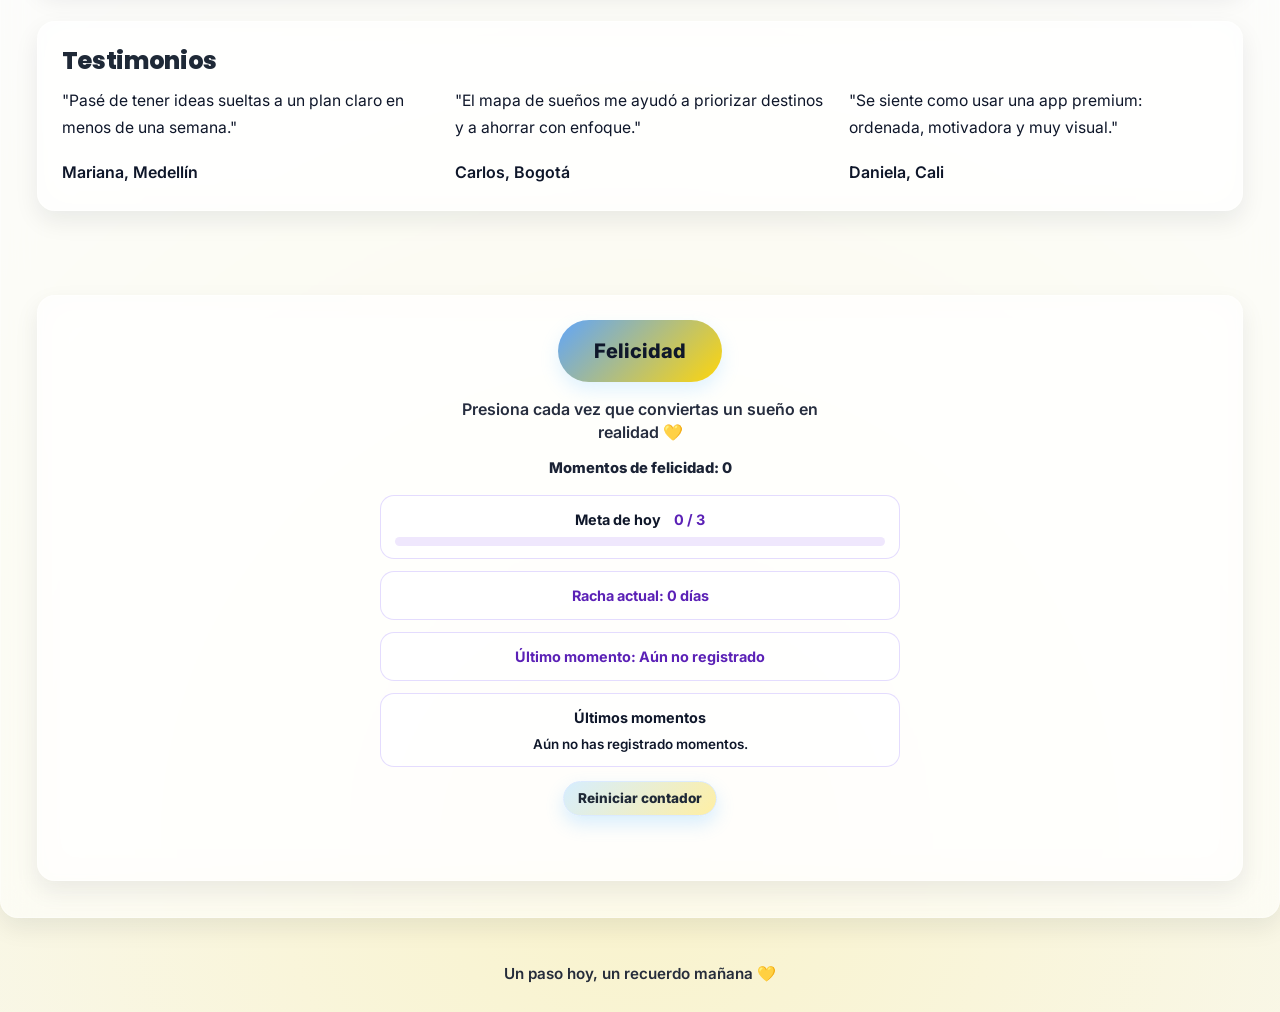
==== commit b5b80756: "nueva versión de la pagina" ====
--- a/index.html
+++ b/index.html
@@ -6,7 +6,7 @@
     <title>ViajecitosCheck</title>
     <link rel="preconnect" href="https://fonts.googleapis.com">
     <link rel="preconnect" href="https://fonts.gstatic.com" crossorigin>
-    <link href="https://fonts.googleapis.com/css2?family=Quicksand:wght@500;700&display=swap" rel="stylesheet">
+    <link href="https://fonts.googleapis.com/css2?family=Inter:wght@400;500;600;700;800&family=Poppins:wght@600;700;800&display=swap" rel="stylesheet">
     <style>
         :root {
             --lilac-deep: #7c3aed;
@@ -1695,9 +1695,46 @@
                 grid-template-columns: repeat(3, minmax(0, 1fr)) !important;
             }
         }
+        /* Mobile header fit fix */
+        @media (max-width: 767px) {
+            .site-header { padding: 0.55rem 0.65rem !important; }
+            .site-header-inner {
+                grid-template-columns: 1fr auto auto !important;
+                grid-template-areas:
+                    "logo toggle theme"
+                    "actions actions actions"
+                    "nav nav nav" !important;
+                gap: 0.5rem !important;
+            }
+            .site-logo { grid-area: logo; font-size: 1.05rem !important; }
+            .nav-toggle { grid-area: toggle; width: 2.35rem; height: 2.35rem; }
+            #themeToggleBtn { grid-area: theme; justify-self: end; }
+            .header-right {
+                grid-area: actions;
+                width: 100%;
+                justify-content: stretch !important;
+            }
+            .auth-actions {
+                display: grid !important;
+                grid-template-columns: repeat(2, minmax(0, 1fr)) !important;
+                width: 100% !important;
+                gap: 0.5rem !important;
+            }
+            .auth-btn {
+                min-width: 0 !important;
+                width: 100% !important;
+                padding: 0.56rem 0.5rem !important;
+                font-size: 0.82rem !important;
+                white-space: nowrap;
+            }
+            .site-nav { grid-area: nav; top: 112px !important; }
+        }
     </style>
+    <link rel="stylesheet" href="assets/css/design-system.css">
+    <link rel="stylesheet" href="assets/css/components.css">
+    <link rel="stylesheet" href="assets/css/pages.css">
 </head>
-<body>
+<body class="page-home">
     <header class="site-header">
         <div class="site-header-inner">
         <div class="site-logo">ViajecitosCheck</div>
@@ -1745,6 +1782,9 @@
                     <a class="nav-agenda" href="blog-viajes.html">📷 Blog viajero</a>
                     <a class="nav-agenda" href="mapa-suenos.html">🌟 Mapa de sueños</a>
                 </nav>
+                <div class="hero-media">
+                    <img src="https://images.unsplash.com/photo-1507525428034-b723cf961d3e?auto=format&fit=crop&w=1400&q=80" alt="Pareja disfrutando un viaje frente al mar">
+                </div>
             </section>
 
             <section class="landing-section">
@@ -1870,6 +1910,24 @@
                         <h3>💛 Cumple → celebra tu logro</h3>
                         <p>Cuando un sueño se cumple, celebras con intención.</p>
                     </div>
+                </div>
+            </section>
+
+            <section class="landing-section">
+                <h2 class="section-title">Testimonios</h2>
+                <div class="testimonials-grid">
+                    <article class="testimonial-card">
+                        <p>"Pasé de tener ideas sueltas a un plan claro en menos de una semana."</p>
+                        <div class="testimonial-author">Mariana, Medellín</div>
+                    </article>
+                    <article class="testimonial-card">
+                        <p>"El mapa de sueños me ayudó a priorizar destinos y a ahorrar con enfoque."</p>
+                        <div class="testimonial-author">Carlos, Bogotá</div>
+                    </article>
+                    <article class="testimonial-card">
+                        <p>"Se siente como usar una app premium: ordenada, motivadora y muy visual."</p>
+                        <div class="testimonial-author">Daniela, Cali</div>
+                    </article>
                 </div>
             </section>
 
--- a/assets/css/design-system.css
+++ b/assets/css/design-system.css
@@ -0,0 +1,125 @@
+:root {
+  --font-sans: "Inter", system-ui, -apple-system, "Segoe UI", Roboto, sans-serif;
+  --font-display: "Poppins", "Inter", system-ui, sans-serif;
+  --color-text: #0f172a;
+  --color-muted: #64748b;
+  --color-blue: #3b82f6;
+  --color-purple: #8b5cf6;
+  --color-yellow: #ffd60a;
+  --color-border: rgba(255, 255, 255, 0.34);
+  --glass-bg: rgba(255, 255, 255, 0.56);
+  --glass-bg-soft: rgba(255, 255, 255, 0.42);
+  --glass-stroke: rgba(255, 255, 255, 0.58);
+  --glass-blur: blur(18px);
+  --surface-0: #f8fafc;
+  --surface-1: #ffffff;
+  --surface-2: #eef2ff;
+  --gradient-main: linear-gradient(135deg, rgba(59, 130, 246, 0.32) 0%, rgba(139, 92, 246, 0.28) 48%, rgba(255, 214, 10, 0.24) 100%);
+  --gradient-cta: linear-gradient(135deg, #3b82f6 0%, #8b5cf6 50%, #ffd60a 100%);
+  --gradient-bg: radial-gradient(circle at 10% 8%, rgba(139, 92, 246, 0.28), transparent 34%),
+    radial-gradient(circle at 86% 10%, rgba(59, 130, 246, 0.24), transparent 32%),
+    radial-gradient(circle at 50% 96%, rgba(255, 214, 10, 0.2), transparent 30%),
+    #f8fafc;
+  --radius-sm: 16px;
+  --radius-md: 20px;
+  --radius-lg: 24px;
+  --radius-pill: 999px;
+  --shadow-sm: 0 10px 26px rgba(15, 23, 42, 0.1);
+  --shadow-md: 0 16px 44px rgba(15, 23, 42, 0.14);
+  --shadow-lg: 0 26px 58px rgba(15, 23, 42, 0.18);
+  --space-1: 0.5rem;
+  --space-2: 0.75rem;
+  --space-3: 1rem;
+  --space-4: 1.5rem;
+  --space-5: 2rem;
+  --space-6: 2.75rem;
+  --space-7: 4rem;
+  --container: min(1200px, calc(100% - 2rem));
+  --motion-fast: 180ms ease;
+  --motion-base: 260ms cubic-bezier(0.22, 1, 0.36, 1);
+}
+
+html[data-theme="dark"] {
+  --color-text: #e2e8f0;
+  --color-muted: #94a3b8;
+  --color-border: rgba(148, 163, 184, 0.3);
+  --glass-bg: rgba(15, 23, 42, 0.6);
+  --glass-bg-soft: rgba(15, 23, 42, 0.45);
+  --glass-stroke: rgba(148, 163, 184, 0.38);
+  --surface-0: #020617;
+  --surface-1: #0f172a;
+  --surface-2: #111827;
+  --gradient-main: linear-gradient(135deg, rgba(59, 130, 246, 0.28) 0%, rgba(139, 92, 246, 0.22) 48%, rgba(255, 214, 10, 0.14) 100%);
+  --gradient-bg: radial-gradient(circle at 10% 8%, rgba(139, 92, 246, 0.22), transparent 34%),
+    radial-gradient(circle at 86% 10%, rgba(59, 130, 246, 0.2), transparent 32%),
+    radial-gradient(circle at 50% 96%, rgba(255, 214, 10, 0.12), transparent 30%),
+    #020617;
+  --shadow-sm: 0 10px 30px rgba(2, 6, 23, 0.55);
+  --shadow-md: 0 18px 48px rgba(2, 6, 23, 0.62);
+  --shadow-lg: 0 28px 62px rgba(2, 6, 23, 0.72);
+}
+
+*,
+*::before,
+*::after {
+  box-sizing: border-box;
+}
+
+html,
+body {
+  margin: 0;
+  padding: 0;
+}
+
+body {
+  min-height: 100vh;
+  font-family: var(--font-sans);
+  color: var(--color-text);
+  background: var(--gradient-bg);
+  line-height: 1.6;
+  overflow-x: hidden;
+}
+
+h1,
+h2,
+h3,
+h4,
+h5,
+h6 {
+  margin: 0;
+  font-family: var(--font-display);
+  color: var(--color-text);
+  letter-spacing: -0.02em;
+}
+
+h1 {
+  font-size: clamp(2.1rem, 4.2vw, 3.8rem);
+}
+
+h2 {
+  font-size: clamp(1.5rem, 2.7vw, 2.3rem);
+}
+
+h3 {
+  font-size: clamp(1.08rem, 1.6vw, 1.35rem);
+}
+
+p {
+  margin: 0;
+  color: var(--color-muted);
+}
+
+a {
+  color: inherit;
+}
+
+img {
+  max-width: 100%;
+  display: block;
+  border-radius: var(--radius-md);
+}
+
+main {
+  width: var(--container);
+  margin: 0 auto;
+}
--- a/assets/css/components.css
+++ b/assets/css/components.css
@@ -0,0 +1,278 @@
+.site-header {
+  position: sticky;
+  top: 0;
+  z-index: 120;
+  width: 100%;
+  padding: 0.75rem 1rem;
+  border-bottom: 1px solid var(--color-border);
+  background: var(--glass-bg-soft);
+  backdrop-filter: var(--glass-blur);
+}
+
+.site-header-inner {
+  width: var(--container);
+  margin: 0 auto;
+  display: flex;
+  align-items: center;
+  gap: 0.85rem;
+}
+
+.site-logo {
+  font-family: var(--font-display);
+  font-weight: 700;
+  font-size: 1.05rem;
+}
+
+.site-nav {
+  margin: 0 auto;
+  display: flex;
+  align-items: center;
+  gap: 0.35rem;
+}
+
+.site-nav a {
+  text-decoration: none;
+  padding: 0.45rem 0.8rem;
+  border-radius: var(--radius-pill);
+  color: var(--color-muted);
+  border: 1px solid transparent;
+  transition: var(--motion-base);
+}
+
+.site-nav a:hover,
+.site-nav a.active {
+  color: var(--color-text);
+  background: var(--glass-bg);
+  border-color: var(--glass-stroke);
+}
+
+.auth-actions {
+  display: flex;
+  align-items: center;
+  gap: 0.5rem;
+}
+
+.auth-btn,
+.btn,
+button {
+  border-radius: var(--radius-pill);
+  border: 1px solid var(--color-border);
+  background: var(--glass-bg);
+  color: var(--color-text);
+  font-family: var(--font-sans);
+  font-weight: 600;
+  padding: 0.58rem 1rem;
+  backdrop-filter: var(--glass-blur);
+  transition: transform var(--motion-fast), box-shadow var(--motion-base), background var(--motion-base);
+}
+
+.auth-btn.primary,
+.btn.primary,
+.hero-main-cta,
+.submit-btn {
+  border: none;
+  background: var(--gradient-cta);
+  color: #fff;
+  box-shadow: var(--shadow-md);
+}
+
+.auth-btn:hover,
+.btn:hover,
+button:hover,
+.hero-main-cta:hover,
+.submit-btn:hover {
+  transform: translateY(-2px);
+  box-shadow: var(--shadow-lg);
+}
+
+.shell,
+.card {
+  width: var(--container);
+  margin: 1.8rem auto 2.8rem;
+  border-radius: var(--radius-lg);
+  border: 1px solid var(--glass-stroke);
+  background: var(--glass-bg);
+  box-shadow: var(--shadow-md);
+  backdrop-filter: var(--glass-blur);
+  padding: clamp(1.15rem, 2.8vw, 2.4rem);
+}
+
+.landing-section,
+.section,
+.form-block,
+.posts-panel,
+.dreams-panel,
+.quote-card,
+.quiz-card,
+.result-card,
+.article-card,
+.explore-card,
+.action-card,
+.mini-card,
+.benefit-card,
+.dream-card,
+.post-card,
+.spotlight-card {
+  border-radius: var(--radius-md);
+  border: 1px solid var(--glass-stroke);
+  background: var(--glass-bg);
+  box-shadow: var(--shadow-sm);
+  backdrop-filter: var(--glass-blur);
+  transition: transform var(--motion-base), box-shadow var(--motion-base), border-color var(--motion-base);
+  padding: clamp(1rem, 2.2vw, 1.5rem);
+}
+
+.article-card:hover,
+.explore-card:hover,
+.action-card:hover,
+.mini-card:hover,
+.benefit-card:hover,
+.dream-card:hover,
+.quote-card:hover,
+.post-card:hover,
+.spotlight-card:hover {
+  transform: translateY(-4px);
+  box-shadow: var(--shadow-md);
+  border-color: rgba(59, 130, 246, 0.38);
+}
+
+input,
+select,
+textarea,
+.mini-input,
+.mini-textarea {
+  width: 100%;
+  border-radius: var(--radius-sm);
+  border: 1px solid var(--color-border);
+  background: rgba(255, 255, 255, 0.6);
+  color: var(--color-text);
+  padding: 0.72rem 0.84rem;
+  font-family: var(--font-sans);
+  transition: var(--motion-fast);
+}
+
+html[data-theme="dark"] input,
+html[data-theme="dark"] select,
+html[data-theme="dark"] textarea,
+html[data-theme="dark"] .mini-input,
+html[data-theme="dark"] .mini-textarea {
+  background: rgba(15, 23, 42, 0.65);
+}
+
+input:focus,
+select:focus,
+textarea:focus {
+  outline: none;
+  border-color: var(--color-blue);
+  box-shadow: 0 0 0 3px rgba(59, 130, 246, 0.22);
+}
+
+.hero-section {
+  display: grid;
+  gap: 1.2rem;
+  text-align: left;
+  padding: clamp(1.3rem, 3vw, 2.7rem);
+  background: var(--gradient-main);
+}
+
+.hero-label {
+  justify-self: start;
+  padding: 0.35rem 0.85rem;
+  border-radius: var(--radius-pill);
+  border: 1px solid var(--glass-stroke);
+  background: var(--glass-bg);
+  color: var(--color-text);
+  font-weight: 600;
+  font-size: 0.8rem;
+}
+
+.subtitle,
+.intro,
+.section-lead {
+  color: var(--color-muted);
+}
+
+.subtitle {
+  font-size: clamp(1rem, 1.5vw, 1.2rem);
+  line-height: 1.75;
+  max-width: 64ch;
+}
+
+.intro,
+.section-lead,
+.emotional-text {
+  font-size: clamp(0.98rem, 1.2vw, 1.08rem);
+  line-height: 1.75;
+  max-width: 70ch;
+}
+
+.section-title {
+  letter-spacing: -0.015em;
+  margin-bottom: 0.8rem;
+}
+
+@media (max-width: 900px) {
+  .site-header-inner {
+    flex-wrap: wrap;
+  }
+
+  .site-nav {
+    order: 3;
+    width: 100%;
+    justify-content: center;
+    flex-wrap: wrap;
+  }
+
+  .auth-actions {
+    width: 100%;
+    justify-content: center;
+  }
+
+  .shell,
+  .card {
+    margin: 1rem auto 1.5rem;
+    padding: 1rem;
+  }
+}
+
+body {
+  font-family: var(--font-sans) !important;
+  color: var(--color-text) !important;
+  background: var(--gradient-bg) !important;
+}
+
+.site-header,
+.shell,
+.card,
+.landing-section,
+.section,
+.form-block,
+.posts-panel,
+.dreams-panel,
+.quote-card,
+.quiz-card,
+.result-card,
+.article-card,
+.explore-card,
+.action-card,
+.mini-card,
+.benefit-card,
+.dream-card,
+.post-card,
+.spotlight-card {
+  border-color: var(--color-border) !important;
+  background: var(--glass-bg) !important;
+}
+
+h1,
+h2,
+h3,
+h4,
+h5,
+h6,
+.site-logo {
+  font-family: var(--font-display) !important;
+  color: var(--color-text) !important;
+  background: none !important;
+  -webkit-text-fill-color: currentColor !important;
+}
--- a/assets/css/pages.css
+++ b/assets/css/pages.css
@@ -0,0 +1,351 @@
+.landing-shell {
+  display: flex;
+  flex-direction: column;
+  gap: var(--space-5);
+}
+
+.creative-grid,
+.actions-grid,
+.explore-grid,
+.benefits-grid,
+.article-grid,
+.dream-preview-grid,
+.testimonials-grid {
+  display: grid;
+  gap: var(--space-4);
+  grid-template-columns: repeat(auto-fit, minmax(230px, 1fr));
+}
+
+.hero-main-cta {
+  display: inline-flex;
+  align-items: center;
+  justify-content: center;
+  width: fit-content;
+  text-decoration: none;
+  font-weight: 700;
+}
+
+.hero-media {
+  border-radius: var(--radius-lg);
+  overflow: hidden;
+  box-shadow: var(--shadow-md);
+}
+
+.hero-media img {
+  width: 100%;
+  height: 100%;
+  min-height: 260px;
+  object-fit: cover;
+}
+
+.hero-nav-block {
+  display: flex;
+  flex-wrap: wrap;
+  gap: 0.65rem;
+}
+
+.hero-nav-block a,
+.nav-agenda,
+.pill-link {
+  display: inline-flex;
+  align-items: center;
+  text-decoration: none;
+  border-radius: var(--radius-pill);
+  padding: 0.52rem 0.95rem;
+  border: 1px solid var(--color-border);
+  background: var(--glass-bg);
+  color: var(--color-text);
+}
+
+.explore-card,
+.action-card,
+.benefit-card,
+.mini-card,
+.article-card,
+.dream-card,
+.testimonial-card {
+  display: flex !important;
+  flex-direction: column;
+  justify-content: flex-start;
+  gap: 0.55rem;
+  width: 100% !important;
+  min-width: 0;
+  text-decoration: none;
+}
+
+.explore-card h3,
+.action-card h3,
+.benefit-card h3,
+.mini-card h3,
+.article-title {
+  font-size: clamp(1.04rem, 1.5vw, 1.24rem);
+  line-height: 1.3;
+}
+
+.explore-card p,
+.action-card p,
+.benefit-card p,
+.mini-card p,
+.article-desc,
+.testimonial-card p {
+  font-size: 0.98rem;
+  line-height: 1.68;
+}
+
+.testimonial-author {
+  margin-top: 0.65rem;
+  color: var(--color-text);
+  font-weight: 600;
+}
+
+/* Home cinematic */
+.page-home .hero-section {
+  min-height: min(74vh, 680px);
+  align-items: end;
+  background: linear-gradient(0deg, rgba(2, 6, 23, 0.34), rgba(2, 6, 23, 0.08)),
+    url("https://images.unsplash.com/photo-1469474968028-56623f02e42e?auto=format&fit=crop&w=1800&q=80")
+      center/cover no-repeat !important;
+}
+
+.page-home .hero-section .subtitle,
+.page-home .hero-section h1 {
+  color: #f8fafc !important;
+}
+
+.page-home .hero-section h1 {
+  max-width: 16ch;
+  text-shadow: 0 12px 36px rgba(2, 6, 23, 0.5);
+}
+
+.page-home .hero-section .hero-label,
+.page-home .hero-section .hero-nav-block a {
+  background: rgba(255, 255, 255, 0.2) !important;
+  color: #ffffff !important;
+  border-color: rgba(255, 255, 255, 0.4) !important;
+}
+
+.page-home .hero-main-cta {
+  padding: 0.82rem 1.35rem;
+  font-size: 1rem;
+}
+
+.page-home .landing-section:not(.hero-section) {
+  background: var(--glass-bg) !important;
+}
+
+/* Agenda clarity */
+.page-agenda main.shell {
+  background: rgba(255, 255, 255, 0.72) !important;
+}
+
+.page-agenda .checklist-grid {
+  display: grid;
+  grid-template-columns: repeat(auto-fit, minmax(280px, 1fr));
+  gap: var(--space-4);
+}
+
+.page-agenda .section.check-card,
+.page-agenda .agenda-progress-panel,
+.page-agenda .agenda-dashboard-header {
+  background: rgba(255, 255, 255, 0.8) !important;
+}
+
+.page-agenda .list li {
+  margin-bottom: 0.55rem;
+}
+
+.page-agenda .list label {
+  line-height: 1.5;
+  color: var(--color-text) !important;
+}
+
+.page-agenda .budget-grid {
+  display: grid;
+  grid-template-columns: repeat(2, minmax(0, 1fr));
+  gap: var(--space-4);
+}
+
+.page-agenda .savings {
+  grid-column: 1 / -1;
+}
+
+/* Dream map aspirational */
+.page-mapa {
+  animation: dreamyFlow 16s linear infinite alternate;
+}
+
+.page-mapa .app-layout {
+  display: grid;
+  grid-template-columns: minmax(320px, 430px) minmax(0, 1fr);
+  gap: var(--space-4);
+}
+
+.page-mapa .dream-grid {
+  display: grid;
+  grid-template-columns: repeat(auto-fit, minmax(245px, 1fr));
+  gap: var(--space-4);
+}
+
+.page-mapa .spotlight-card {
+  background: var(--gradient-main) !important;
+}
+
+.page-mapa .spotlight-media img {
+  min-height: 220px;
+  object-fit: cover;
+}
+
+/* Blog editorial */
+.page-blog .blog-layout {
+  display: grid;
+  grid-template-columns: minmax(320px, 430px) minmax(0, 1fr);
+  gap: var(--space-4);
+  align-items: start;
+}
+
+.page-blog .blog-grid {
+  display: grid;
+  grid-template-columns: repeat(auto-fit, minmax(250px, 1fr));
+  gap: var(--space-4);
+}
+
+.page-blog .post-card .post-title,
+.page-blog .post-card h3 {
+  font-size: clamp(1.06rem, 1.4vw, 1.26rem);
+}
+
+.page-blog .post-card img {
+  min-height: 210px;
+  object-fit: cover;
+}
+
+/* Inspiration discovery */
+.page-inspiracion .article-grid {
+  grid-template-columns: repeat(auto-fit, minmax(255px, 1fr));
+  gap: var(--space-4);
+}
+
+.page-inspiracion .article-card img {
+  height: 220px !important;
+  object-fit: cover;
+}
+
+.page-inspiracion .article-card:hover {
+  transform: translateY(-5px) scale(1.01);
+}
+
+/* Quotes calm */
+.page-frases .shell {
+  max-width: 780px;
+}
+
+.page-frases .quote-card {
+  text-align: center;
+  padding: clamp(1.4rem, 3vw, 2rem) !important;
+}
+
+.page-frases .quote-text {
+  font-size: clamp(1.2rem, 2.3vw, 1.65rem) !important;
+  line-height: 1.65;
+}
+
+.page-frases .btn-row {
+  justify-content: center;
+}
+
+/* Quiz interaction */
+.page-descubre .shell {
+  max-width: 860px;
+}
+
+.page-descubre .quiz-card,
+.page-descubre .result-card {
+  padding: clamp(1.1rem, 2.6vw, 1.65rem) !important;
+}
+
+.page-descubre .question {
+  font-size: clamp(1.2rem, 1.8vw, 1.38rem);
+  font-weight: 700;
+  margin-bottom: 0.9rem;
+}
+
+.page-descubre .progress {
+  margin-top: 0.7rem;
+  font-size: 0.92rem;
+}
+
+.page-descubre .options {
+  gap: 0.7rem !important;
+}
+
+.page-descubre .options button {
+  width: 100%;
+  justify-content: flex-start;
+  text-align: left;
+  padding: 0.78rem 0.95rem !important;
+  transition: transform var(--motion-fast), box-shadow var(--motion-base), background var(--motion-base);
+}
+
+.page-descubre .options button:hover {
+  transform: translateX(4px);
+}
+
+.page-descubre .result-card.show {
+  animation: revealResult var(--motion-base) both;
+}
+
+@keyframes revealResult {
+  from {
+    opacity: 0;
+    transform: translateY(8px);
+  }
+  to {
+    opacity: 1;
+    transform: translateY(0);
+  }
+}
+
+@keyframes dreamyFlow {
+  from {
+    background-position: 0% 30%;
+  }
+  to {
+    background-position: 100% 60%;
+  }
+}
+
+@media (max-width: 980px) {
+  .page-blog .blog-layout,
+  .page-mapa .app-layout {
+    grid-template-columns: 1fr;
+  }
+}
+
+@media (max-width: 760px) {
+  .creative-grid,
+  .actions-grid,
+  .explore-grid,
+  .benefits-grid,
+  .article-grid,
+  .dream-preview-grid,
+  .testimonials-grid {
+    grid-template-columns: 1fr;
+  }
+
+  .hero-nav-block a,
+  .nav-agenda,
+  .pill-link {
+    width: 100%;
+    justify-content: center;
+  }
+
+  .page-home .hero-section {
+    min-height: 62vh;
+  }
+}
+
+@media (max-width: 640px) {
+  .page-agenda .budget-grid {
+    grid-template-columns: 1fr;
+  }
+}
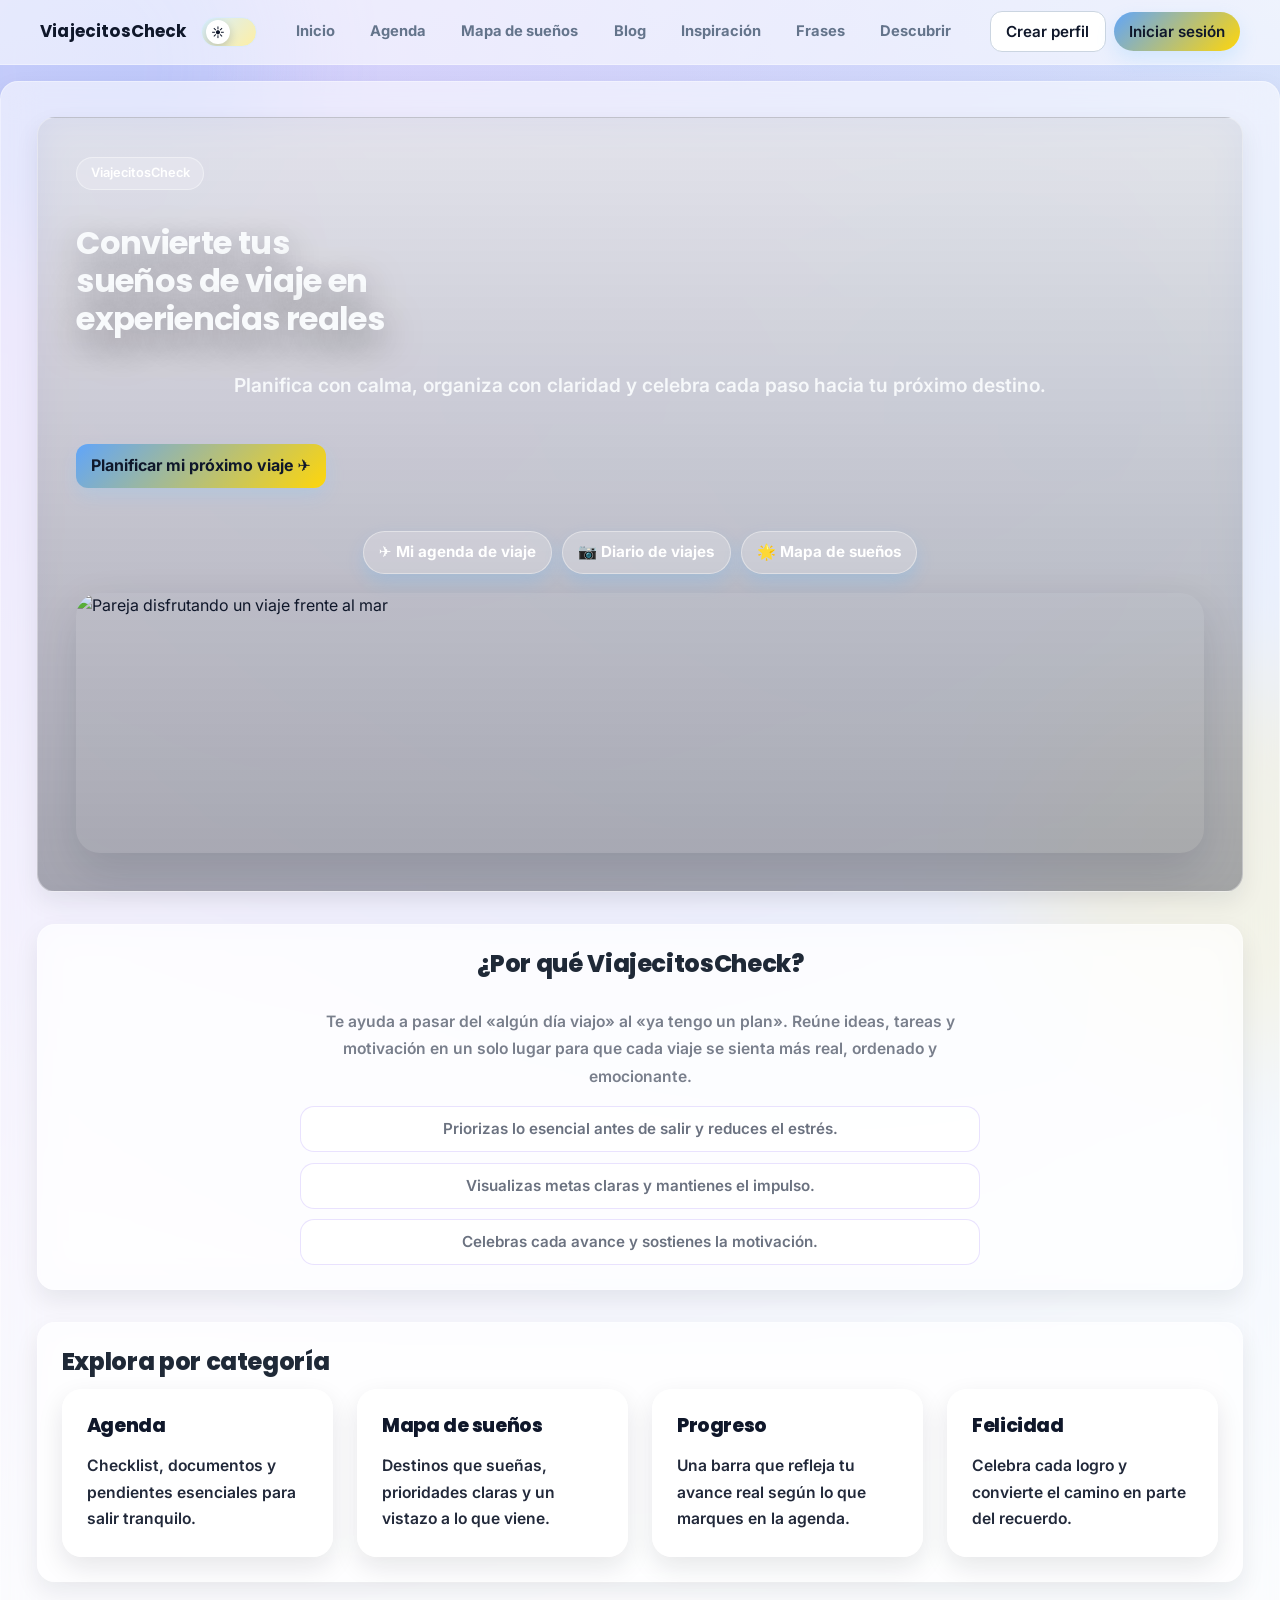
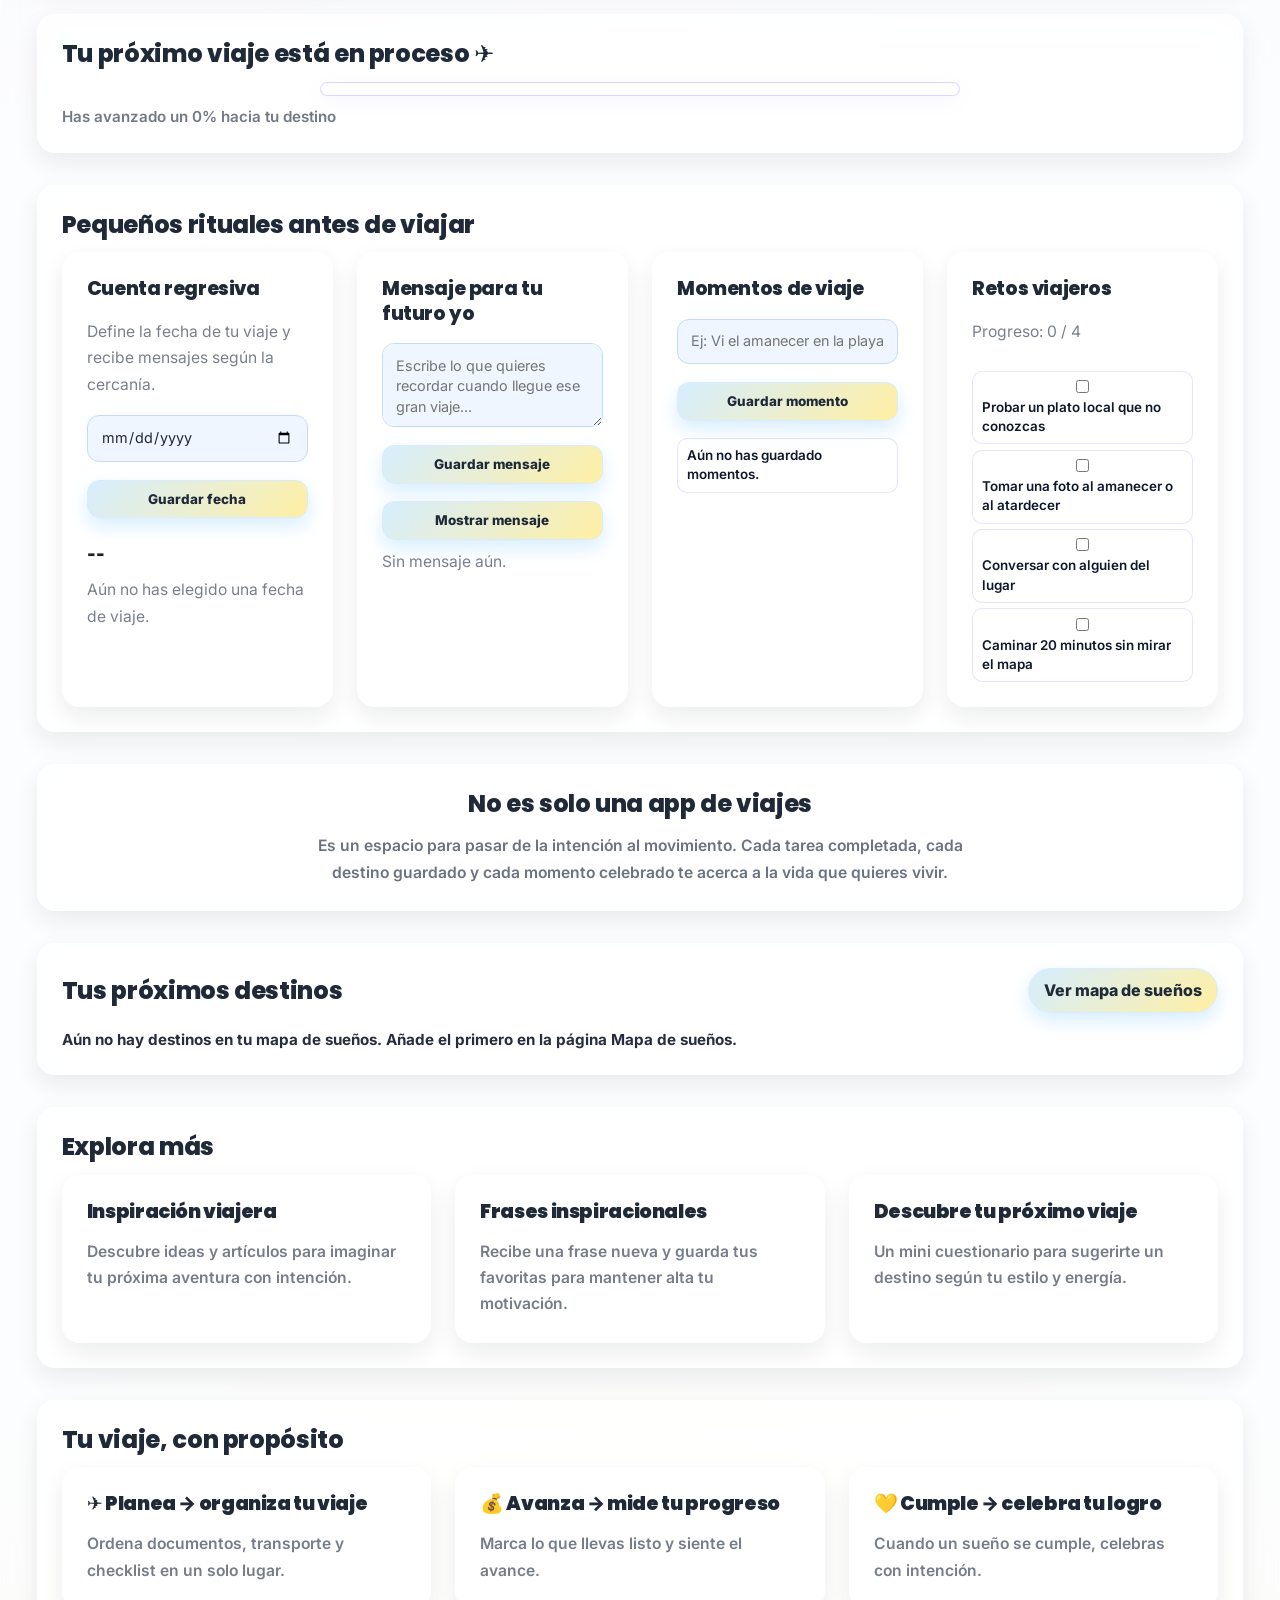
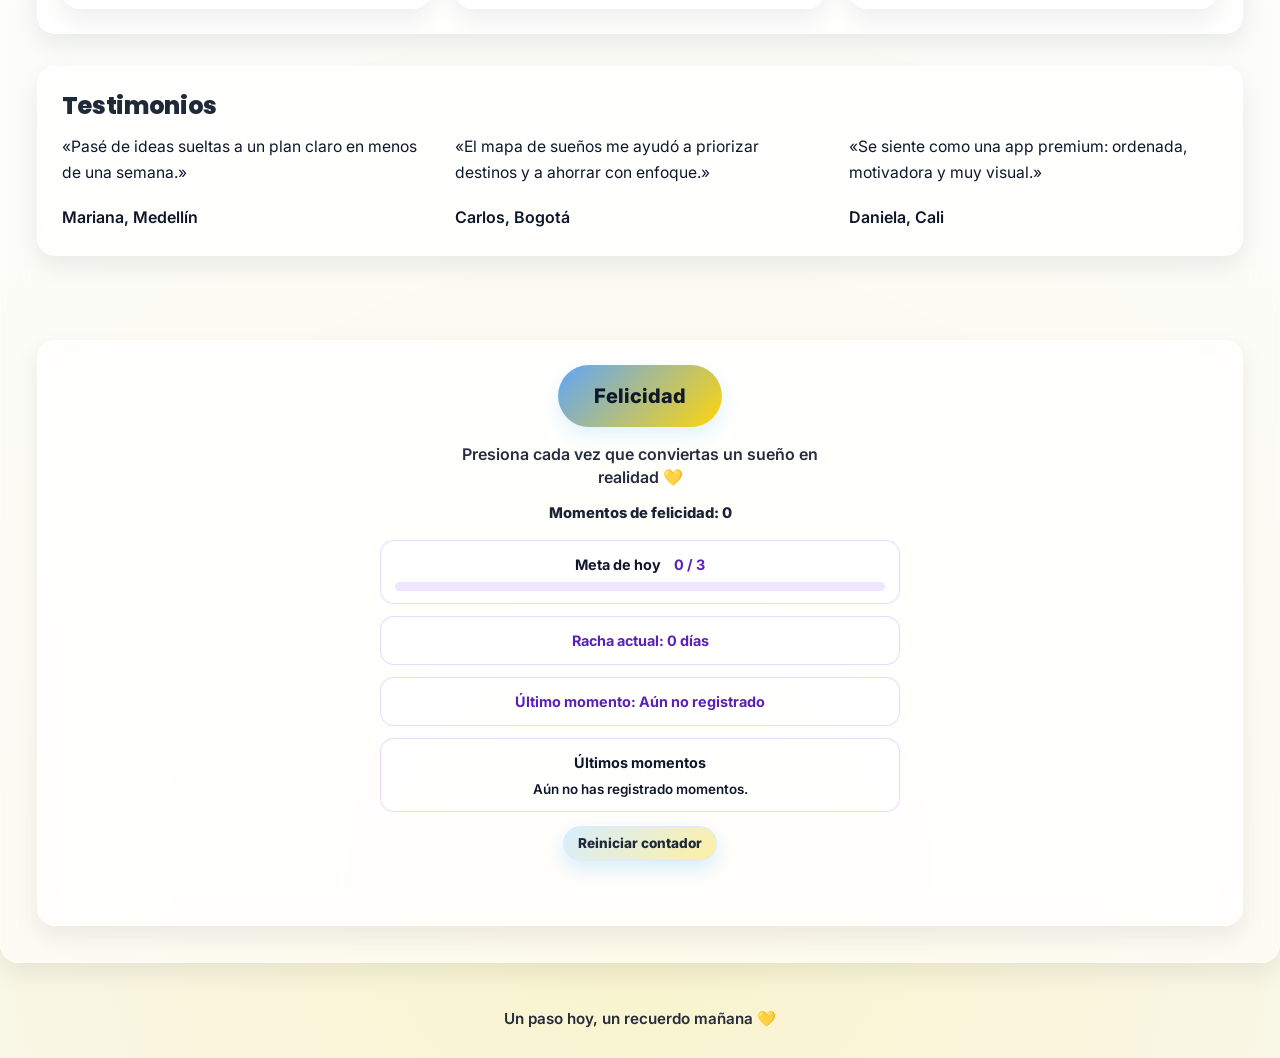
==== commit fa4038f5: "ajustes palabras página web" ====
--- a/index.html
+++ b/index.html
@@ -3,7 +3,7 @@
 <head>
     <meta charset="UTF-8">
     <meta name="viewport" content="width=device-width, initial-scale=1.0">
-    <title>ViajecitosCheck</title>
+    <title>ViajecitosCheck — Planifica tu próximo viaje</title>
     <link rel="preconnect" href="https://fonts.googleapis.com">
     <link rel="preconnect" href="https://fonts.gstatic.com" crossorigin>
     <link href="https://fonts.googleapis.com/css2?family=Inter:wght@400;500;600;700;800&family=Poppins:wght@600;700;800&display=swap" rel="stylesheet">
@@ -1738,18 +1738,18 @@
     <header class="site-header">
         <div class="site-header-inner">
         <div class="site-logo">ViajecitosCheck</div>
-        <button type="button" class="nav-toggle" id="navToggleBtn" aria-label="Abrir menu">☰</button>
+        <button type="button" class="nav-toggle" id="navToggleBtn" aria-label="Abrir menú">☰</button>
         <button type="button" class="auth-btn" id="themeToggleBtn" aria-label="Cambiar tema" aria-pressed="false" title="Cambiar tema">
             <span class="theme-knob" aria-hidden="true">☀</span>
         </button>
-        <nav class="site-nav" aria-label="Menu principal">
+        <nav class="site-nav" aria-label="Menú principal">
             <a href="index.html">Inicio</a>
             <a href="agenda-viaje.html">Agenda</a>
             <a href="mapa-suenos.html">Mapa de sueños</a>
             <a href="blog-viajes.html">Blog</a>
             <a href="inspiracion-viajera.html">Inspiración</a>
             <a href="frases-inspiracionales.html">Frases</a>
-            <a href="descubre-tu-viaje.html">Quiz</a>
+            <a href="descubre-tu-viaje.html">Descubrir</a>
         </nav>
         <div class="header-right">
             <div class="user-badge" id="userBadge" aria-live="polite">
@@ -1774,12 +1774,12 @@
             <section class="landing-section hero-section">
                 <span class="hero-label">ViajecitosCheck</span>
                 <h1>Convierte tus sueños de viaje en experiencias reales</h1>
-                <p class="subtitle">Planifica, organiza y cumple cada viaje que imaginas</p>
-                <a class="hero-main-cta" href="agenda-viaje.html">Crear mi próximo viaje ✈️</a>
+                <p class="subtitle">Planifica con calma, organiza con claridad y celebra cada paso hacia tu próximo destino.</p>
+                <a class="hero-main-cta" href="agenda-viaje.html">Planificar mi próximo viaje ✈️</a>
 
                 <nav class="hero-nav-block" aria-label="Accesos principales">
-                    <a class="nav-agenda" href="agenda-viaje.html">✈️ Agenda para mi viaje</a>
-                    <a class="nav-agenda" href="blog-viajes.html">📷 Blog viajero</a>
+                    <a class="nav-agenda" href="agenda-viaje.html">✈️ Mi agenda de viaje</a>
+                    <a class="nav-agenda" href="blog-viajes.html">📷 Diario de viajes</a>
                     <a class="nav-agenda" href="mapa-suenos.html">🌟 Mapa de sueños</a>
                 </nav>
                 <div class="hero-media">
@@ -1789,34 +1789,34 @@
 
             <section class="landing-section">
                 <div class="about-wrap">
-                    <h2 class="section-title">¿Por qué existe ViajecitosCheck?</h2>
-                    <p class="section-lead">Nace para ayudarte a pasar del "algún día viajo" al "ya tengo un plan". Centraliza tus ideas, tareas y motivación para que cada viaje se vuelva más real, ordenado y emocionante.</p>
+                    <h2 class="section-title">¿Por qué ViajecitosCheck?</h2>
+                    <p class="section-lead">Te ayuda a pasar del «algún día viajo» al «ya tengo un plan». Reúne ideas, tareas y motivación en un solo lugar para que cada viaje se sienta más real, ordenado y emocionante.</p>
                     <ul class="about-list">
-                        <li>Organizas lo importante antes de salir y reduces estrés.</li>
-                        <li>Visualizas metas claras para no perder el impulso.</li>
-                        <li>Celebras cada avance para sostener tu motivación.</li>
+                        <li>Priorizas lo esencial antes de salir y reduces el estrés.</li>
+                        <li>Visualizas metas claras y mantienes el impulso.</li>
+                        <li>Celebras cada avance y sostienes la motivación.</li>
                     </ul>
                 </div>
             </section>
 
             <section class="landing-section">
-                <h2 class="section-title">¿Qué puedes hacer?</h2>
+                <h2 class="section-title">Explora por categoría</h2>
                 <div class="actions-grid">
                     <article class="action-card">
                         <h3>Agenda</h3>
-                        <p>Controla checklist, documentos, tiempos y pendientes esenciales del viaje.</p>
+                        <p>Checklist, documentos y pendientes esenciales para salir tranquilo.</p>
                     </article>
                     <article class="action-card">
                         <h3>Mapa de sueños</h3>
-                        <p>Guarda destinos soñados, prioriza ideas y visualiza próximos pasos.</p>
+                        <p>Destinos que sueñas, prioridades claras y un vistazo a lo que viene.</p>
                     </article>
                     <article class="action-card">
                         <h3>Progreso</h3>
-                        <p>Mide tu avance real con una barra que se actualiza desde tu agenda.</p>
+                        <p>Una barra que refleja tu avance real según lo que marques en la agenda.</p>
                     </article>
                     <article class="action-card">
                         <h3>Felicidad</h3>
-                        <p>Registra cada logro y convierte tu proceso en una experiencia positiva.</p>
+                        <p>Celebra cada logro y convierte el camino en parte del recuerdo.</p>
                     </article>
                 </div>
             </section>
@@ -1830,7 +1830,7 @@
             </section>
 
             <section class="landing-section">
-                <h2 class="section-title">Impulso creativo de tu viaje</h2>
+                <h2 class="section-title">Pequeños rituales antes de viajar</h2>
                 <div class="creative-grid">
                     <article class="mini-card">
                         <h3 class="mini-title">Cuenta regresiva</h3>
@@ -1866,7 +1866,7 @@
 
             <section class="landing-section emotional-section">
                 <h2 class="section-title">No es solo una app de viajes</h2>
-                <p class="emotional-text">Es un espacio para transformar intención en movimiento. Cada lista marcada, cada destino guardado y cada momento celebrado te acerca a la vida que quieres vivir.</p>
+                <p class="emotional-text">Es un espacio para pasar de la intención al movimiento. Cada tarea completada, cada destino guardado y cada momento celebrado te acerca a la vida que quieres vivir.</p>
             </section>
 
             <section class="landing-section">
@@ -1890,7 +1890,7 @@
                     </a>
                     <a class="explore-card" href="descubre-tu-viaje.html">
                         <h3>Descubre tu próximo viaje</h3>
-                        <p>Haz un mini quiz emocional y obtén un destino sugerido según tu energía actual.</p>
+                        <p>Un mini cuestionario para sugerirte un destino según tu estilo y energía.</p>
                     </a>
                 </div>
             </section>
@@ -1917,15 +1917,15 @@
                 <h2 class="section-title">Testimonios</h2>
                 <div class="testimonials-grid">
                     <article class="testimonial-card">
-                        <p>"Pasé de tener ideas sueltas a un plan claro en menos de una semana."</p>
+                        <p>«Pasé de ideas sueltas a un plan claro en menos de una semana.»</p>
                         <div class="testimonial-author">Mariana, Medellín</div>
                     </article>
                     <article class="testimonial-card">
-                        <p>"El mapa de sueños me ayudó a priorizar destinos y a ahorrar con enfoque."</p>
+                        <p>«El mapa de sueños me ayudó a priorizar destinos y a ahorrar con enfoque.»</p>
                         <div class="testimonial-author">Carlos, Bogotá</div>
                     </article>
                     <article class="testimonial-card">
-                        <p>"Se siente como usar una app premium: ordenada, motivadora y muy visual."</p>
+                        <p>«Se siente como una app premium: ordenada, motivadora y muy visual.»</p>
                         <div class="testimonial-author">Daniela, Cali</div>
                     </article>
                 </div>
@@ -1973,7 +1973,7 @@
 
             <form id="authForm" class="modal-form">
                 <input id="authName" type="text" placeholder="Nombre" required autocomplete="name" />
-                <input id="authEmail" type="email" placeholder="Email" required autocomplete="email" />
+                <input id="authEmail" type="email" placeholder="Correo electrónico" required autocomplete="email" />
                 <div id="authPhotoBlock">
                     <label class="field-label" for="authPhoto">Foto de perfil (opcional)</label>
                     <input id="authPhoto" type="file" accept="image/*" />
@@ -2260,10 +2260,10 @@
         const retosProgress = document.getElementById("retosProgress");
 
         const DEFAULT_RETOS = [
-            { id: "r1", text: "Probar una comida local nueva", done: false },
-            { id: "r2", text: "Tomar una foto al amanecer", done: false },
-            { id: "r3", text: "Hablar con alguien del lugar", done: false },
-            { id: "r4", text: "Caminar sin mapa por 20 minutos", done: false },
+            { id: "r1", text: "Probar un plato local que no conozcas", done: false },
+            { id: "r2", text: "Tomar una foto al amanecer o al atardecer", done: false },
+            { id: "r3", text: "Conversar con alguien del lugar", done: false },
+            { id: "r4", text: "Caminar 20 minutos sin mirar el mapa", done: false },
         ];
 
         function startOfToday() {
@@ -2307,7 +2307,7 @@
             if (countdownDateInput && data.date) countdownDateInput.value = data.date;
             const days = data.date ? daysUntil(data.date) : null;
             if (countdownDays) {
-                countdownDays.textContent = days === null ? "--" : (days >= 0 ? "Faltan " + days + " día(s)" : "Fecha vencida");
+                countdownDays.textContent = days === null ? "--" : (days >= 0 ? "Faltan " + days + " día(s)" : "La fecha ya pasó");
             }
             if (countdownMessage) {
                 countdownMessage.textContent = countdownTextFromDays(days);
@@ -2507,7 +2507,7 @@
             const top = items.slice(0, 3);
             if (top.length === 0) {
                 const empty = document.createElement("p");
-                empty.textContent = "Aún no tienes destinos en tu mapa de sueños.";
+                empty.textContent = "Aún no hay destinos en tu mapa de sueños. Añade el primero en la página Mapa de sueños.";
                 const isDark = document.documentElement.getAttribute("data-theme") === "dark";
                 empty.style.color = isDark ? "#cbd5e1" : "#86198f";
                 empty.style.fontWeight = "700";
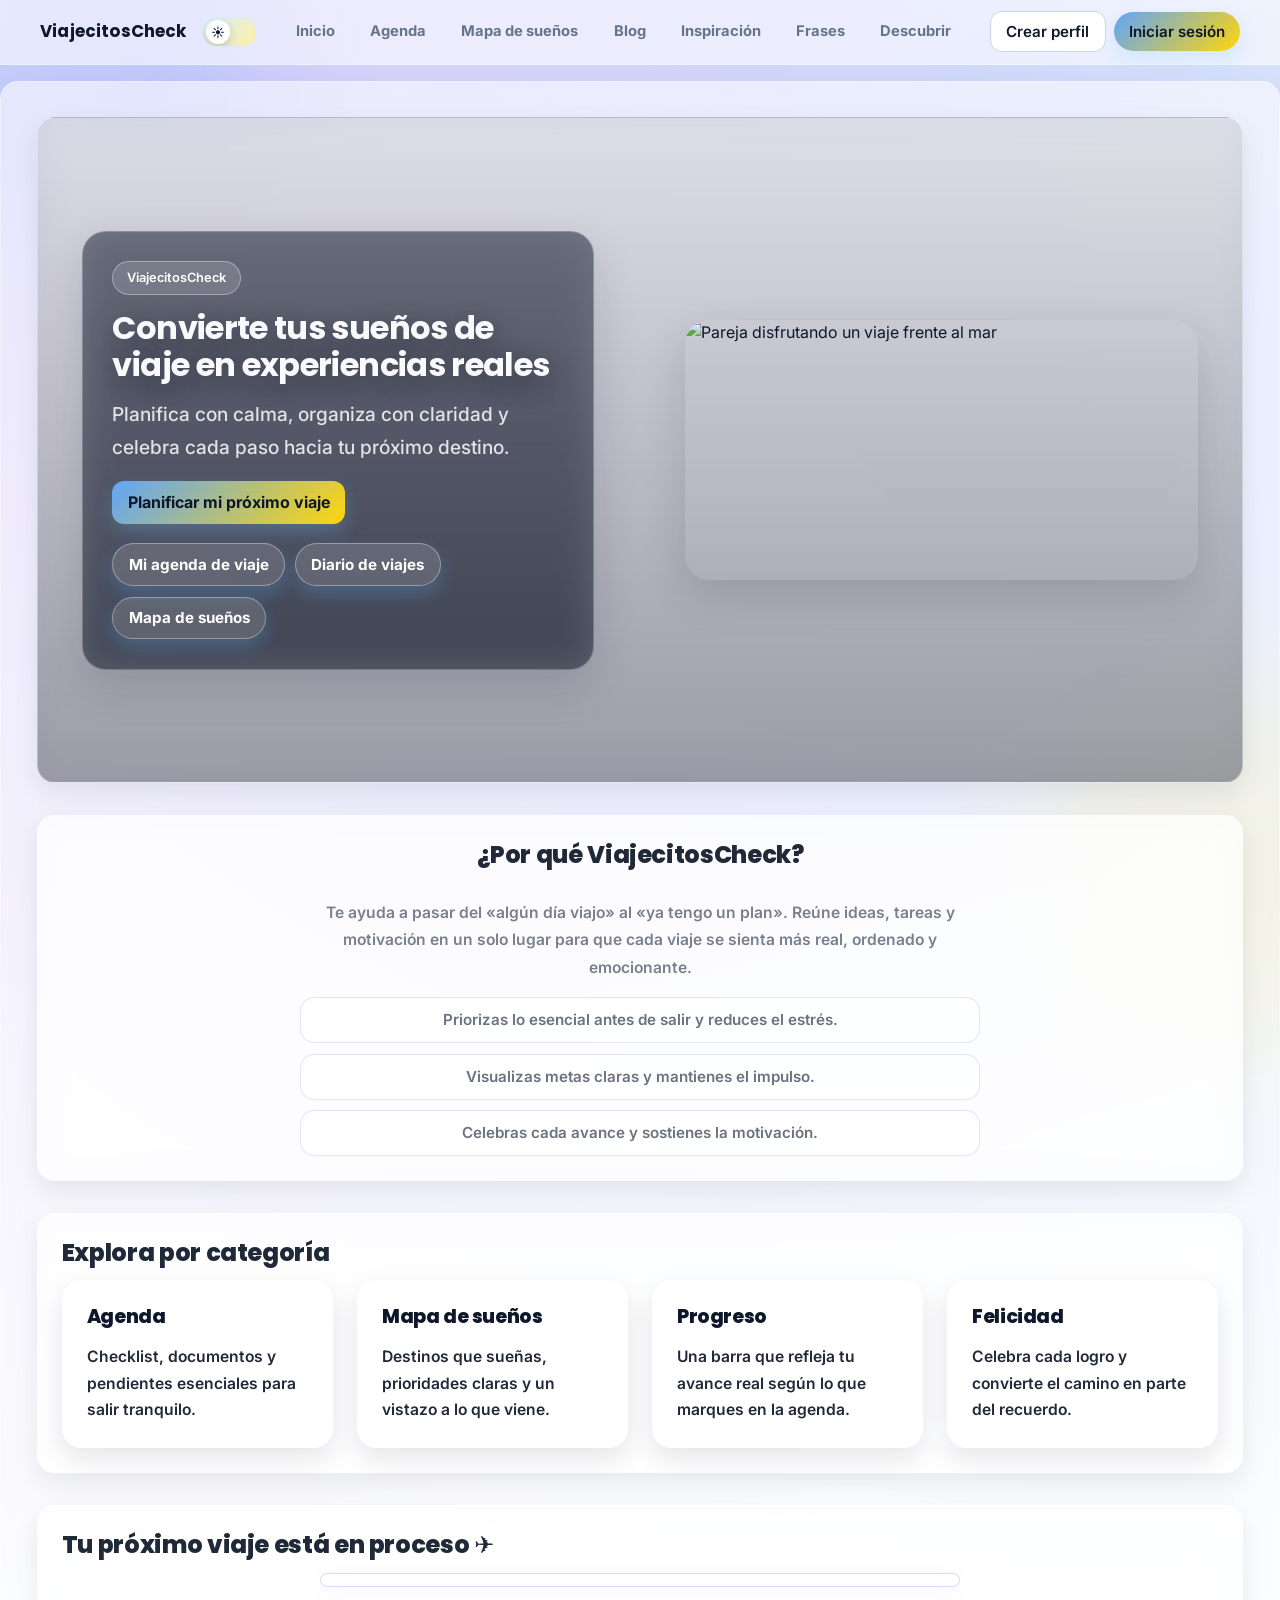
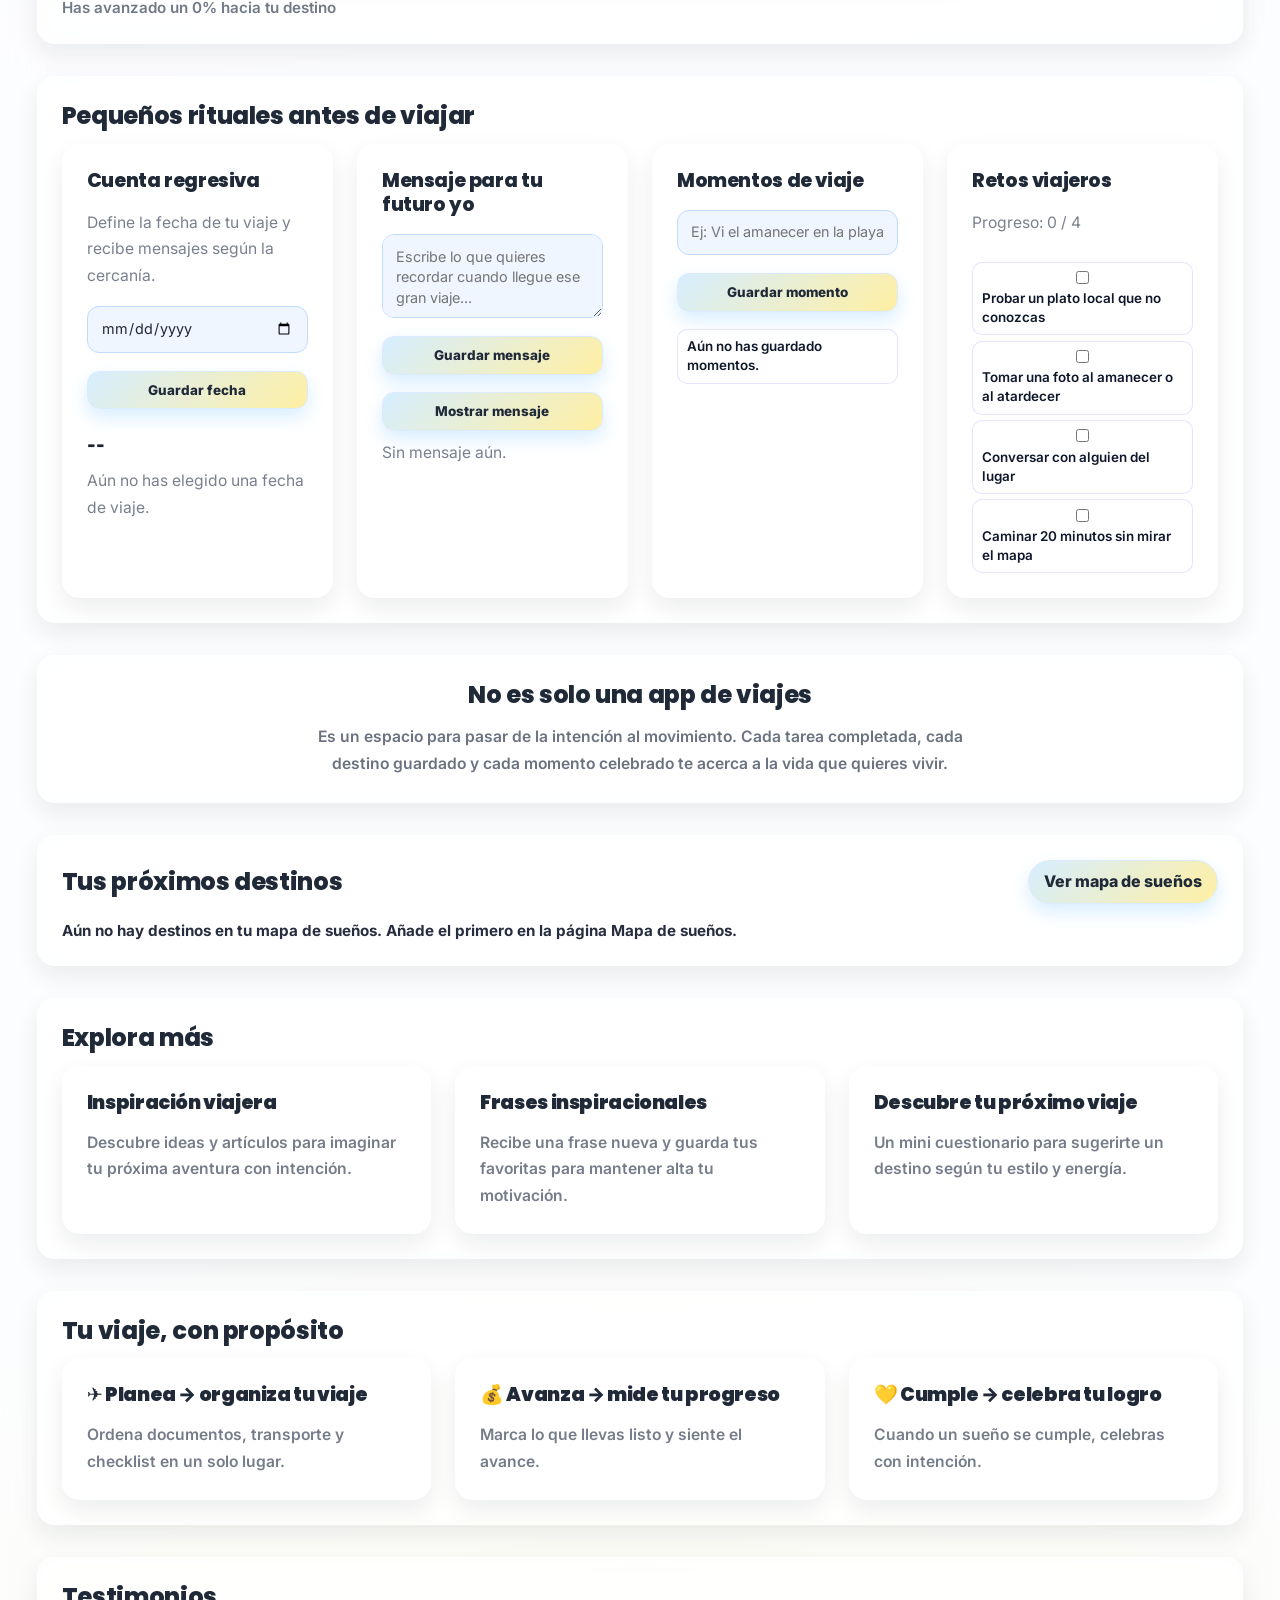
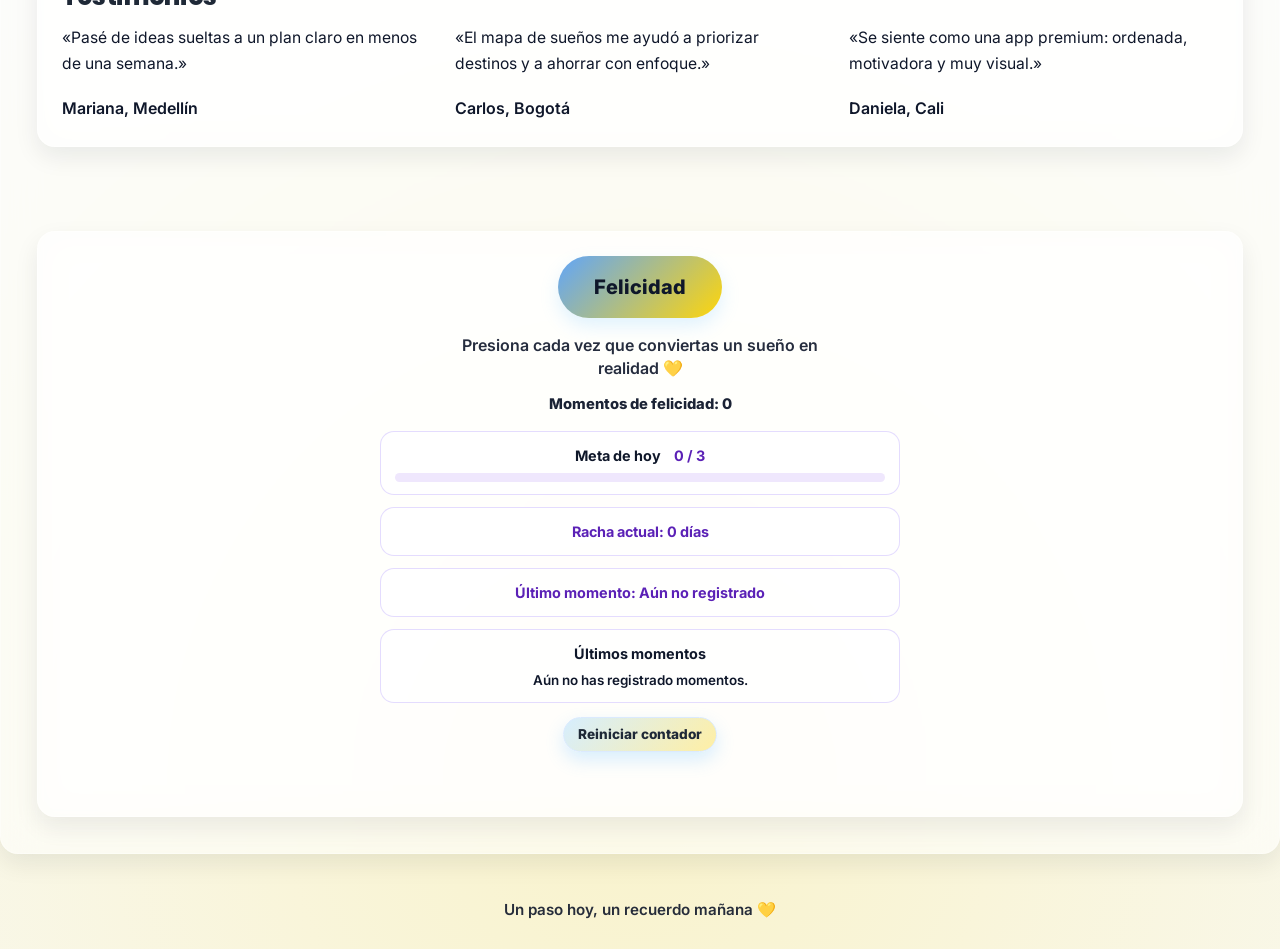
==== commit 3978a30c: "ajuste banner index" ====
--- a/index.html
+++ b/index.html
@@ -542,6 +542,21 @@
             align-items: center;
         }
 
+        body.page-home .hero-section {
+            text-align: left;
+        }
+        body.page-home .hero-section .subtitle {
+            margin-left: 0 !important;
+            margin-right: 0 !important;
+            text-align: left;
+        }
+        body.page-home .hero-nav-block {
+            justify-content: flex-start;
+            margin-left: 0;
+            margin-right: 0;
+            max-width: none;
+        }
+
         .section-title {
             font-size: clamp(1.2rem, 2.7vw, 1.45rem);
             font-weight: 800;
@@ -1102,10 +1117,11 @@
 
             .hero-nav-block {
                 flex-direction: column;
+                align-items: stretch;
                 width: 100%;
-                max-width: 22rem;
-                margin-left: auto;
-                margin-right: auto;
+                max-width: none;
+                margin-left: 0;
+                margin-right: 0;
             }
 
             .hero-nav-block .nav-agenda {
@@ -1772,16 +1788,17 @@
     <main class="card">
         <div class="landing-shell">
             <section class="landing-section hero-section">
-                <span class="hero-label">ViajecitosCheck</span>
-                <h1>Convierte tus sueños de viaje en experiencias reales</h1>
-                <p class="subtitle">Planifica con calma, organiza con claridad y celebra cada paso hacia tu próximo destino.</p>
-                <a class="hero-main-cta" href="agenda-viaje.html">Planificar mi próximo viaje ✈️</a>
-
-                <nav class="hero-nav-block" aria-label="Accesos principales">
-                    <a class="nav-agenda" href="agenda-viaje.html">✈️ Mi agenda de viaje</a>
-                    <a class="nav-agenda" href="blog-viajes.html">📷 Diario de viajes</a>
-                    <a class="nav-agenda" href="mapa-suenos.html">🌟 Mapa de sueños</a>
-                </nav>
+                <div class="hero-content">
+                    <span class="hero-label">ViajecitosCheck</span>
+                    <h1>Convierte tus sueños de viaje en experiencias reales</h1>
+                    <p class="subtitle">Planifica con calma, organiza con claridad y celebra cada paso hacia tu próximo destino.</p>
+                    <a class="hero-main-cta" href="agenda-viaje.html">Planificar mi próximo viaje</a>
+                    <nav class="hero-nav-block" aria-label="Accesos principales">
+                        <a class="nav-agenda" href="agenda-viaje.html">Mi agenda de viaje</a>
+                        <a class="nav-agenda" href="blog-viajes.html">Diario de viajes</a>
+                        <a class="nav-agenda" href="mapa-suenos.html">Mapa de sueños</a>
+                    </nav>
+                </div>
                 <div class="hero-media">
                     <img src="https://images.unsplash.com/photo-1507525428034-b723cf961d3e?auto=format&fit=crop&w=1400&q=80" alt="Pareja disfrutando un viaje frente al mar">
                 </div>
--- a/assets/css/pages.css
+++ b/assets/css/pages.css
@@ -42,6 +42,14 @@
   display: flex;
   flex-wrap: wrap;
   gap: 0.65rem;
+}
+
+.hero-content {
+  display: flex;
+  flex-direction: column;
+  align-items: flex-start;
+  gap: 0.85rem;
+  min-width: 0;
 }
 
 .hero-nav-block a,
@@ -101,30 +109,77 @@
 /* Home cinematic */
 .page-home .hero-section {
   min-height: min(74vh, 680px);
-  align-items: end;
-  background: linear-gradient(0deg, rgba(2, 6, 23, 0.34), rgba(2, 6, 23, 0.08)),
+  display: grid !important;
+  grid-template-columns: minmax(0, 1.05fr) minmax(240px, 0.95fr);
+  gap: clamp(1.25rem, 3vw, 2.25rem);
+  align-items: center;
+  text-align: left !important;
+  padding: clamp(1.5rem, 4vw, 2.75rem) !important;
+  background: linear-gradient(0deg, rgba(2, 6, 23, 0.38), rgba(2, 6, 23, 0.1)),
     url("https://images.unsplash.com/photo-1469474968028-56623f02e42e?auto=format&fit=crop&w=1800&q=80")
       center/cover no-repeat !important;
+}
+
+.page-home .hero-content {
+  max-width: 32rem;
+  padding: clamp(1.2rem, 2.8vw, 1.85rem);
+  border-radius: var(--radius-lg);
+  background: rgba(15, 23, 42, 0.48);
+  backdrop-filter: blur(18px);
+  -webkit-backdrop-filter: blur(18px);
+  border: 1px solid rgba(255, 255, 255, 0.22);
+  box-shadow: var(--shadow-md);
 }
 
 .page-home .hero-section .subtitle,
 .page-home .hero-section h1 {
   color: #f8fafc !important;
+  -webkit-text-fill-color: #f8fafc !important;
 }
 
 .page-home .hero-section h1 {
-  max-width: 16ch;
-  text-shadow: 0 12px 36px rgba(2, 6, 23, 0.5);
-}
-
-.page-home .hero-section .hero-label,
+  max-width: none;
+  margin: 0;
+  text-align: left;
+  text-shadow: 0 8px 28px rgba(2, 6, 23, 0.45);
+  background: none !important;
+  -webkit-background-clip: unset !important;
+  background-clip: unset !important;
+  font-size: clamp(1.85rem, 4.2vw, 2.95rem);
+  line-height: 1.18;
+}
+
+.page-home .hero-section .subtitle {
+  margin: 0 !important;
+  max-width: none !important;
+  text-align: left !important;
+  font-weight: 500;
+  color: rgba(248, 250, 252, 0.9) !important;
+  -webkit-text-fill-color: rgba(248, 250, 252, 0.9) !important;
+}
+
+.page-home .hero-section .hero-label {
+  margin: 0;
+  border-color: rgba(255, 255, 255, 0.35) !important;
+  background: rgba(255, 255, 255, 0.14) !important;
+  color: #ffffff !important;
+}
+
+.page-home .hero-section .hero-nav-block {
+  margin-top: 0.35rem;
+  width: 100%;
+  justify-content: flex-start !important;
+}
+
 .page-home .hero-section .hero-nav-block a {
-  background: rgba(255, 255, 255, 0.2) !important;
+  background: rgba(255, 255, 255, 0.14) !important;
   color: #ffffff !important;
-  border-color: rgba(255, 255, 255, 0.4) !important;
+  border-color: rgba(255, 255, 255, 0.35) !important;
+  justify-content: center;
 }
 
 .page-home .hero-main-cta {
+  margin-top: 0.15rem;
   padding: 0.82rem 1.35rem;
   font-size: 1rem;
 }
@@ -332,7 +387,6 @@
     grid-template-columns: 1fr;
   }
 
-  .hero-nav-block a,
   .nav-agenda,
   .pill-link {
     width: 100%;
@@ -340,7 +394,24 @@
   }
 
   .page-home .hero-section {
-    min-height: 62vh;
+    grid-template-columns: 1fr !important;
+    min-height: auto;
+    align-items: stretch;
+  }
+
+  .page-home .hero-content {
+    max-width: none;
+    order: 1;
+  }
+
+  .page-home .hero-media {
+    order: 2;
+    min-height: 220px;
+  }
+
+  .page-home .hero-section .hero-nav-block a {
+    width: 100%;
+    text-align: center;
   }
 }
 
